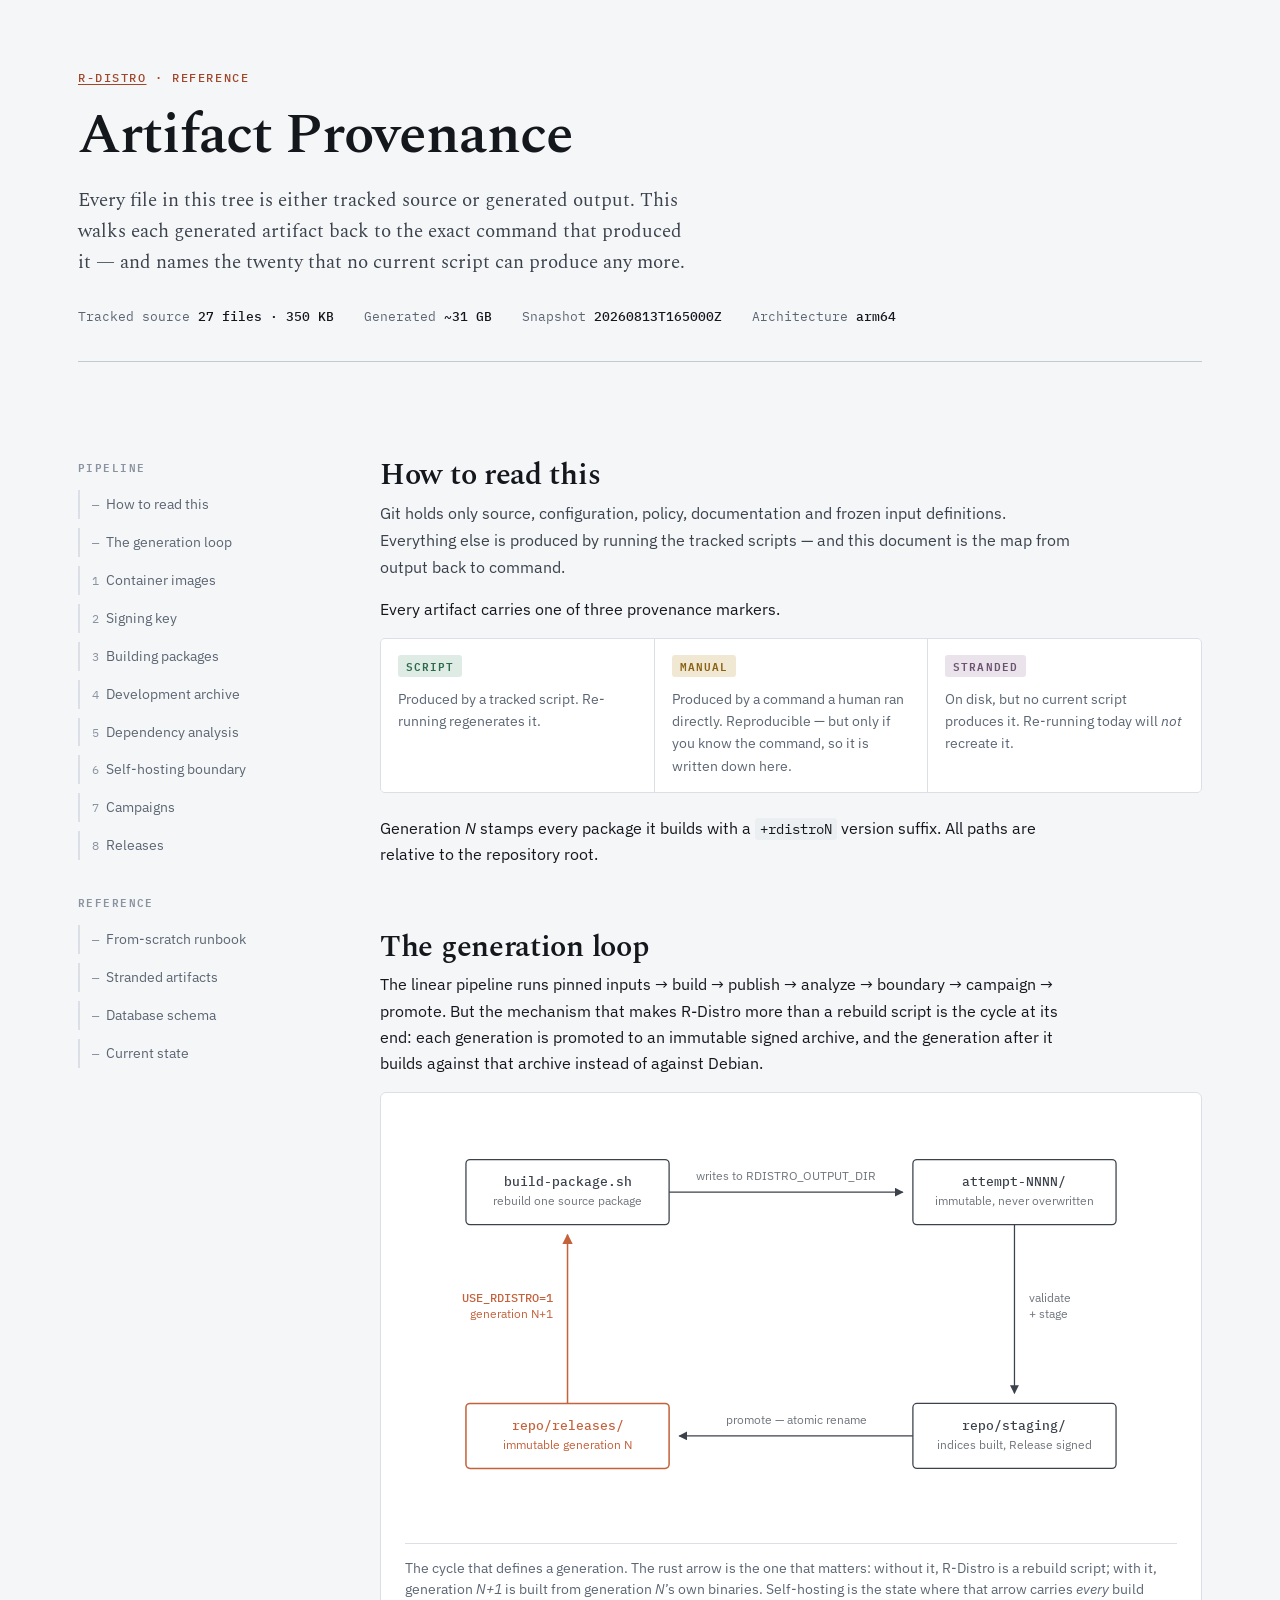
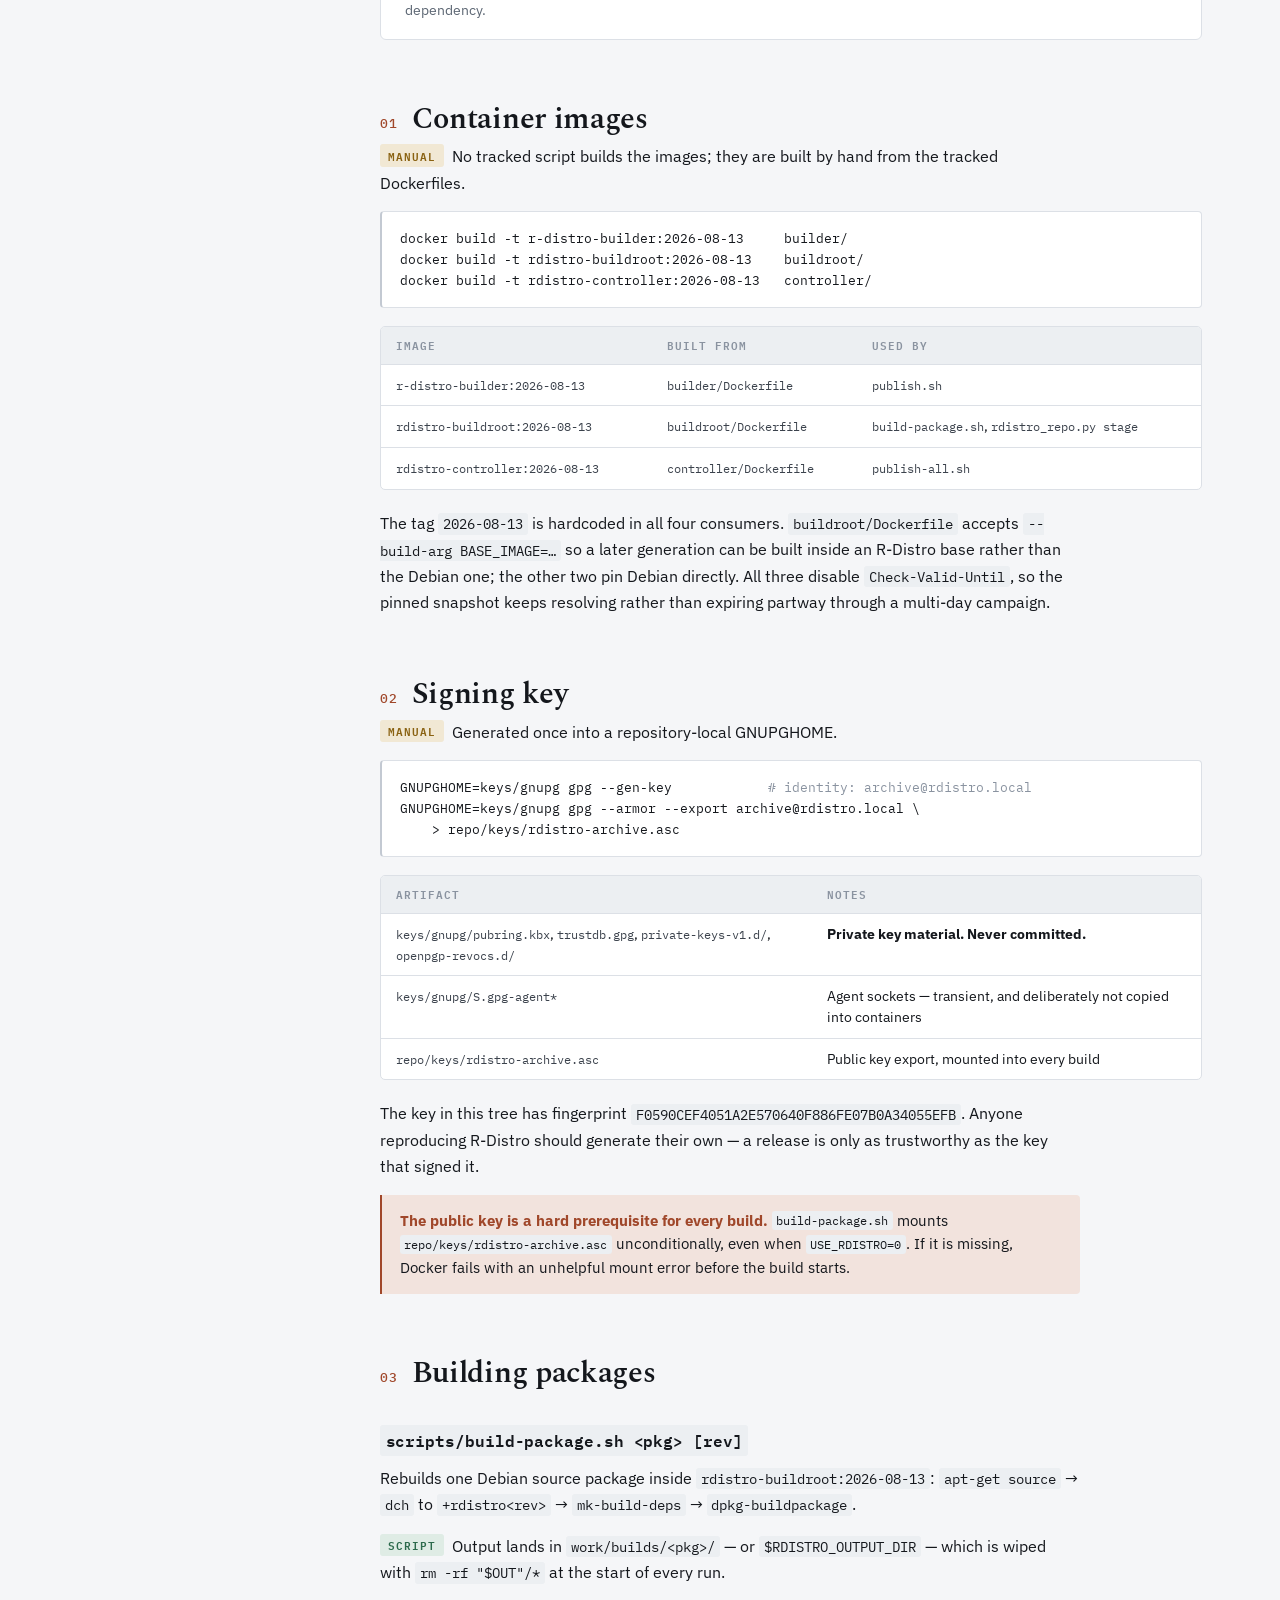
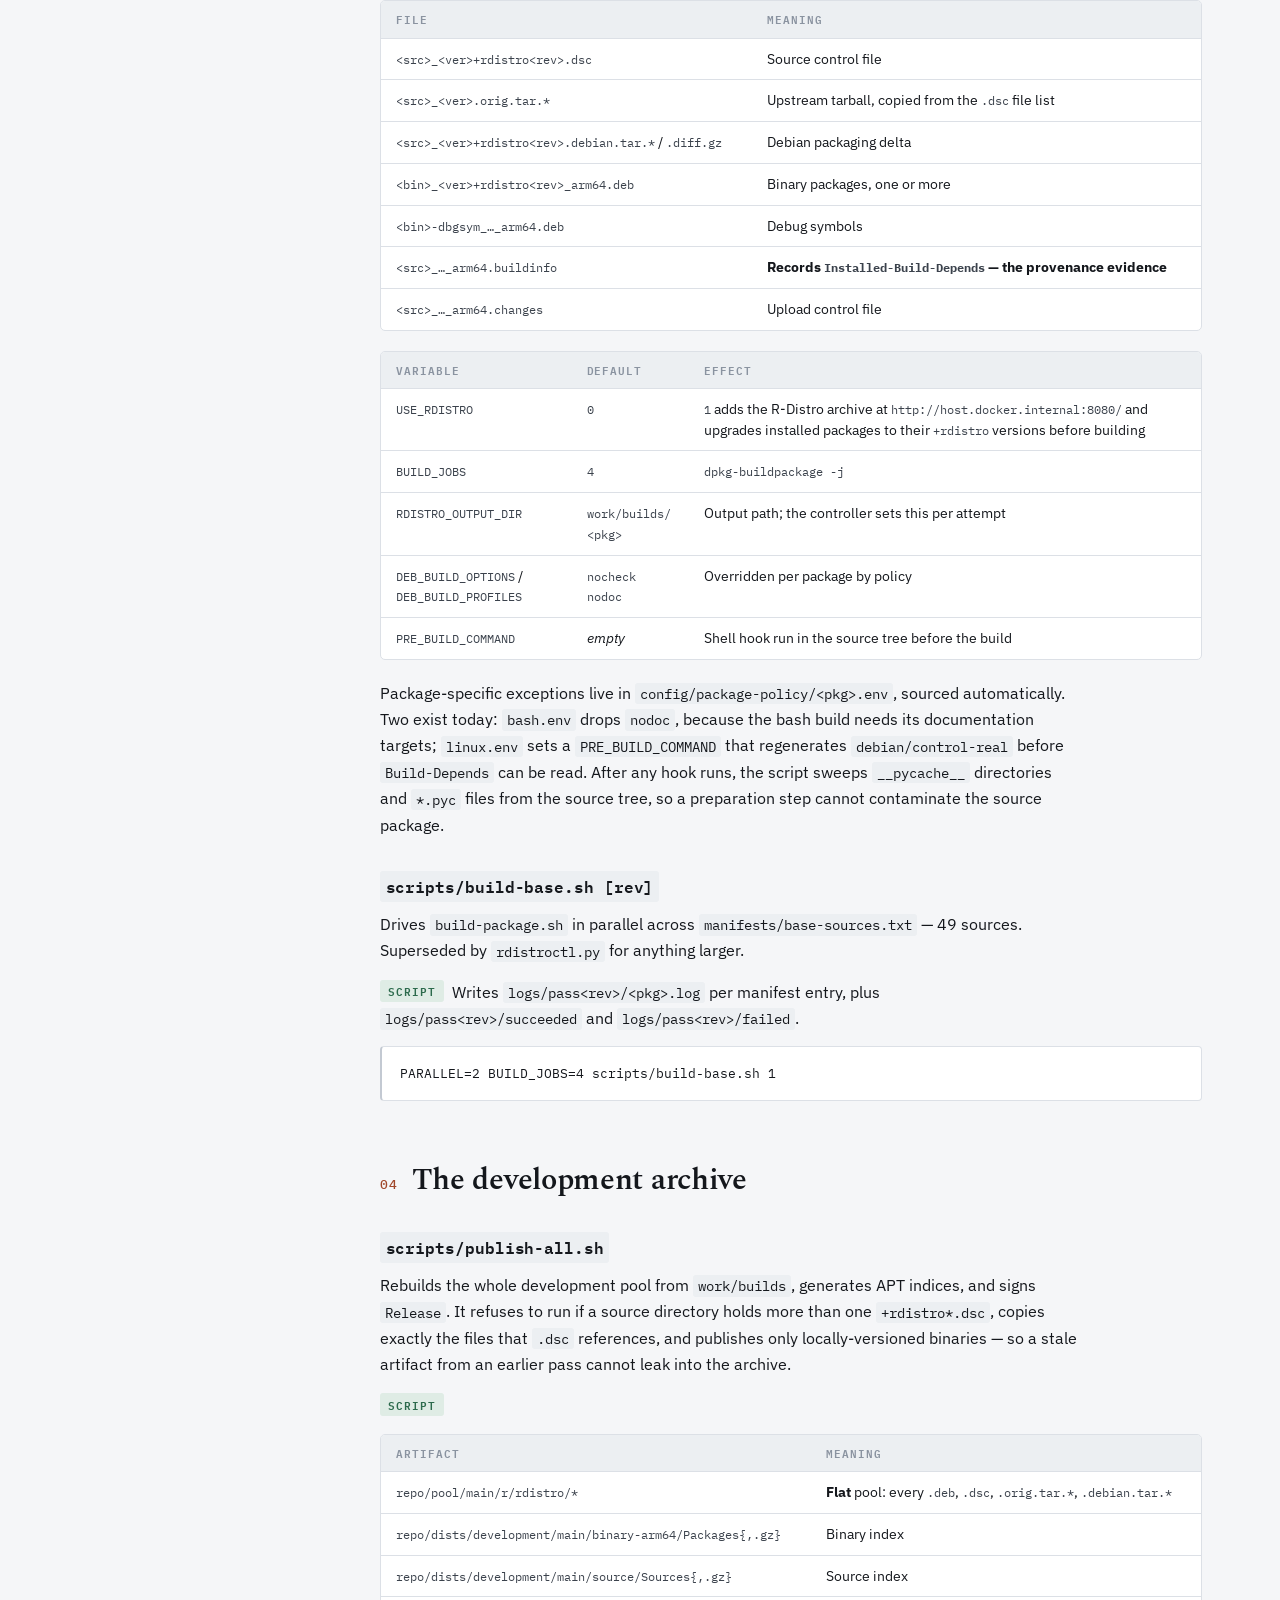
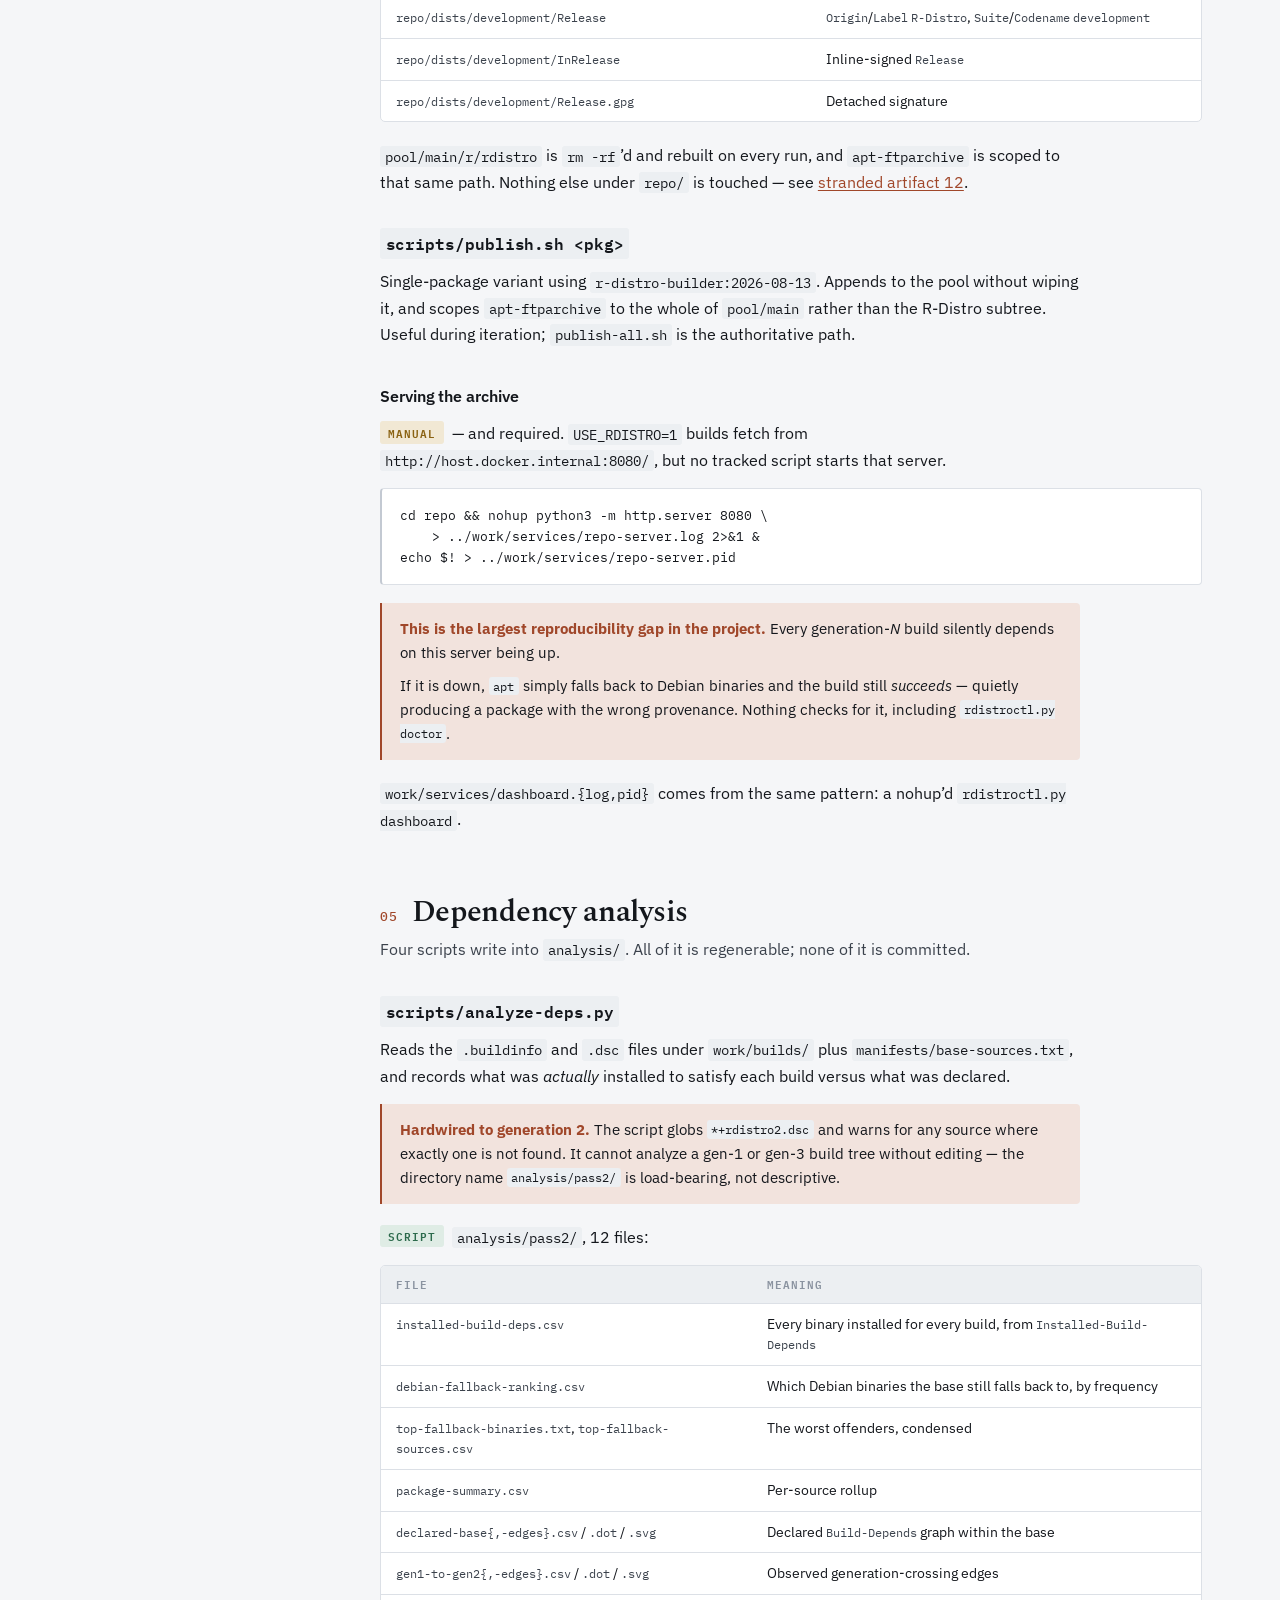
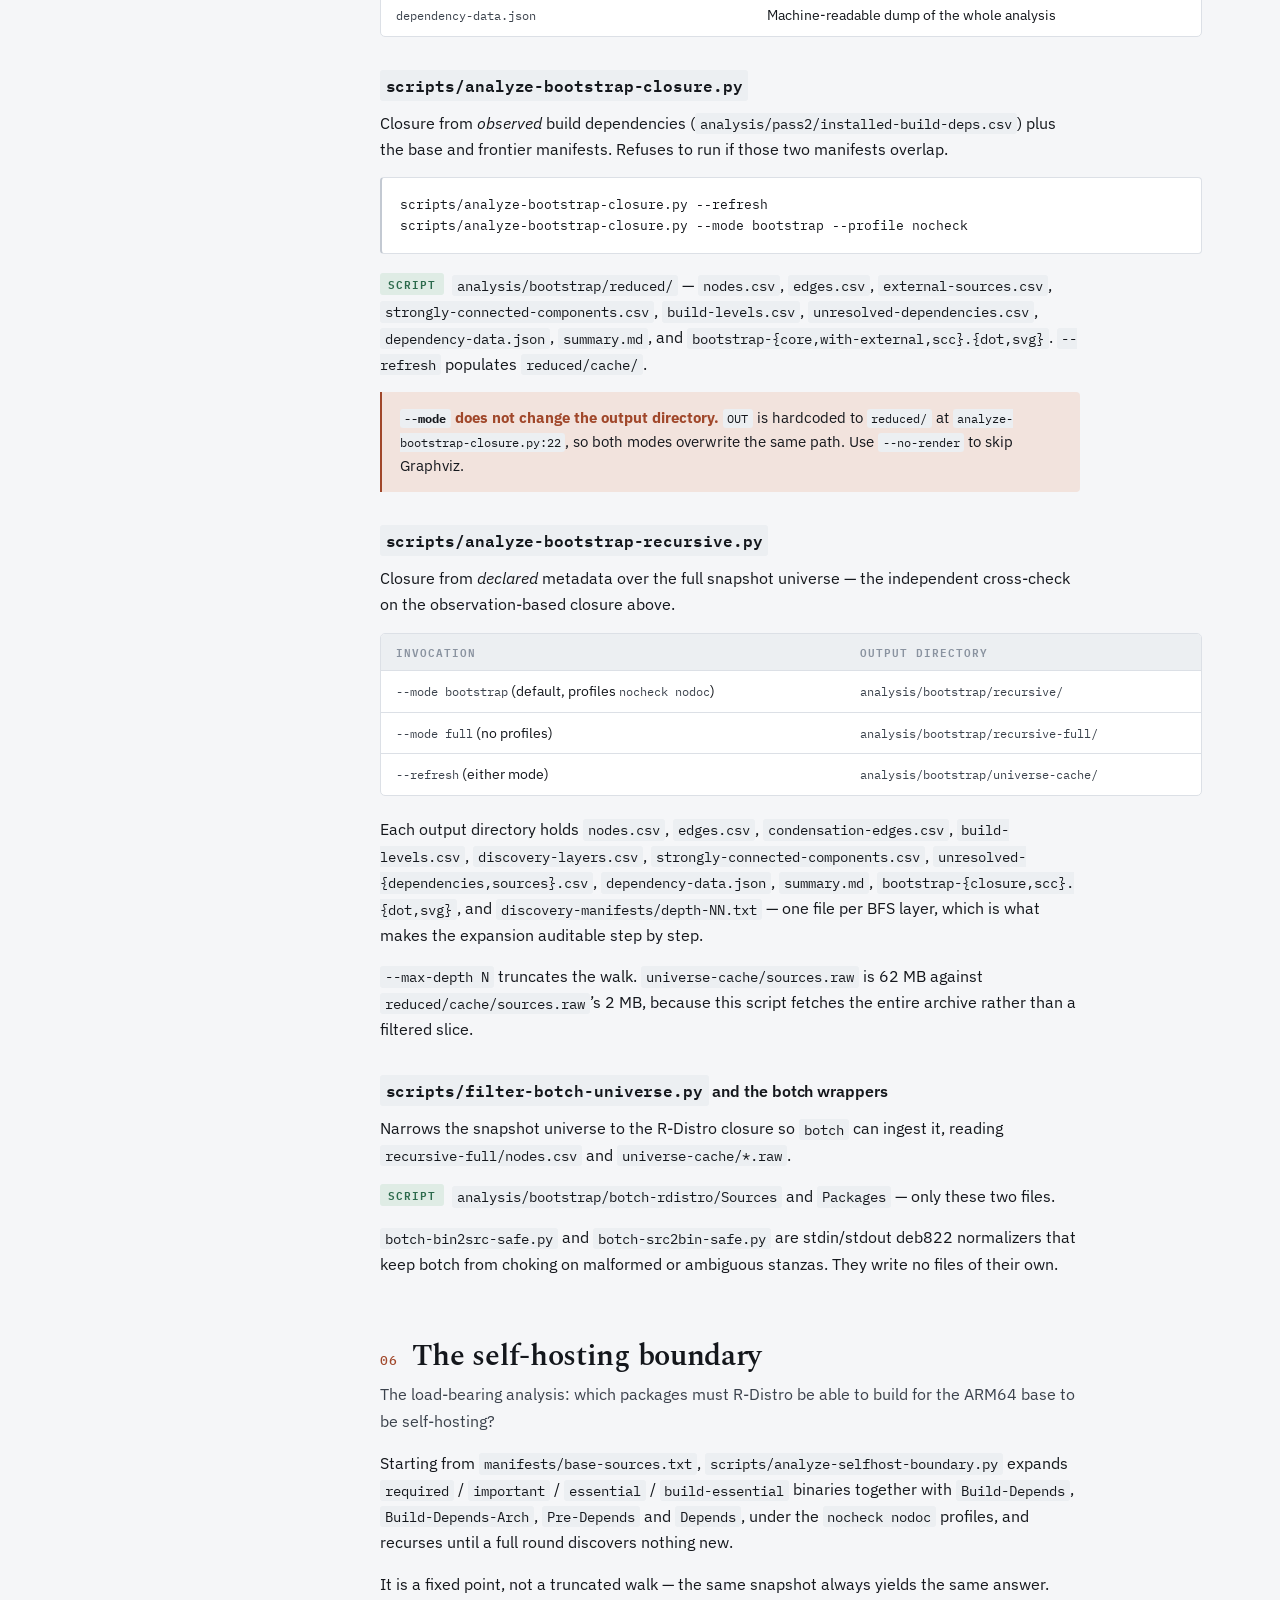
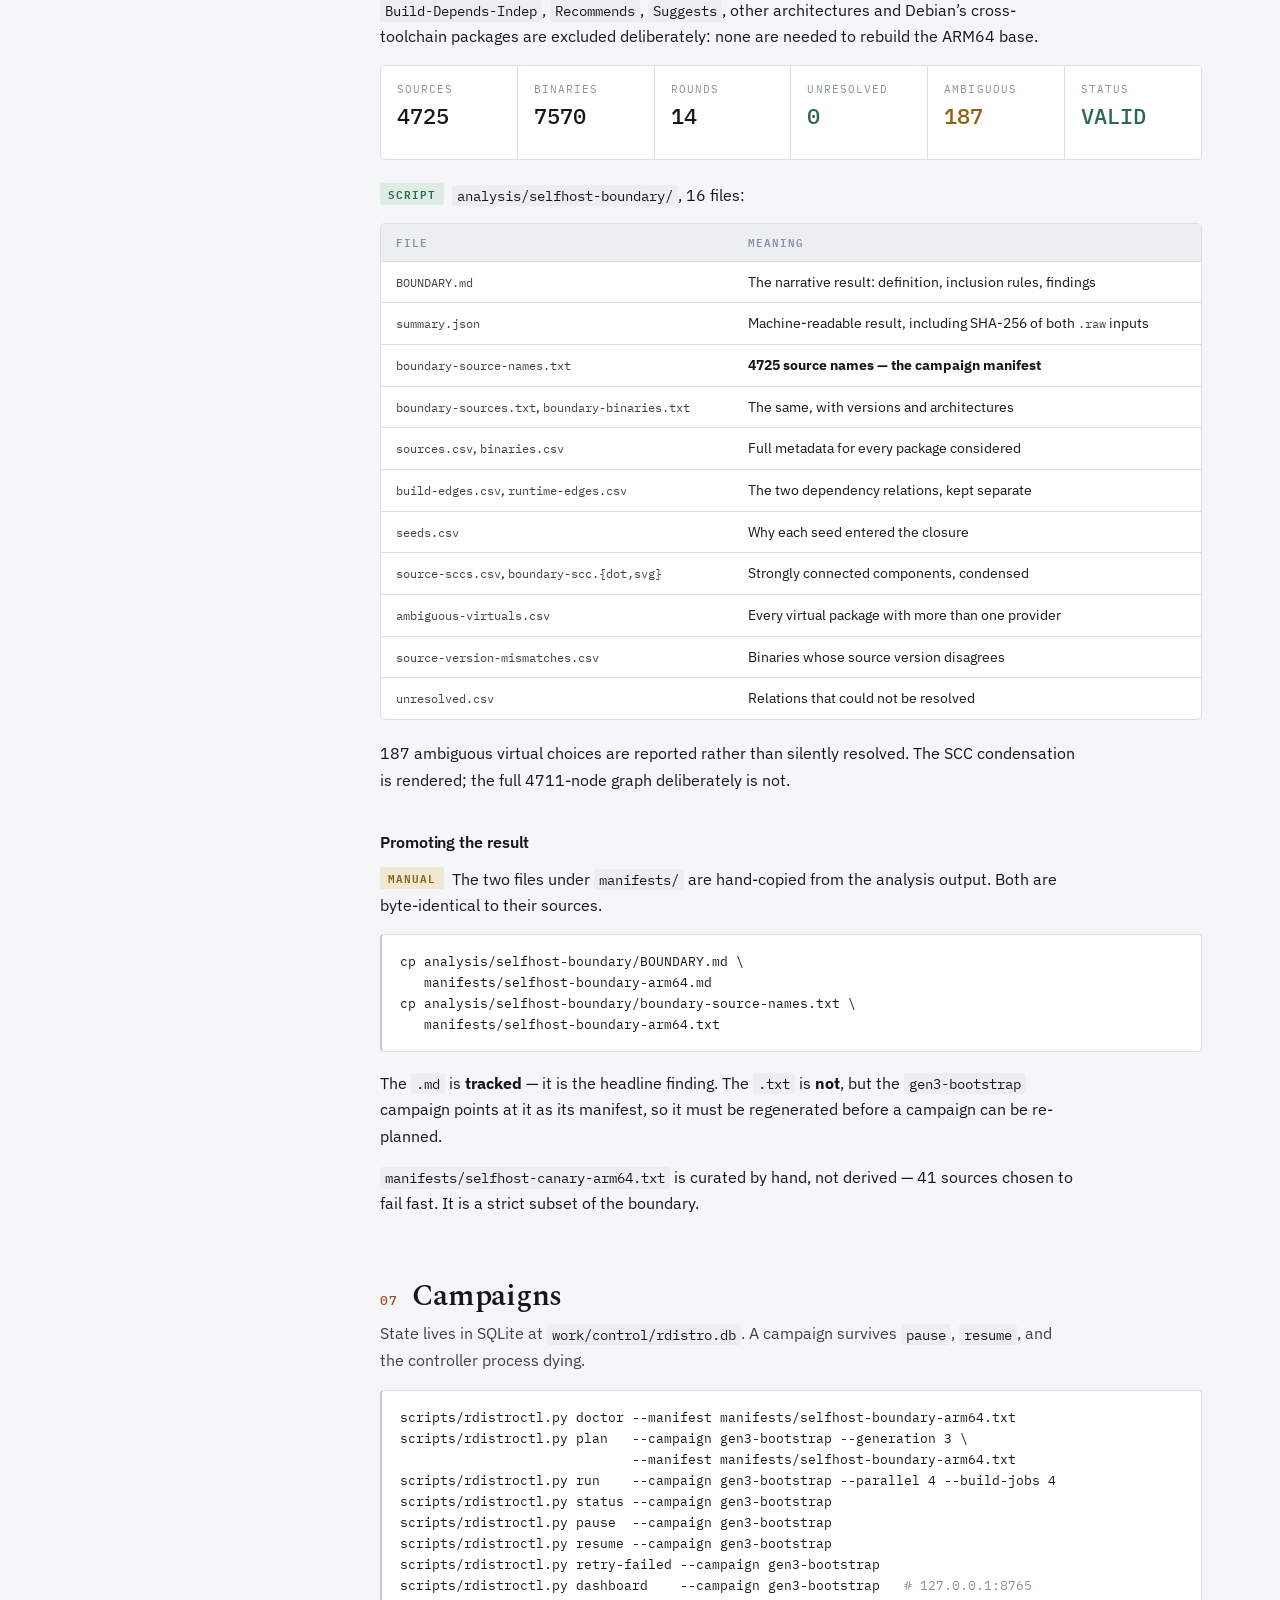
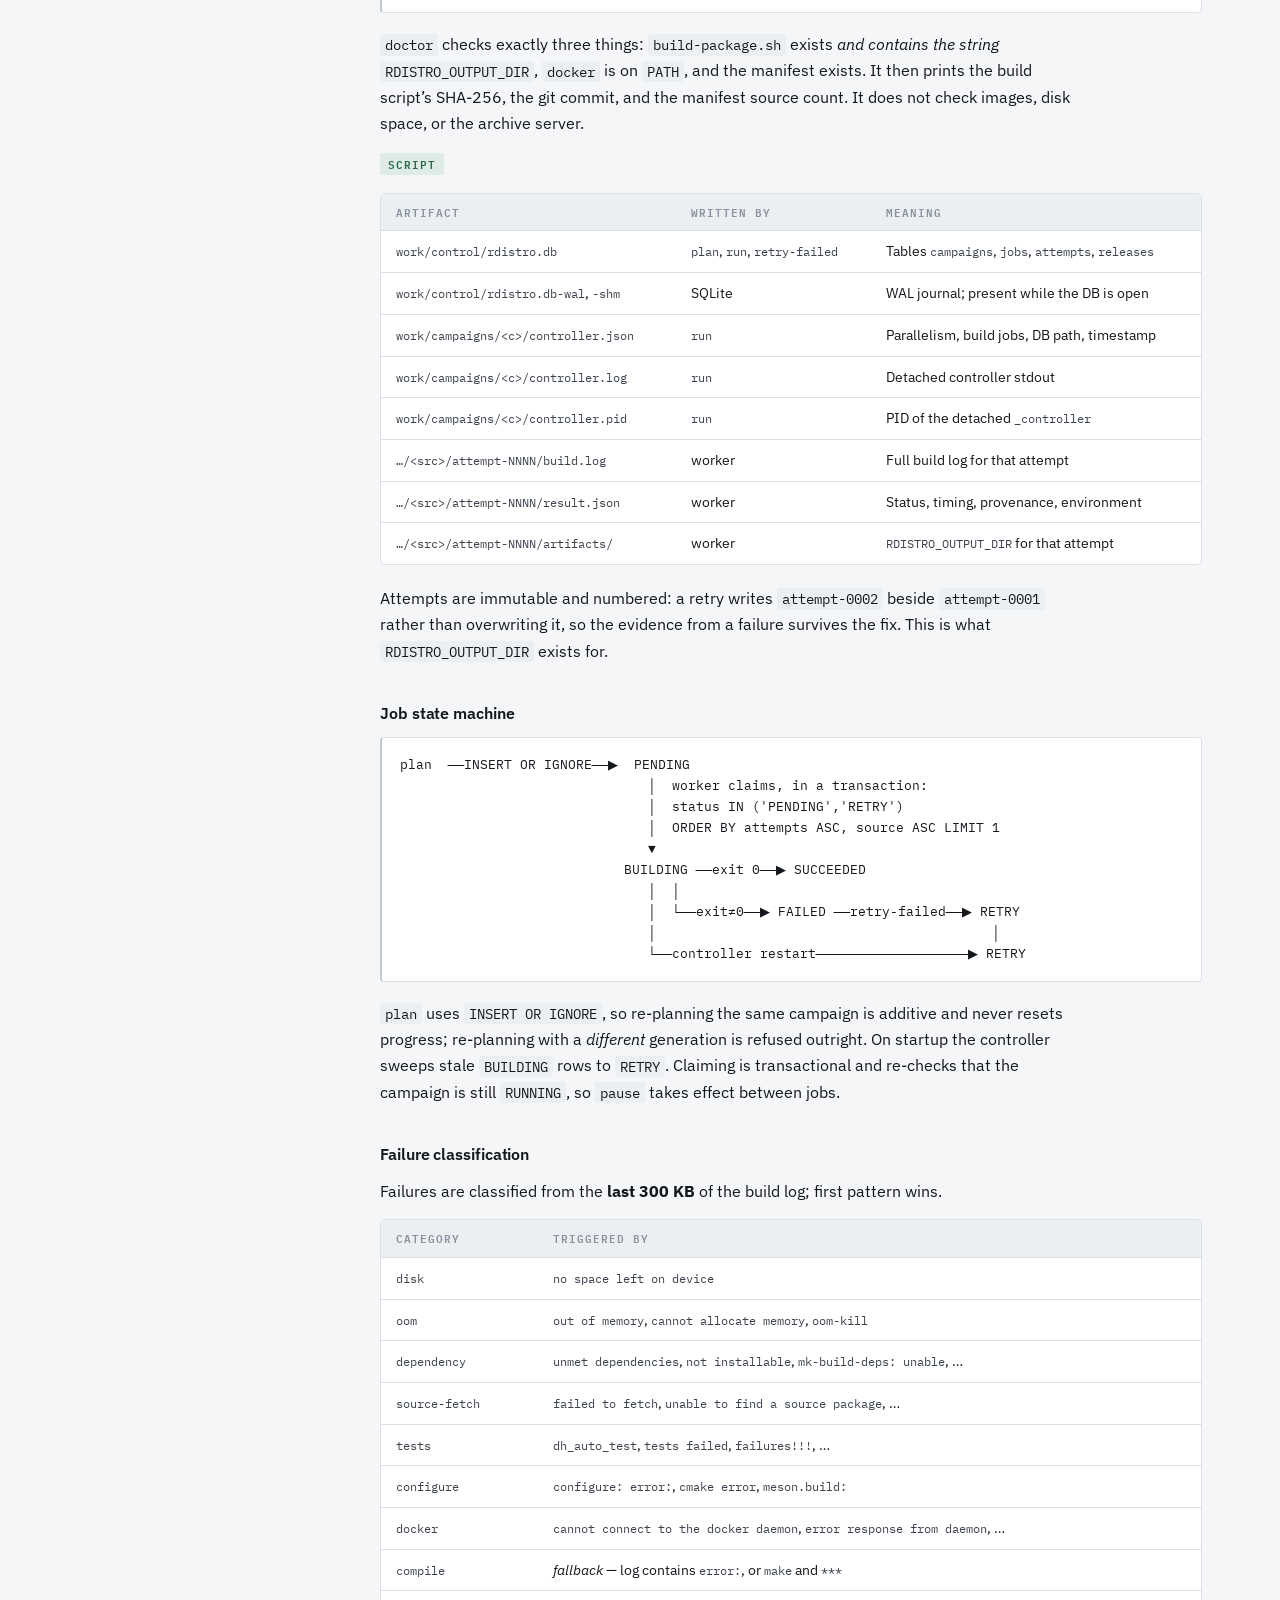
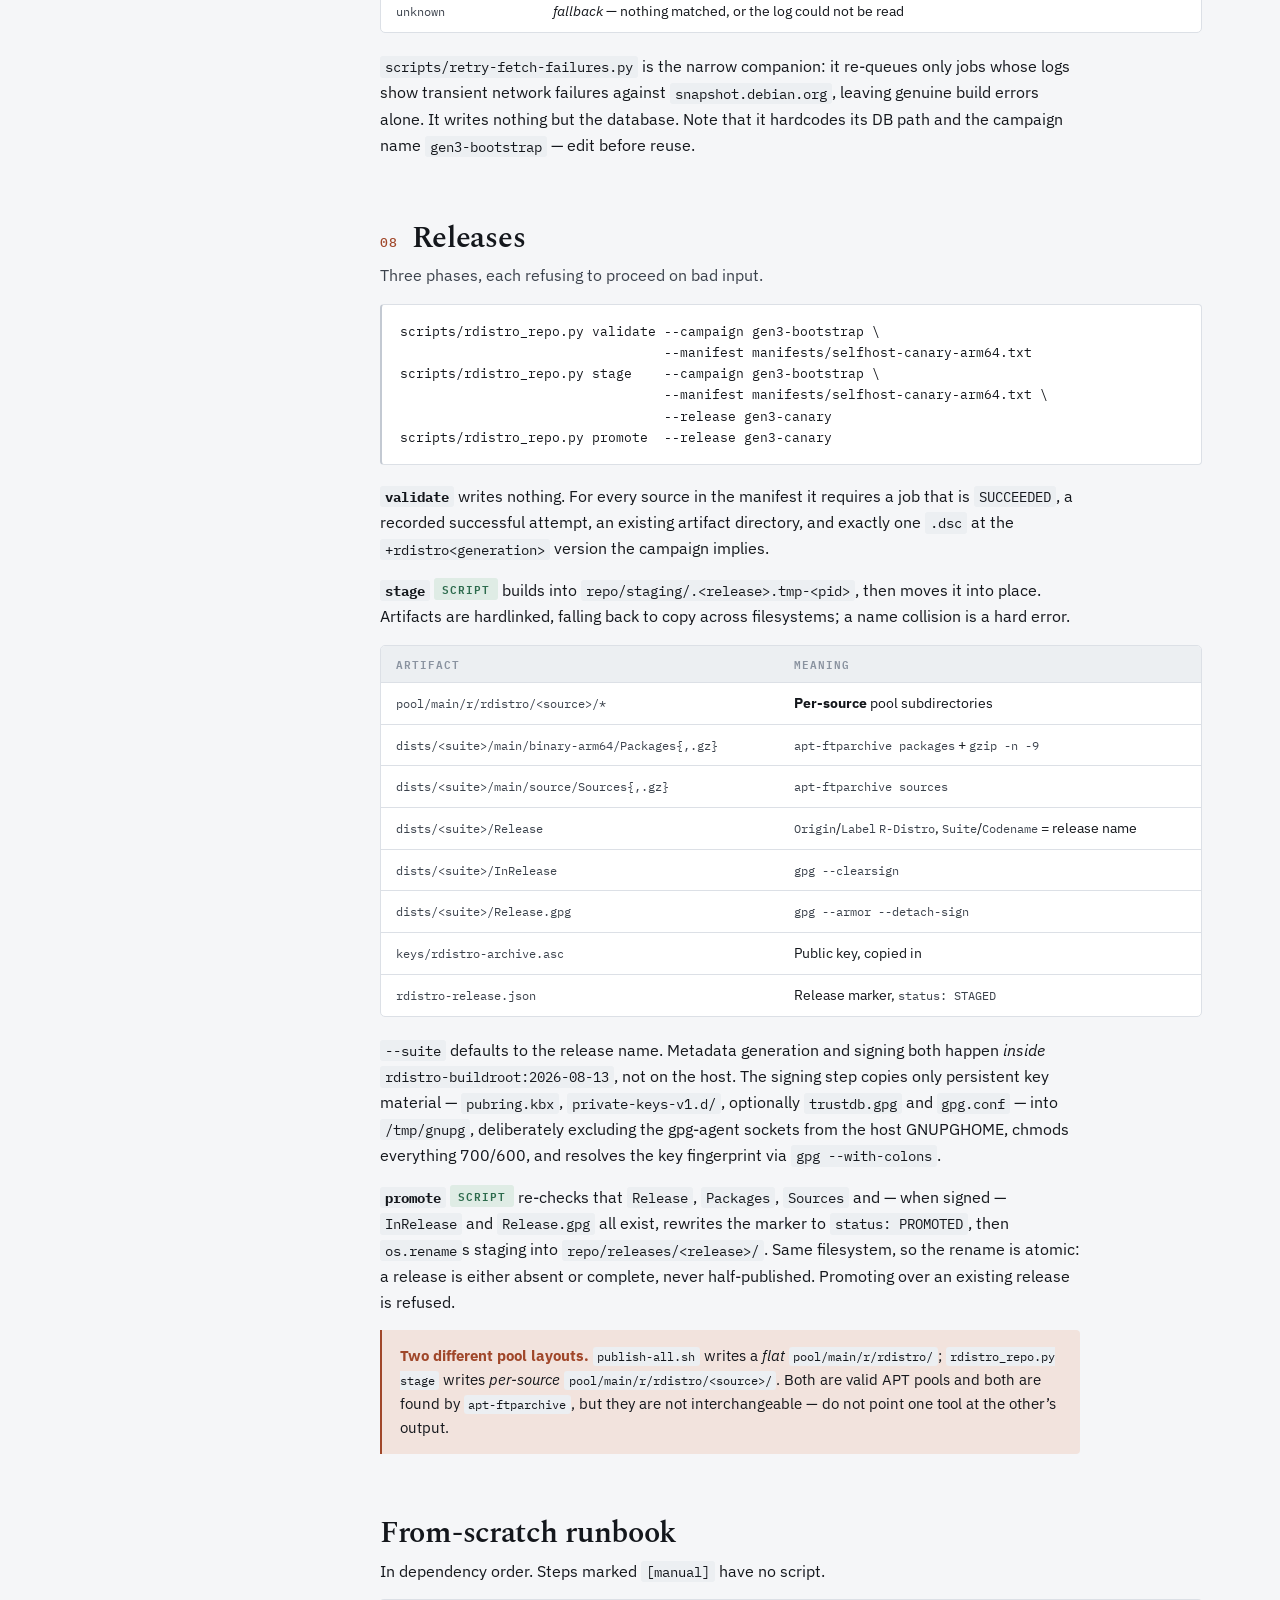
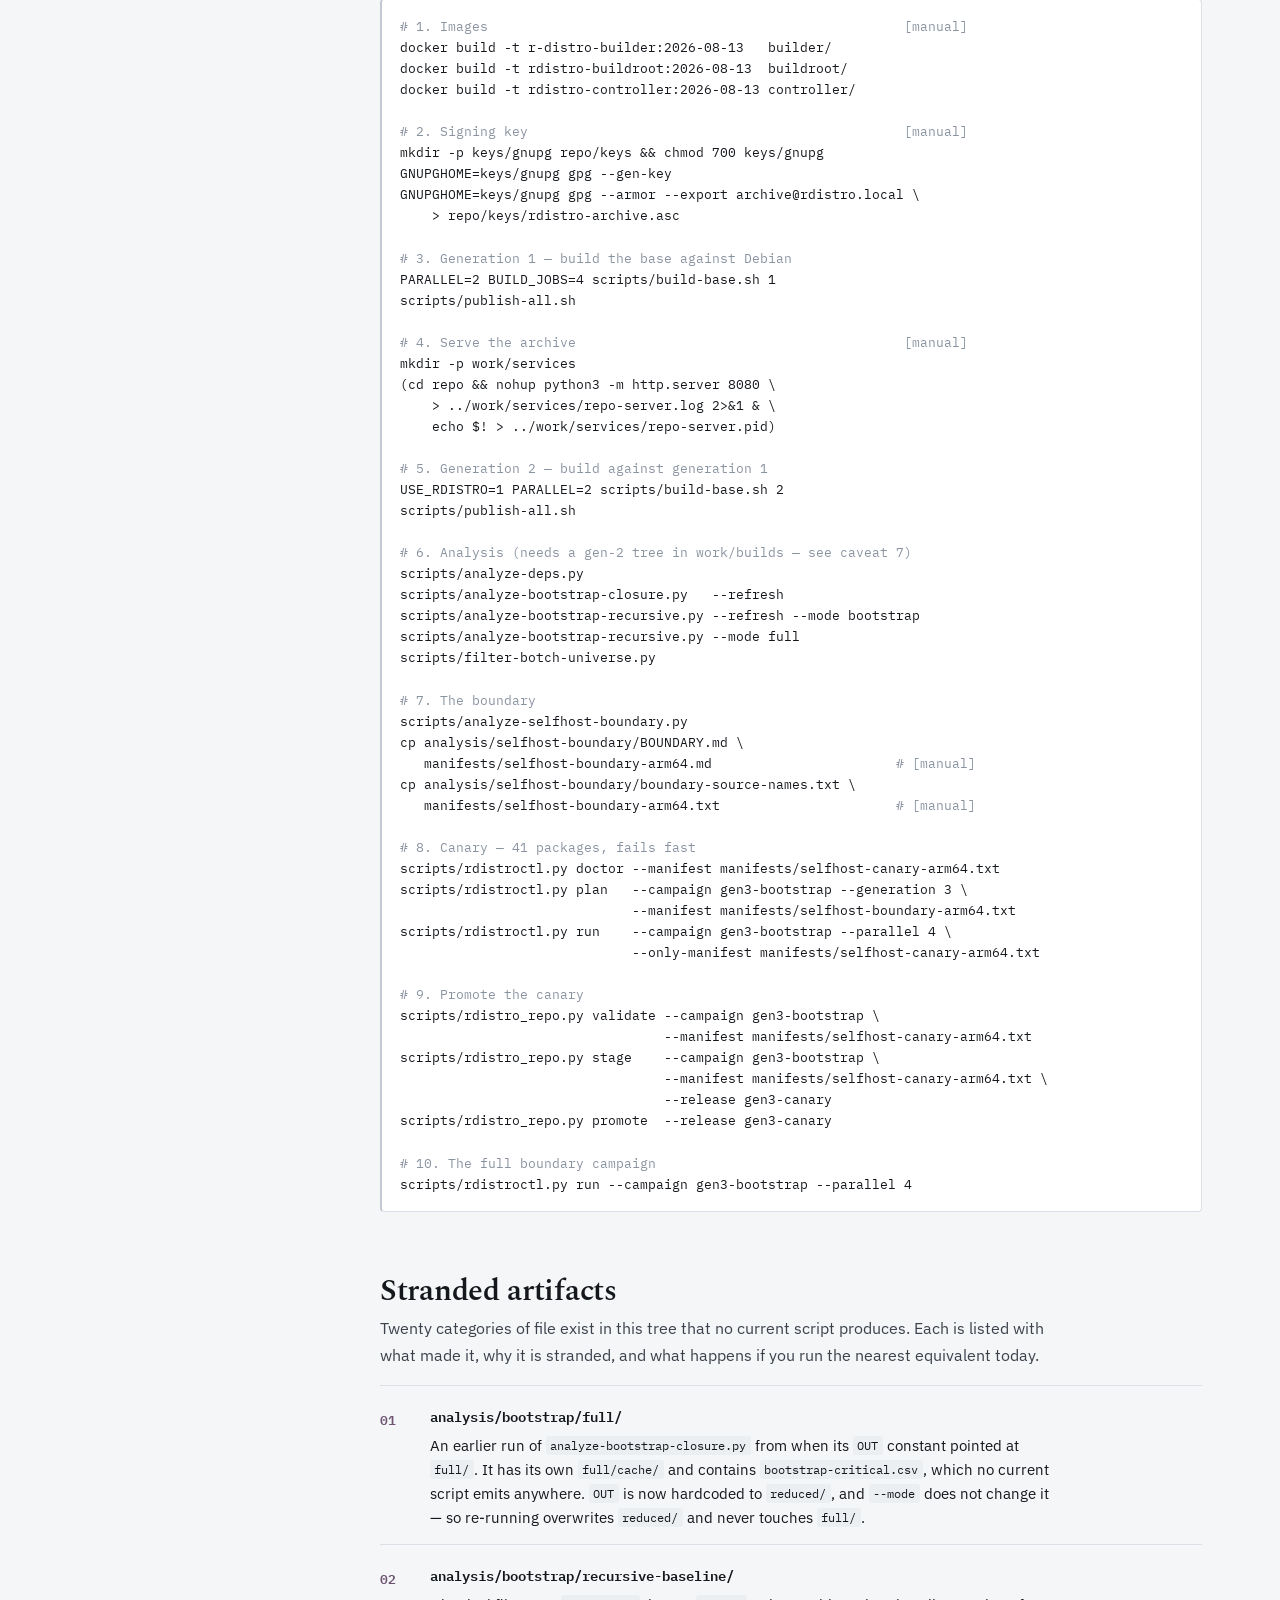
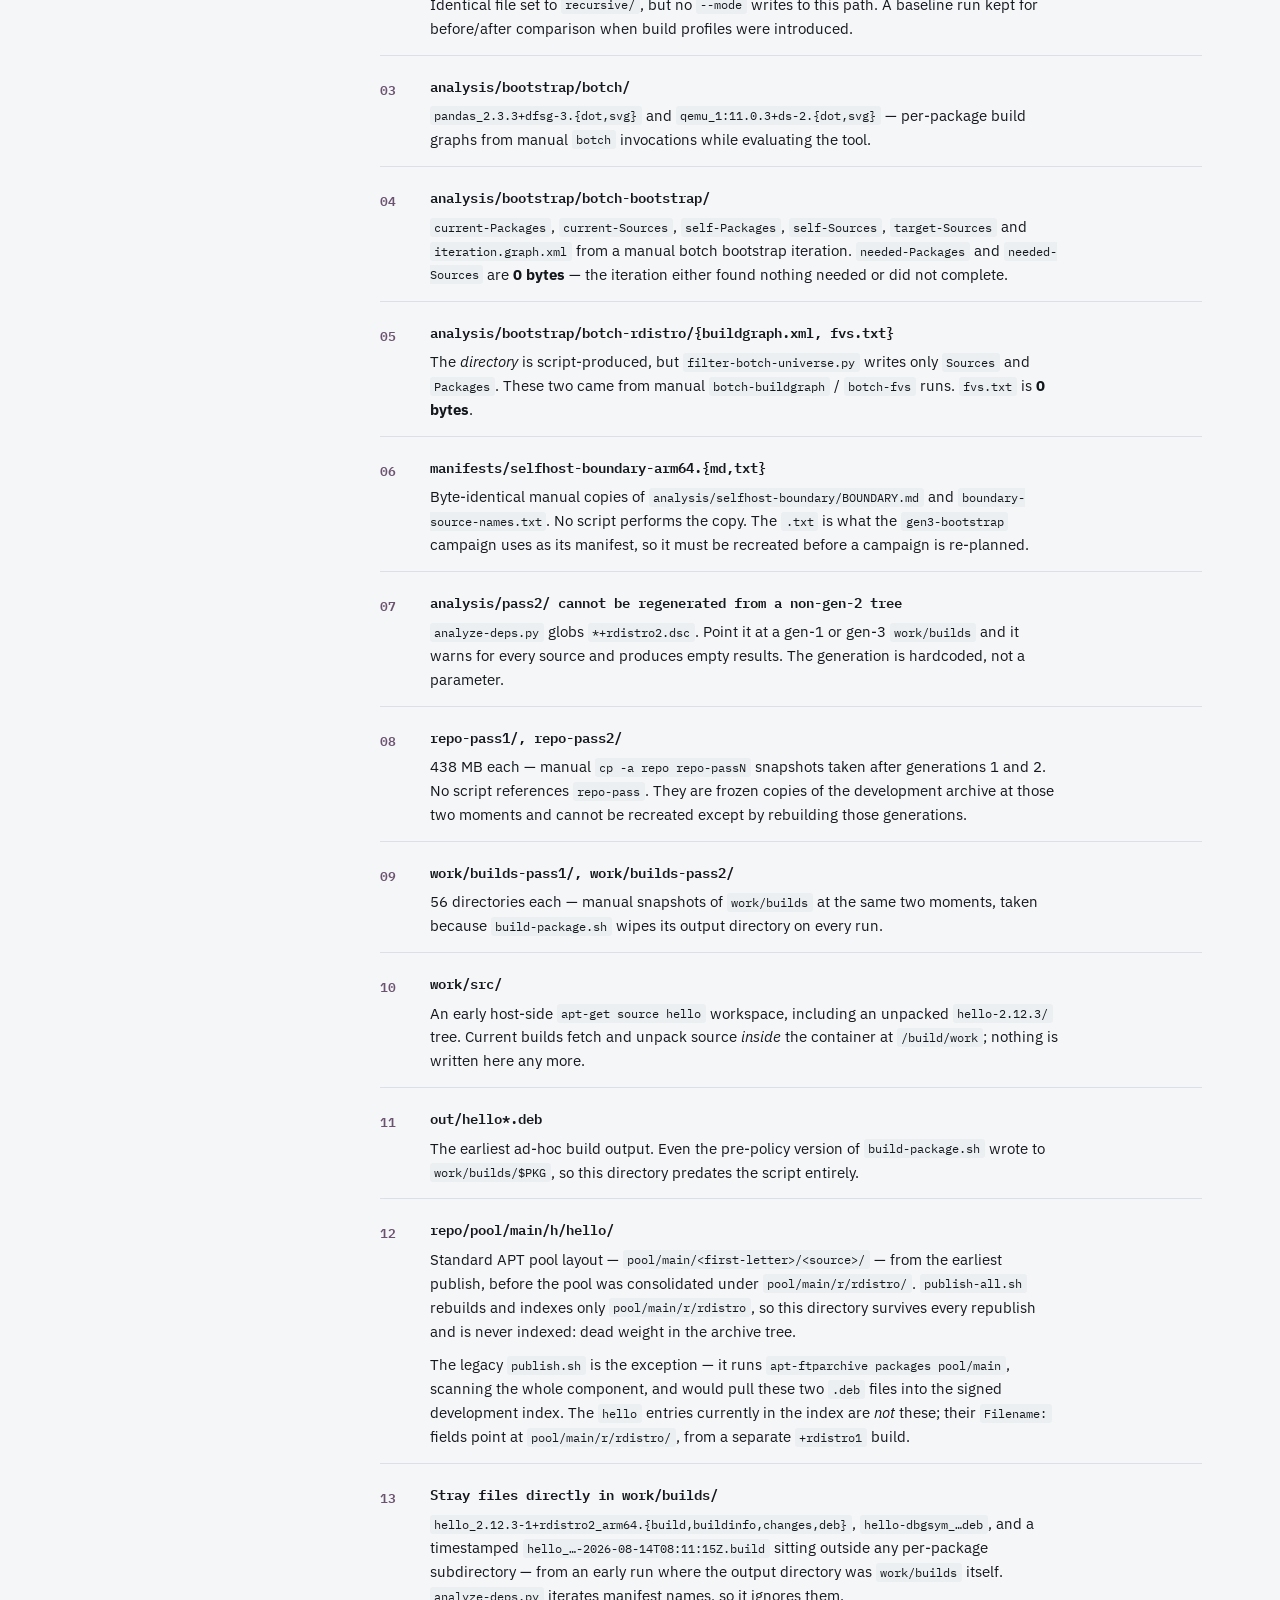
==== docs/index.html @ 4fea652c "Host the provenance reference on GitHub Pages The artifact provenance documentation now has a public" ====
<!doctype html>
<html lang="en">
<head>
<meta charset="utf-8">
<meta name="viewport" content="width=device-width, initial-scale=1">
<meta name="description" content="Traces every generated artifact in the R-Distro tree back to the command that produced it, and names the twenty that no current script can produce.">
<meta name="color-scheme" content="light dark">
<link rel="canonical" href="https://rshrj.github.io/r-distro/">
<meta property="og:type" content="article">
<meta property="og:site_name" content="R-Distro">
<meta property="og:title" content="R-Distro — Artifact Provenance">
<meta property="og:description" content="Every generated artifact traced back to the command that produced it — and the twenty that no current script can produce.">
<meta property="og:url" content="https://rshrj.github.io/r-distro/">
<meta property="og:image" content="https://rshrj.github.io/r-distro/assets/og-image.png">
<meta name="twitter:card" content="summary_large_image">
<link rel="icon" href="data:image/svg+xml,<svg xmlns=%22http://www.w3.org/2000/svg%22 viewBox=%220 0 100 100%22><text y=%22.9em%22 font-size=%2290%22>&#128230;</text></svg>">
<title>R-Distro Artifact Provenance</title>
<link rel="preconnect" href="https://fonts.googleapis.com">
<link rel="preconnect" href="https://fonts.gstatic.com" crossorigin>
<link rel="stylesheet" href="https://fonts.googleapis.com/css2?family=Spectral:ital,wght@0,400;0,500;0,600;1,400&family=IBM+Plex+Sans:wght@400;500;600&family=IBM+Plex+Mono:wght@400;500;600&display=swap">

<style>
:root {
  --ground:      #F5F6F8;
  --surface:     #FFFFFF;
  --surface-2:   #ECEFF2;
  --ink:         #14171C;
  --ink-2:       #3B424C;
  --muted:       #5C6673;
  --faint:       #8A93A0;
  --rule:        #DCE0E6;
  --rule-strong: #C3C9D2;
  --accent:      #A0472A;
  --accent-soft: #F2E3DD;
  --script:      #2C6A4C;
  --script-soft: #DFECE5;
  --manual:      #8A6212;
  --manual-soft: #F1E8D4;
  --stranded:    #6B5370;
  --stranded-soft:#EBE3EC;

  --f-display: "Spectral", "Iowan Old Style", Georgia, serif;
  --f-body:    "IBM Plex Sans", "Helvetica Neue", Arial, sans-serif;
  --f-mono:    "IBM Plex Mono", ui-monospace, "SF Mono", Menlo, monospace;

  --measure: 70ch;
  --rail: 250px;
}

@media (prefers-color-scheme: dark) {
  :root:not([data-theme="light"]) {
    --ground:      #0E1115;
    --surface:     #15191F;
    --surface-2:   #1C222A;
    --ink:         #E5E9EE;
    --ink-2:       #C0C7D0;
    --muted:       #949DAA;
    --faint:       #6E7885;
    --rule:        #262D36;
    --rule-strong: #39414C;
    --accent:      #DE8462;
    --accent-soft: #35211A;
    --script:      #63B58E;
    --script-soft: #16281F;
    --manual:      #D4A44E;
    --manual-soft: #2B2314;
    --stranded:    #B292B6;
    --stranded-soft:#251D27;
  }
}

:root[data-theme="dark"] {
  --ground:      #0E1115;
  --surface:     #15191F;
  --surface-2:   #1C222A;
  --ink:         #E5E9EE;
  --ink-2:       #C0C7D0;
  --muted:       #949DAA;
  --faint:       #6E7885;
  --rule:        #262D36;
  --rule-strong: #39414C;
  --accent:      #DE8462;
  --accent-soft: #35211A;
  --script:      #63B58E;
  --script-soft: #16281F;
  --manual:      #D4A44E;
  --manual-soft: #2B2314;
  --stranded:    #B292B6;
  --stranded-soft:#251D27;
}

* { box-sizing: border-box; }

body {
  margin: 0;
  background: var(--ground);
  color: var(--ink);
  font-family: var(--f-body);
  font-size: 16px;
  line-height: 1.65;
  -webkit-font-smoothing: antialiased;
}

.shell {
  max-width: 1180px;
  margin: 0 auto;
  padding: 0 28px 96px;
  display: grid;
  grid-template-columns: var(--rail) minmax(0, 1fr);
  gap: 52px;
  align-items: start;
}

/* ---------- masthead ---------- */

.masthead {
  grid-column: 1 / -1;
  padding: 68px 0 34px;
  border-bottom: 1px solid var(--rule-strong);
}

.eyebrow {
  font-family: var(--f-mono);
  font-size: 12px;
  font-weight: 500;
  letter-spacing: 0.13em;
  text-transform: uppercase;
  color: var(--accent);
  margin: 0 0 18px;
}

h1 {
  font-family: var(--f-display);
  font-weight: 600;
  font-size: clamp(2.3rem, 5.2vw, 3.5rem);
  line-height: 1.08;
  letter-spacing: -0.015em;
  margin: 0 0 20px;
  text-wrap: balance;
  max-width: 20ch;
}

.standfirst {
  font-family: var(--f-display);
  font-size: 1.2rem;
  line-height: 1.6;
  color: var(--ink-2);
  max-width: 62ch;
  margin: 0;
}

.masthead-meta {
  display: flex;
  flex-wrap: wrap;
  gap: 10px 30px;
  margin-top: 28px;
  font-family: var(--f-mono);
  font-size: 12.5px;
  color: var(--muted);
}
.masthead-meta b {
  color: var(--ink);
  font-weight: 500;
  font-variant-numeric: tabular-nums;
}

/* ---------- table of contents rail ---------- */

.rail {
  position: sticky;
  top: 28px;
  align-self: start;
  padding-top: 44px;
  max-height: calc(100vh - 56px);
  overflow-y: auto;
}

.rail h2 {
  font-family: var(--f-mono);
  font-size: 11px;
  font-weight: 600;
  letter-spacing: 0.13em;
  text-transform: uppercase;
  color: var(--faint);
  margin: 0 0 14px;
}

.rail ol {
  list-style: none;
  margin: 0 0 26px;
  padding: 0;
  display: flex;
  flex-direction: column;
  gap: 2px;
}

.rail a {
  display: block;
  padding: 5px 10px 5px 12px;
  font-size: 13.5px;
  line-height: 1.4;
  color: var(--muted);
  text-decoration: none;
  border-left: 2px solid var(--rule);
  border-radius: 0 3px 3px 0;
}
.rail a:hover {
  color: var(--ink);
  background: var(--surface-2);
  border-left-color: var(--accent);
}
.rail a:focus-visible {
  outline: 2px solid var(--accent);
  outline-offset: 1px;
}
.rail a .n {
  font-family: var(--f-mono);
  font-size: 11.5px;
  color: var(--faint);
  margin-right: 7px;
  font-variant-numeric: tabular-nums;
}

/* ---------- main column ---------- */

main { padding-top: 44px; min-width: 0; }

section { margin-bottom: 62px; scroll-margin-top: 24px; }

h2.sec {
  font-family: var(--f-display);
  font-size: 1.85rem;
  font-weight: 600;
  line-height: 1.2;
  letter-spacing: -0.01em;
  margin: 0 0 6px;
  text-wrap: balance;
  display: flex;
  align-items: baseline;
  gap: 14px;
}
h2.sec .stage-n {
  font-family: var(--f-mono);
  font-size: 0.82rem;
  font-weight: 500;
  color: var(--accent);
  letter-spacing: 0.06em;
  flex: none;
}

h3 {
  font-family: var(--f-body);
  font-size: 1.02rem;
  font-weight: 600;
  letter-spacing: -0.005em;
  margin: 36px 0 10px;
  color: var(--ink);
}
h3 code { font-size: 0.95em; }

p { max-width: var(--measure); margin: 0 0 15px; }
p.lede { color: var(--ink-2); font-size: 1.03rem; }

ul, ol.body { max-width: var(--measure); padding-left: 20px; margin: 0 0 15px; }
li { margin-bottom: 7px; }

a { color: var(--accent); text-decoration-thickness: 1px; text-underline-offset: 2px; }
a:focus-visible { outline: 2px solid var(--accent); outline-offset: 2px; border-radius: 2px; }

code {
  font-family: var(--f-mono);
  font-size: 0.855em;
  background: var(--surface-2);
  padding: 0.12em 0.36em;
  border-radius: 3px;
  color: var(--ink);
  word-break: break-word;
}

pre {
  font-family: var(--f-mono);
  font-size: 13px;
  line-height: 1.62;
  background: var(--surface);
  border: 1px solid var(--rule);
  border-left: 2px solid var(--rule-strong);
  border-radius: 4px;
  padding: 16px 18px;
  overflow-x: auto;
  margin: 0 0 18px;
}
pre code { background: none; padding: 0; font-size: inherit; word-break: normal; }
pre .cm { color: var(--faint); }

/* ---------- provenance badges ---------- */

.badge {
  display: inline-block;
  font-family: var(--f-mono);
  font-size: 10.5px;
  font-weight: 600;
  letter-spacing: 0.1em;
  text-transform: uppercase;
  padding: 2.5px 8px;
  border-radius: 3px;
  vertical-align: 1.5px;
  white-space: nowrap;
}
.b-script   { color: var(--script);   background: var(--script-soft); }
.b-manual   { color: var(--manual);   background: var(--manual-soft); }
.b-stranded { color: var(--stranded); background: var(--stranded-soft); }

.legend {
  display: grid;
  grid-template-columns: repeat(auto-fit, minmax(230px, 1fr));
  gap: 1px;
  background: var(--rule);
  border: 1px solid var(--rule);
  border-radius: 5px;
  overflow: hidden;
  margin: 0 0 22px;
}
.legend > div { background: var(--surface); padding: 15px 17px; }
.legend p { margin: 8px 0 0; font-size: 13.5px; color: var(--muted); max-width: none; }

/* ---------- tables ---------- */

.tw { overflow-x: auto; margin: 0 0 20px; border: 1px solid var(--rule); border-radius: 5px; background: var(--surface); }
table { border-collapse: collapse; width: 100%; font-size: 13.8px; }
th, td {
  text-align: left;
  padding: 10px 15px;
  border-bottom: 1px solid var(--rule);
  vertical-align: top;
  line-height: 1.5;
}
th {
  font-family: var(--f-mono);
  font-size: 11px;
  font-weight: 600;
  letter-spacing: 0.09em;
  text-transform: uppercase;
  color: var(--faint);
  background: var(--surface-2);
  white-space: nowrap;
}
tbody tr:last-child td { border-bottom: none; }
td code { font-size: 0.9em; background: none; padding: 0; color: var(--ink-2); }
td.num { font-family: var(--f-mono); font-variant-numeric: tabular-nums; text-align: right; white-space: nowrap; }

/* ---------- callout ---------- */

.note {
  border-left: 2px solid var(--accent);
  background: var(--accent-soft);
  padding: 14px 18px;
  border-radius: 0 4px 4px 0;
  margin: 0 0 20px;
  max-width: var(--measure);
}
.note p { margin: 0; font-size: 14.5px; max-width: none; }
.note p + p { margin-top: 9px; }
.note strong { color: var(--accent); }

/* ---------- figure ---------- */

figure {
  margin: 0 0 26px;
  padding: 26px 24px 18px;
  background: var(--surface);
  border: 1px solid var(--rule);
  border-radius: 6px;
  overflow-x: auto;
}
figure svg { display: block; max-width: 100%; height: auto; margin: 0 auto; color: var(--ink-2); }
figcaption {
  margin-top: 18px;
  padding-top: 14px;
  border-top: 1px solid var(--rule);
  font-size: 13.5px;
  color: var(--muted);
  line-height: 1.55;
}

/* ---------- stranded list ---------- */

.stranded-item {
  border-top: 1px solid var(--rule);
  padding: 20px 0 4px;
  display: grid;
  grid-template-columns: 34px minmax(0, 1fr);
  gap: 0 16px;
}
.stranded-item .idx {
  font-family: var(--f-mono);
  font-size: 12.5px;
  font-weight: 600;
  color: var(--stranded);
  font-variant-numeric: tabular-nums;
  padding-top: 4px;
}
.stranded-item h4 {
  font-family: var(--f-mono);
  font-size: 14px;
  font-weight: 600;
  margin: 0 0 8px;
  color: var(--ink);
  line-height: 1.45;
  word-break: break-word;
}
.stranded-item p { font-size: 14.5px; margin-bottom: 10px; }

/* ---------- stat grid ---------- */

.stats {
  display: grid;
  grid-template-columns: repeat(auto-fit, minmax(132px, 1fr));
  gap: 1px;
  background: var(--rule);
  border: 1px solid var(--rule);
  border-radius: 5px;
  overflow: hidden;
  margin: 0 0 22px;
}
.stat { background: var(--surface); padding: 15px 16px; }
.stat .k {
  font-family: var(--f-mono);
  font-size: 10.5px;
  letter-spacing: 0.1em;
  text-transform: uppercase;
  color: var(--faint);
  margin: 0 0 6px;
}
.stat .v {
  font-family: var(--f-mono);
  font-size: 1.4rem;
  font-weight: 500;
  font-variant-numeric: tabular-nums;
  color: var(--ink);
  line-height: 1.1;
}
.stat .v.ok { color: var(--script); }
.stat .v.warn { color: var(--manual); }
.stat .v.dim { color: var(--muted); }

footer {
  grid-column: 1 / -1;
  border-top: 1px solid var(--rule-strong);
  padding-top: 22px;
  font-size: 13.5px;
  color: var(--muted);
}
footer p { max-width: 70ch; }

@media (max-width: 900px) {
  .shell { grid-template-columns: minmax(0, 1fr); gap: 0; }
  .rail { position: static; max-height: none; padding-top: 34px; border-bottom: 1px solid var(--rule); padding-bottom: 18px; }
  .rail ol { flex-flow: row wrap; gap: 4px 6px; margin-bottom: 12px; }
  .rail a { border-left: none; border: 1px solid var(--rule); border-radius: 4px; padding: 4px 10px; }
  .masthead { padding-top: 44px; }
}

@media (prefers-reduced-motion: reduce) {
  * { animation: none !important; transition: none !important; scroll-behavior: auto !important; }
}
</style>
</head>
<body>


<div class="shell">

  <header class="masthead">
    <p class="eyebrow"><a href="https://github.com/rshrj/r-distro">R-Distro</a> · Reference</p>
    <h1>Artifact Provenance</h1>
    <p class="standfirst">Every file in this tree is either tracked source or generated output. This walks each generated artifact back to the exact command that produced it — and names the twenty that no current script can produce any more.</p>
    <div class="masthead-meta">
      <span>Tracked source <b>27 files · 350 KB</b></span>
      <span>Generated <b>~31 GB</b></span>
      <span>Snapshot <b>20260813T165000Z</b></span>
      <span>Architecture <b>arm64</b></span>
    </div>
  </header>

  <nav class="rail" aria-label="Contents">
    <h2>Pipeline</h2>
    <ol>
      <li><a href="#reading"><span class="n">—</span>How to read this</a></li>
      <li><a href="#loop"><span class="n">—</span>The generation loop</a></li>
      <li><a href="#s1"><span class="n">1</span>Container images</a></li>
      <li><a href="#s2"><span class="n">2</span>Signing key</a></li>
      <li><a href="#s3"><span class="n">3</span>Building packages</a></li>
      <li><a href="#s4"><span class="n">4</span>Development archive</a></li>
      <li><a href="#s5"><span class="n">5</span>Dependency analysis</a></li>
      <li><a href="#s6"><span class="n">6</span>Self-hosting boundary</a></li>
      <li><a href="#s7"><span class="n">7</span>Campaigns</a></li>
      <li><a href="#s8"><span class="n">8</span>Releases</a></li>
    </ol>
    <h2>Reference</h2>
    <ol>
      <li><a href="#runbook"><span class="n">—</span>From-scratch runbook</a></li>
      <li><a href="#stranded"><span class="n">—</span>Stranded artifacts</a></li>
      <li><a href="#schema"><span class="n">—</span>Database schema</a></li>
      <li><a href="#state"><span class="n">—</span>Current state</a></li>
    </ol>
  </nav>

  <main>

    <section id="reading">
      <h2 class="sec">How to read this</h2>
      <p class="lede">Git holds only source, configuration, policy, documentation and frozen input definitions. Everything else is produced by running the tracked scripts — and this document is the map from output back to command.</p>
      <p>Every artifact carries one of three provenance markers.</p>
      <div class="legend">
        <div>
          <span class="badge b-script">Script</span>
          <p>Produced by a tracked script. Re-running regenerates it.</p>
        </div>
        <div>
          <span class="badge b-manual">Manual</span>
          <p>Produced by a command a human ran directly. Reproducible — but only if you know the command, so it is written down here.</p>
        </div>
        <div>
          <span class="badge b-stranded">Stranded</span>
          <p>On disk, but no current script produces it. Re-running today will <em>not</em> recreate it.</p>
        </div>
      </div>
      <p>Generation <em>N</em> stamps every package it builds with a <code>+rdistroN</code> version suffix. All paths are relative to the repository root.</p>
    </section>

    <section id="loop">
      <h2 class="sec">The generation loop</h2>
      <p>The linear pipeline runs pinned inputs → build → publish → analyze → boundary → campaign → promote. But the mechanism that makes R-Distro more than a rebuild script is the cycle at its end: each generation is promoted to an immutable signed archive, and the generation after it builds against that archive instead of against Debian.</p>

      <figure>
        <svg viewBox="0 0 760 400" role="img" aria-label="A four-stage cycle: build-package.sh writes attempt artifacts, which are validated and staged into repo/staging, promoted by atomic rename into repo/releases, which the next generation then builds against when USE_RDISTRO equals 1.">
          <defs>
            <marker id="ar" viewBox="0 0 10 10" refX="9" refY="5" markerWidth="7" markerHeight="7" orient="auto-start-reverse">
              <path d="M 0 0 L 10 5 L 0 10 z" fill="currentColor"></path>
            </marker>
            <marker id="ar-a" viewBox="0 0 10 10" refX="9" refY="5" markerWidth="7" markerHeight="7" orient="auto-start-reverse">
              <path d="M 0 0 L 10 5 L 0 10 z" fill="#C4623C"></path>
            </marker>
          </defs>

          <rect x="60" y="40" width="200" height="64" rx="4" fill="none" stroke="currentColor" stroke-width="1.25"></rect>
          <text x="160" y="66" text-anchor="middle" font-family="IBM Plex Mono, monospace" font-size="12.5" font-weight="500" fill="currentColor">build-package.sh</text>
          <text x="160" y="85" text-anchor="middle" font-family="IBM Plex Sans, sans-serif" font-size="11.5" fill="currentColor" opacity="0.72">rebuild one source package</text>

          <rect x="500" y="40" width="200" height="64" rx="4" fill="none" stroke="currentColor" stroke-width="1.25"></rect>
          <text x="600" y="66" text-anchor="middle" font-family="IBM Plex Mono, monospace" font-size="12.5" font-weight="500" fill="currentColor">attempt-NNNN/</text>
          <text x="600" y="85" text-anchor="middle" font-family="IBM Plex Sans, sans-serif" font-size="11.5" fill="currentColor" opacity="0.72">immutable, never overwritten</text>

          <rect x="500" y="280" width="200" height="64" rx="4" fill="none" stroke="currentColor" stroke-width="1.25"></rect>
          <text x="600" y="306" text-anchor="middle" font-family="IBM Plex Mono, monospace" font-size="12.5" font-weight="500" fill="currentColor">repo/staging/</text>
          <text x="600" y="325" text-anchor="middle" font-family="IBM Plex Sans, sans-serif" font-size="11.5" fill="currentColor" opacity="0.72">indices built, Release signed</text>

          <rect x="60" y="280" width="200" height="64" rx="4" fill="none" stroke="#C4623C" stroke-width="1.5"></rect>
          <text x="160" y="306" text-anchor="middle" font-family="IBM Plex Mono, monospace" font-size="12.5" font-weight="500" fill="#C4623C">repo/releases/</text>
          <text x="160" y="325" text-anchor="middle" font-family="IBM Plex Sans, sans-serif" font-size="11.5" fill="#C4623C">immutable generation N</text>

          <line x1="260" y1="72" x2="490" y2="72" stroke="currentColor" stroke-width="1.25" marker-end="url(#ar)"></line>
          <text x="375" y="60" text-anchor="middle" font-family="IBM Plex Sans, sans-serif" font-size="11.5" fill="currentColor" opacity="0.72">writes to RDISTRO_OUTPUT_DIR</text>

          <line x1="600" y1="104" x2="600" y2="270" stroke="currentColor" stroke-width="1.25" marker-end="url(#ar)"></line>
          <text x="614" y="180" font-family="IBM Plex Sans, sans-serif" font-size="11.5" fill="currentColor" opacity="0.72">validate</text>
          <text x="614" y="196" font-family="IBM Plex Sans, sans-serif" font-size="11.5" fill="currentColor" opacity="0.72">+ stage</text>

          <line x1="500" y1="312" x2="270" y2="312" stroke="currentColor" stroke-width="1.25" marker-end="url(#ar)"></line>
          <text x="385" y="300" text-anchor="middle" font-family="IBM Plex Sans, sans-serif" font-size="11.5" fill="currentColor" opacity="0.72">promote — atomic rename</text>

          <line x1="160" y1="280" x2="160" y2="114" stroke="#C4623C" stroke-width="1.5" marker-end="url(#ar-a)"></line>
          <text x="146" y="180" text-anchor="end" font-family="IBM Plex Mono, monospace" font-size="11.5" fill="#C4623C" font-weight="500">USE_RDISTRO=1</text>
          <text x="146" y="196" text-anchor="end" font-family="IBM Plex Sans, sans-serif" font-size="11.5" fill="#C4623C">generation N+1</text>
        </svg>
        <figcaption>The cycle that defines a generation. The rust arrow is the one that matters: without it, R-Distro is a rebuild script; with it, generation <em>N+1</em> is built from generation <em>N</em>&rsquo;s own binaries. Self-hosting is the state where that arrow carries <em>every</em> build dependency.</figcaption>
      </figure>
    </section>

    <section id="s1">
      <h2 class="sec"><span class="stage-n">01</span>Container images</h2>
      <p><span class="badge b-manual">Manual</span> &nbsp;No tracked script builds the images; they are built by hand from the tracked Dockerfiles.</p>
      <pre><code>docker build -t r-distro-builder:2026-08-13     builder/
docker build -t rdistro-buildroot:2026-08-13    buildroot/
docker build -t rdistro-controller:2026-08-13   controller/</code></pre>
      <div class="tw"><table>
        <thead><tr><th>Image</th><th>Built from</th><th>Used by</th></tr></thead>
        <tbody>
          <tr><td><code>r-distro-builder:2026-08-13</code></td><td><code>builder/Dockerfile</code></td><td><code>publish.sh</code></td></tr>
          <tr><td><code>rdistro-buildroot:2026-08-13</code></td><td><code>buildroot/Dockerfile</code></td><td><code>build-package.sh</code>, <code>rdistro_repo.py stage</code></td></tr>
          <tr><td><code>rdistro-controller:2026-08-13</code></td><td><code>controller/Dockerfile</code></td><td><code>publish-all.sh</code></td></tr>
        </tbody>
      </table></div>
      <p>The tag <code>2026-08-13</code> is hardcoded in all four consumers. <code>buildroot/Dockerfile</code> accepts <code>--build-arg BASE_IMAGE=…</code> so a later generation can be built inside an R-Distro base rather than the Debian one; the other two pin Debian directly. All three disable <code>Check-Valid-Until</code>, so the pinned snapshot keeps resolving rather than expiring partway through a multi-day campaign.</p>
    </section>

    <section id="s2">
      <h2 class="sec"><span class="stage-n">02</span>Signing key</h2>
      <p><span class="badge b-manual">Manual</span> &nbsp;Generated once into a repository-local GNUPGHOME.</p>
      <pre><code>GNUPGHOME=keys/gnupg gpg --gen-key            <span class="cm"># identity: archive@rdistro.local</span>
GNUPGHOME=keys/gnupg gpg --armor --export archive@rdistro.local \
    &gt; repo/keys/rdistro-archive.asc</code></pre>
      <div class="tw"><table>
        <thead><tr><th>Artifact</th><th>Notes</th></tr></thead>
        <tbody>
          <tr><td><code>keys/gnupg/pubring.kbx</code>, <code>trustdb.gpg</code>, <code>private-keys-v1.d/</code>, <code>openpgp-revocs.d/</code></td><td><strong>Private key material. Never committed.</strong></td></tr>
          <tr><td><code>keys/gnupg/S.gpg-agent*</code></td><td>Agent sockets — transient, and deliberately not copied into containers</td></tr>
          <tr><td><code>repo/keys/rdistro-archive.asc</code></td><td>Public key export, mounted into every build</td></tr>
        </tbody>
      </table></div>
      <p>The key in this tree has fingerprint <code>F0590CEF4051A2E570640F886FE07B0A34055EFB</code>. Anyone reproducing R-Distro should generate their own — a release is only as trustworthy as the key that signed it.</p>
      <div class="note"><p><strong>The public key is a hard prerequisite for every build.</strong> <code>build-package.sh</code> mounts <code>repo/keys/rdistro-archive.asc</code> unconditionally, even when <code>USE_RDISTRO=0</code>. If it is missing, Docker fails with an unhelpful mount error before the build starts.</p></div>
    </section>

    <section id="s3">
      <h2 class="sec"><span class="stage-n">03</span>Building packages</h2>

      <h3><code>scripts/build-package.sh &lt;pkg&gt; [rev]</code></h3>
      <p>Rebuilds one Debian source package inside <code>rdistro-buildroot:2026-08-13</code>: <code>apt-get source</code> → <code>dch</code> to <code>+rdistro&lt;rev&gt;</code> → <code>mk-build-deps</code> → <code>dpkg-buildpackage</code>.</p>
      <p><span class="badge b-script">Script</span> &nbsp;Output lands in <code>work/builds/&lt;pkg&gt;/</code> — or <code>$RDISTRO_OUTPUT_DIR</code> — which is wiped with <code>rm -rf "$OUT"/*</code> at the start of every run.</p>
      <div class="tw"><table>
        <thead><tr><th>File</th><th>Meaning</th></tr></thead>
        <tbody>
          <tr><td><code>&lt;src&gt;_&lt;ver&gt;+rdistro&lt;rev&gt;.dsc</code></td><td>Source control file</td></tr>
          <tr><td><code>&lt;src&gt;_&lt;ver&gt;.orig.tar.*</code></td><td>Upstream tarball, copied from the <code>.dsc</code> file list</td></tr>
          <tr><td><code>&lt;src&gt;_&lt;ver&gt;+rdistro&lt;rev&gt;.debian.tar.*</code> / <code>.diff.gz</code></td><td>Debian packaging delta</td></tr>
          <tr><td><code>&lt;bin&gt;_&lt;ver&gt;+rdistro&lt;rev&gt;_arm64.deb</code></td><td>Binary packages, one or more</td></tr>
          <tr><td><code>&lt;bin&gt;-dbgsym_…_arm64.deb</code></td><td>Debug symbols</td></tr>
          <tr><td><code>&lt;src&gt;_…_arm64.buildinfo</code></td><td><strong>Records <code>Installed-Build-Depends</code> — the provenance evidence</strong></td></tr>
          <tr><td><code>&lt;src&gt;_…_arm64.changes</code></td><td>Upload control file</td></tr>
        </tbody>
      </table></div>

      <div class="tw"><table>
        <thead><tr><th>Variable</th><th>Default</th><th>Effect</th></tr></thead>
        <tbody>
          <tr><td><code>USE_RDISTRO</code></td><td><code>0</code></td><td><code>1</code> adds the R-Distro archive at <code>http://host.docker.internal:8080/</code> and upgrades installed packages to their <code>+rdistro</code> versions before building</td></tr>
          <tr><td><code>BUILD_JOBS</code></td><td><code>4</code></td><td><code>dpkg-buildpackage -j</code></td></tr>
          <tr><td><code>RDISTRO_OUTPUT_DIR</code></td><td><code>work/builds/&lt;pkg&gt;</code></td><td>Output path; the controller sets this per attempt</td></tr>
          <tr><td><code>DEB_BUILD_OPTIONS</code> / <code>DEB_BUILD_PROFILES</code></td><td><code>nocheck nodoc</code></td><td>Overridden per package by policy</td></tr>
          <tr><td><code>PRE_BUILD_COMMAND</code></td><td><em>empty</em></td><td>Shell hook run in the source tree before the build</td></tr>
        </tbody>
      </table></div>

      <p>Package-specific exceptions live in <code>config/package-policy/&lt;pkg&gt;.env</code>, sourced automatically. Two exist today: <code>bash.env</code> drops <code>nodoc</code>, because the bash build needs its documentation targets; <code>linux.env</code> sets a <code>PRE_BUILD_COMMAND</code> that regenerates <code>debian/control-real</code> before <code>Build-Depends</code> can be read. After any hook runs, the script sweeps <code>__pycache__</code> directories and <code>*.pyc</code> files from the source tree, so a preparation step cannot contaminate the source package.</p>

      <h3><code>scripts/build-base.sh [rev]</code></h3>
      <p>Drives <code>build-package.sh</code> in parallel across <code>manifests/base-sources.txt</code> — 49 sources. Superseded by <code>rdistroctl.py</code> for anything larger.</p>
      <p><span class="badge b-script">Script</span> &nbsp;Writes <code>logs/pass&lt;rev&gt;/&lt;pkg&gt;.log</code> per manifest entry, plus <code>logs/pass&lt;rev&gt;/succeeded</code> and <code>logs/pass&lt;rev&gt;/failed</code>.</p>
      <pre><code>PARALLEL=2 BUILD_JOBS=4 scripts/build-base.sh 1</code></pre>
    </section>

    <section id="s4">
      <h2 class="sec"><span class="stage-n">04</span>The development archive</h2>

      <h3><code>scripts/publish-all.sh</code></h3>
      <p>Rebuilds the whole development pool from <code>work/builds</code>, generates APT indices, and signs <code>Release</code>. It refuses to run if a source directory holds more than one <code>+rdistro*.dsc</code>, copies exactly the files that <code>.dsc</code> references, and publishes only locally-versioned binaries — so a stale artifact from an earlier pass cannot leak into the archive.</p>
      <p><span class="badge b-script">Script</span></p>
      <div class="tw"><table>
        <thead><tr><th>Artifact</th><th>Meaning</th></tr></thead>
        <tbody>
          <tr><td><code>repo/pool/main/r/rdistro/*</code></td><td><strong>Flat</strong> pool: every <code>.deb</code>, <code>.dsc</code>, <code>.orig.tar.*</code>, <code>.debian.tar.*</code></td></tr>
          <tr><td><code>repo/dists/development/main/binary-arm64/Packages{,.gz}</code></td><td>Binary index</td></tr>
          <tr><td><code>repo/dists/development/main/source/Sources{,.gz}</code></td><td>Source index</td></tr>
          <tr><td><code>repo/dists/development/Release</code></td><td><code>Origin</code>/<code>Label</code> <code>R-Distro</code>, <code>Suite</code>/<code>Codename</code> <code>development</code></td></tr>
          <tr><td><code>repo/dists/development/InRelease</code></td><td>Inline-signed <code>Release</code></td></tr>
          <tr><td><code>repo/dists/development/Release.gpg</code></td><td>Detached signature</td></tr>
        </tbody>
      </table></div>
      <p><code>pool/main/r/rdistro</code> is <code>rm -rf</code>&rsquo;d and rebuilt on every run, and <code>apt-ftparchive</code> is scoped to that same path. Nothing else under <code>repo/</code> is touched — see <a href="#st12">stranded artifact 12</a>.</p>

      <h3><code>scripts/publish.sh &lt;pkg&gt;</code></h3>
      <p>Single-package variant using <code>r-distro-builder:2026-08-13</code>. Appends to the pool without wiping it, and scopes <code>apt-ftparchive</code> to the whole of <code>pool/main</code> rather than the R-Distro subtree. Useful during iteration; <code>publish-all.sh</code> is the authoritative path.</p>

      <h3>Serving the archive</h3>
      <p><span class="badge b-manual">Manual</span> &nbsp;— and required. <code>USE_RDISTRO=1</code> builds fetch from <code>http://host.docker.internal:8080/</code>, but no tracked script starts that server.</p>
      <pre><code>cd repo &amp;&amp; nohup python3 -m http.server 8080 \
    &gt; ../work/services/repo-server.log 2&gt;&amp;1 &amp;
echo $! &gt; ../work/services/repo-server.pid</code></pre>
      <div class="note">
        <p><strong>This is the largest reproducibility gap in the project.</strong> Every generation-<em>N</em> build silently depends on this server being up.</p>
        <p>If it is down, <code>apt</code> simply falls back to Debian binaries and the build still <em>succeeds</em> — quietly producing a package with the wrong provenance. Nothing checks for it, including <code>rdistroctl.py doctor</code>.</p>
      </div>
      <p><code>work/services/dashboard.{log,pid}</code> comes from the same pattern: a nohup&rsquo;d <code>rdistroctl.py dashboard</code>.</p>
    </section>

    <section id="s5">
      <h2 class="sec"><span class="stage-n">05</span>Dependency analysis</h2>
      <p class="lede">Four scripts write into <code>analysis/</code>. All of it is regenerable; none of it is committed.</p>

      <h3><code>scripts/analyze-deps.py</code></h3>
      <p>Reads the <code>.buildinfo</code> and <code>.dsc</code> files under <code>work/builds/</code> plus <code>manifests/base-sources.txt</code>, and records what was <em>actually</em> installed to satisfy each build versus what was declared.</p>
      <div class="note"><p><strong>Hardwired to generation 2.</strong> The script globs <code>*+rdistro2.dsc</code> and warns for any source where exactly one is not found. It cannot analyze a gen-1 or gen-3 build tree without editing — the directory name <code>analysis/pass2/</code> is load-bearing, not descriptive.</p></div>
      <p><span class="badge b-script">Script</span> &nbsp;<code>analysis/pass2/</code>, 12 files:</p>
      <div class="tw"><table>
        <thead><tr><th>File</th><th>Meaning</th></tr></thead>
        <tbody>
          <tr><td><code>installed-build-deps.csv</code></td><td>Every binary installed for every build, from <code>Installed-Build-Depends</code></td></tr>
          <tr><td><code>debian-fallback-ranking.csv</code></td><td>Which Debian binaries the base still falls back to, by frequency</td></tr>
          <tr><td><code>top-fallback-binaries.txt</code>, <code>top-fallback-sources.csv</code></td><td>The worst offenders, condensed</td></tr>
          <tr><td><code>package-summary.csv</code></td><td>Per-source rollup</td></tr>
          <tr><td><code>declared-base{,-edges}.csv</code> / <code>.dot</code> / <code>.svg</code></td><td>Declared <code>Build-Depends</code> graph within the base</td></tr>
          <tr><td><code>gen1-to-gen2{,-edges}.csv</code> / <code>.dot</code> / <code>.svg</code></td><td>Observed generation-crossing edges</td></tr>
          <tr><td><code>dependency-data.json</code></td><td>Machine-readable dump of the whole analysis</td></tr>
        </tbody>
      </table></div>

      <h3><code>scripts/analyze-bootstrap-closure.py</code></h3>
      <p>Closure from <em>observed</em> build dependencies (<code>analysis/pass2/installed-build-deps.csv</code>) plus the base and frontier manifests. Refuses to run if those two manifests overlap.</p>
      <pre><code>scripts/analyze-bootstrap-closure.py --refresh
scripts/analyze-bootstrap-closure.py --mode bootstrap --profile nocheck</code></pre>
      <p><span class="badge b-script">Script</span> &nbsp;<code>analysis/bootstrap/reduced/</code> — <code>nodes.csv</code>, <code>edges.csv</code>, <code>external-sources.csv</code>, <code>strongly-connected-components.csv</code>, <code>build-levels.csv</code>, <code>unresolved-dependencies.csv</code>, <code>dependency-data.json</code>, <code>summary.md</code>, and <code>bootstrap-{core,with-external,scc}.{dot,svg}</code>. <code>--refresh</code> populates <code>reduced/cache/</code>.</p>
      <div class="note"><p><strong><code>--mode</code> does not change the output directory.</strong> <code>OUT</code> is hardcoded to <code>reduced/</code> at <code>analyze-bootstrap-closure.py:22</code>, so both modes overwrite the same path. Use <code>--no-render</code> to skip Graphviz.</p></div>

      <h3><code>scripts/analyze-bootstrap-recursive.py</code></h3>
      <p>Closure from <em>declared</em> metadata over the full snapshot universe — the independent cross-check on the observation-based closure above.</p>
      <div class="tw"><table>
        <thead><tr><th>Invocation</th><th>Output directory</th></tr></thead>
        <tbody>
          <tr><td><code>--mode bootstrap</code> (default, profiles <code>nocheck nodoc</code>)</td><td><code>analysis/bootstrap/recursive/</code></td></tr>
          <tr><td><code>--mode full</code> (no profiles)</td><td><code>analysis/bootstrap/recursive-full/</code></td></tr>
          <tr><td><code>--refresh</code> (either mode)</td><td><code>analysis/bootstrap/universe-cache/</code></td></tr>
        </tbody>
      </table></div>
      <p>Each output directory holds <code>nodes.csv</code>, <code>edges.csv</code>, <code>condensation-edges.csv</code>, <code>build-levels.csv</code>, <code>discovery-layers.csv</code>, <code>strongly-connected-components.csv</code>, <code>unresolved-{dependencies,sources}.csv</code>, <code>dependency-data.json</code>, <code>summary.md</code>, <code>bootstrap-{closure,scc}.{dot,svg}</code>, and <code>discovery-manifests/depth-NN.txt</code> — one file per BFS layer, which is what makes the expansion auditable step by step.</p>
      <p><code>--max-depth N</code> truncates the walk. <code>universe-cache/sources.raw</code> is 62 MB against <code>reduced/cache/sources.raw</code>&rsquo;s 2 MB, because this script fetches the entire archive rather than a filtered slice.</p>

      <h3><code>scripts/filter-botch-universe.py</code> and the botch wrappers</h3>
      <p>Narrows the snapshot universe to the R-Distro closure so <code>botch</code> can ingest it, reading <code>recursive-full/nodes.csv</code> and <code>universe-cache/*.raw</code>.</p>
      <p><span class="badge b-script">Script</span> &nbsp;<code>analysis/bootstrap/botch-rdistro/Sources</code> and <code>Packages</code> — only these two files.</p>
      <p><code>botch-bin2src-safe.py</code> and <code>botch-src2bin-safe.py</code> are stdin/stdout deb822 normalizers that keep botch from choking on malformed or ambiguous stanzas. They write no files of their own.</p>
    </section>

    <section id="s6">
      <h2 class="sec"><span class="stage-n">06</span>The self-hosting boundary</h2>
      <p class="lede">The load-bearing analysis: which packages must R-Distro be able to build for the ARM64 base to be self-hosting?</p>
      <p>Starting from <code>manifests/base-sources.txt</code>, <code>scripts/analyze-selfhost-boundary.py</code> expands <code>required</code> / <code>important</code> / <code>essential</code> / <code>build-essential</code> binaries together with <code>Build-Depends</code>, <code>Build-Depends-Arch</code>, <code>Pre-Depends</code> and <code>Depends</code>, under the <code>nocheck nodoc</code> profiles, and recurses until a full round discovers nothing new.</p>
      <p>It is a fixed point, not a truncated walk — the same snapshot always yields the same answer. <code>Build-Depends-Indep</code>, <code>Recommends</code>, <code>Suggests</code>, other architectures and Debian&rsquo;s cross-toolchain packages are excluded deliberately: none are needed to rebuild the ARM64 base.</p>

      <div class="stats">
        <div class="stat"><p class="k">Sources</p><p class="v">4725</p></div>
        <div class="stat"><p class="k">Binaries</p><p class="v">7570</p></div>
        <div class="stat"><p class="k">Rounds</p><p class="v">14</p></div>
        <div class="stat"><p class="k">Unresolved</p><p class="v ok">0</p></div>
        <div class="stat"><p class="k">Ambiguous</p><p class="v warn">187</p></div>
        <div class="stat"><p class="k">Status</p><p class="v ok">VALID</p></div>
      </div>

      <p><span class="badge b-script">Script</span> &nbsp;<code>analysis/selfhost-boundary/</code>, 16 files:</p>
      <div class="tw"><table>
        <thead><tr><th>File</th><th>Meaning</th></tr></thead>
        <tbody>
          <tr><td><code>BOUNDARY.md</code></td><td>The narrative result: definition, inclusion rules, findings</td></tr>
          <tr><td><code>summary.json</code></td><td>Machine-readable result, including SHA-256 of both <code>.raw</code> inputs</td></tr>
          <tr><td><code>boundary-source-names.txt</code></td><td><strong>4725 source names — the campaign manifest</strong></td></tr>
          <tr><td><code>boundary-sources.txt</code>, <code>boundary-binaries.txt</code></td><td>The same, with versions and architectures</td></tr>
          <tr><td><code>sources.csv</code>, <code>binaries.csv</code></td><td>Full metadata for every package considered</td></tr>
          <tr><td><code>build-edges.csv</code>, <code>runtime-edges.csv</code></td><td>The two dependency relations, kept separate</td></tr>
          <tr><td><code>seeds.csv</code></td><td>Why each seed entered the closure</td></tr>
          <tr><td><code>source-sccs.csv</code>, <code>boundary-scc.{dot,svg}</code></td><td>Strongly connected components, condensed</td></tr>
          <tr><td><code>ambiguous-virtuals.csv</code></td><td>Every virtual package with more than one provider</td></tr>
          <tr><td><code>source-version-mismatches.csv</code></td><td>Binaries whose source version disagrees</td></tr>
          <tr><td><code>unresolved.csv</code></td><td>Relations that could not be resolved</td></tr>
        </tbody>
      </table></div>
      <p>187 ambiguous virtual choices are reported rather than silently resolved. The SCC condensation is rendered; the full 4711-node graph deliberately is not.</p>

      <h3>Promoting the result</h3>
      <p><span class="badge b-manual">Manual</span> &nbsp;The two files under <code>manifests/</code> are hand-copied from the analysis output. Both are byte-identical to their sources.</p>
      <pre><code>cp analysis/selfhost-boundary/BOUNDARY.md \
   manifests/selfhost-boundary-arm64.md
cp analysis/selfhost-boundary/boundary-source-names.txt \
   manifests/selfhost-boundary-arm64.txt</code></pre>
      <p>The <code>.md</code> is <strong>tracked</strong> — it is the headline finding. The <code>.txt</code> is <strong>not</strong>, but the <code>gen3-bootstrap</code> campaign points at it as its manifest, so it must be regenerated before a campaign can be re-planned.</p>
      <p><code>manifests/selfhost-canary-arm64.txt</code> is curated by hand, not derived — 41 sources chosen to fail fast. It is a strict subset of the boundary.</p>
    </section>

    <section id="s7">
      <h2 class="sec"><span class="stage-n">07</span>Campaigns</h2>
      <p class="lede">State lives in SQLite at <code>work/control/rdistro.db</code>. A campaign survives <code>pause</code>, <code>resume</code>, and the controller process dying.</p>
      <pre><code>scripts/rdistroctl.py doctor --manifest manifests/selfhost-boundary-arm64.txt
scripts/rdistroctl.py plan   --campaign gen3-bootstrap --generation 3 \
                             --manifest manifests/selfhost-boundary-arm64.txt
scripts/rdistroctl.py run    --campaign gen3-bootstrap --parallel 4 --build-jobs 4
scripts/rdistroctl.py status --campaign gen3-bootstrap
scripts/rdistroctl.py pause  --campaign gen3-bootstrap
scripts/rdistroctl.py resume --campaign gen3-bootstrap
scripts/rdistroctl.py retry-failed --campaign gen3-bootstrap
scripts/rdistroctl.py dashboard    --campaign gen3-bootstrap   <span class="cm"># 127.0.0.1:8765</span></code></pre>
      <p><code>doctor</code> checks exactly three things: <code>build-package.sh</code> exists <em>and contains the string</em> <code>RDISTRO_OUTPUT_DIR</code>, <code>docker</code> is on <code>PATH</code>, and the manifest exists. It then prints the build script&rsquo;s SHA-256, the git commit, and the manifest source count. It does not check images, disk space, or the archive server.</p>

      <p><span class="badge b-script">Script</span></p>
      <div class="tw"><table>
        <thead><tr><th>Artifact</th><th>Written by</th><th>Meaning</th></tr></thead>
        <tbody>
          <tr><td><code>work/control/rdistro.db</code></td><td><code>plan</code>, <code>run</code>, <code>retry-failed</code></td><td>Tables <code>campaigns</code>, <code>jobs</code>, <code>attempts</code>, <code>releases</code></td></tr>
          <tr><td><code>work/control/rdistro.db-wal</code>, <code>-shm</code></td><td>SQLite</td><td>WAL journal; present while the DB is open</td></tr>
          <tr><td><code>work/campaigns/&lt;c&gt;/controller.json</code></td><td><code>run</code></td><td>Parallelism, build jobs, DB path, timestamp</td></tr>
          <tr><td><code>work/campaigns/&lt;c&gt;/controller.log</code></td><td><code>run</code></td><td>Detached controller stdout</td></tr>
          <tr><td><code>work/campaigns/&lt;c&gt;/controller.pid</code></td><td><code>run</code></td><td>PID of the detached <code>_controller</code></td></tr>
          <tr><td><code>…/&lt;src&gt;/attempt-NNNN/build.log</code></td><td>worker</td><td>Full build log for that attempt</td></tr>
          <tr><td><code>…/&lt;src&gt;/attempt-NNNN/result.json</code></td><td>worker</td><td>Status, timing, provenance, environment</td></tr>
          <tr><td><code>…/&lt;src&gt;/attempt-NNNN/artifacts/</code></td><td>worker</td><td><code>RDISTRO_OUTPUT_DIR</code> for that attempt</td></tr>
        </tbody>
      </table></div>
      <p>Attempts are immutable and numbered: a retry writes <code>attempt-0002</code> beside <code>attempt-0001</code> rather than overwriting it, so the evidence from a failure survives the fix. This is what <code>RDISTRO_OUTPUT_DIR</code> exists for.</p>

      <h3>Job state machine</h3>
      <pre><code>plan  ──INSERT OR IGNORE──▶  PENDING
                               │  worker claims, in a transaction:
                               │  status IN ('PENDING','RETRY')
                               │  ORDER BY attempts ASC, source ASC LIMIT 1
                               ▼
                            BUILDING ──exit 0──▶ SUCCEEDED
                               │  │
                               │  └──exit≠0──▶ FAILED ──retry-failed──▶ RETRY
                               │                                          │
                               └──controller restart───────────────────▶ RETRY</code></pre>
      <p><code>plan</code> uses <code>INSERT OR IGNORE</code>, so re-planning the same campaign is additive and never resets progress; re-planning with a <em>different</em> generation is refused outright. On startup the controller sweeps stale <code>BUILDING</code> rows to <code>RETRY</code>. Claiming is transactional and re-checks that the campaign is still <code>RUNNING</code>, so <code>pause</code> takes effect between jobs.</p>

      <h3>Failure classification</h3>
      <p>Failures are classified from the <strong>last 300 KB</strong> of the build log; first pattern wins.</p>
      <div class="tw"><table>
        <thead><tr><th>Category</th><th>Triggered by</th></tr></thead>
        <tbody>
          <tr><td><code>disk</code></td><td><code>no space left on device</code></td></tr>
          <tr><td><code>oom</code></td><td><code>out of memory</code>, <code>cannot allocate memory</code>, <code>oom-kill</code></td></tr>
          <tr><td><code>dependency</code></td><td><code>unmet dependencies</code>, <code>not installable</code>, <code>mk-build-deps: unable</code>, …</td></tr>
          <tr><td><code>source-fetch</code></td><td><code>failed to fetch</code>, <code>unable to find a source package</code>, …</td></tr>
          <tr><td><code>tests</code></td><td><code>dh_auto_test</code>, <code>tests failed</code>, <code>failures!!!</code>, …</td></tr>
          <tr><td><code>configure</code></td><td><code>configure: error:</code>, <code>cmake error</code>, <code>meson.build:</code></td></tr>
          <tr><td><code>docker</code></td><td><code>cannot connect to the docker daemon</code>, <code>error response from daemon</code>, …</td></tr>
          <tr><td><code>compile</code></td><td><em>fallback</em> — log contains <code>error:</code>, or <code>make</code> and <code>***</code></td></tr>
          <tr><td><code>unknown</code></td><td><em>fallback</em> — nothing matched, or the log could not be read</td></tr>
        </tbody>
      </table></div>
      <p><code>scripts/retry-fetch-failures.py</code> is the narrow companion: it re-queues only jobs whose logs show transient network failures against <code>snapshot.debian.org</code>, leaving genuine build errors alone. It writes nothing but the database. Note that it hardcodes its DB path and the campaign name <code>gen3-bootstrap</code> — edit before reuse.</p>
    </section>

    <section id="s8">
      <h2 class="sec"><span class="stage-n">08</span>Releases</h2>
      <p class="lede">Three phases, each refusing to proceed on bad input.</p>
      <pre><code>scripts/rdistro_repo.py validate --campaign gen3-bootstrap \
                                 --manifest manifests/selfhost-canary-arm64.txt
scripts/rdistro_repo.py stage    --campaign gen3-bootstrap \
                                 --manifest manifests/selfhost-canary-arm64.txt \
                                 --release gen3-canary
scripts/rdistro_repo.py promote  --release gen3-canary</code></pre>

      <p><strong><code>validate</code></strong> writes nothing. For every source in the manifest it requires a job that is <code>SUCCEEDED</code>, a recorded successful attempt, an existing artifact directory, and exactly one <code>.dsc</code> at the <code>+rdistro&lt;generation&gt;</code> version the campaign implies.</p>

      <p><strong><code>stage</code></strong> <span class="badge b-script">Script</span> builds into <code>repo/staging/.&lt;release&gt;.tmp-&lt;pid&gt;</code>, then moves it into place. Artifacts are hardlinked, falling back to copy across filesystems; a name collision is a hard error.</p>
      <div class="tw"><table>
        <thead><tr><th>Artifact</th><th>Meaning</th></tr></thead>
        <tbody>
          <tr><td><code>pool/main/r/rdistro/&lt;source&gt;/*</code></td><td><strong>Per-source</strong> pool subdirectories</td></tr>
          <tr><td><code>dists/&lt;suite&gt;/main/binary-arm64/Packages{,.gz}</code></td><td><code>apt-ftparchive packages</code> + <code>gzip -n -9</code></td></tr>
          <tr><td><code>dists/&lt;suite&gt;/main/source/Sources{,.gz}</code></td><td><code>apt-ftparchive sources</code></td></tr>
          <tr><td><code>dists/&lt;suite&gt;/Release</code></td><td><code>Origin</code>/<code>Label</code> <code>R-Distro</code>, <code>Suite</code>/<code>Codename</code> = release name</td></tr>
          <tr><td><code>dists/&lt;suite&gt;/InRelease</code></td><td><code>gpg --clearsign</code></td></tr>
          <tr><td><code>dists/&lt;suite&gt;/Release.gpg</code></td><td><code>gpg --armor --detach-sign</code></td></tr>
          <tr><td><code>keys/rdistro-archive.asc</code></td><td>Public key, copied in</td></tr>
          <tr><td><code>rdistro-release.json</code></td><td>Release marker, <code>status: STAGED</code></td></tr>
        </tbody>
      </table></div>
      <p><code>--suite</code> defaults to the release name. Metadata generation and signing both happen <em>inside</em> <code>rdistro-buildroot:2026-08-13</code>, not on the host. The signing step copies only persistent key material — <code>pubring.kbx</code>, <code>private-keys-v1.d/</code>, optionally <code>trustdb.gpg</code> and <code>gpg.conf</code> — into <code>/tmp/gnupg</code>, deliberately excluding the gpg-agent sockets from the host GNUPGHOME, chmods everything 700/600, and resolves the key fingerprint via <code>gpg --with-colons</code>.</p>

      <p><strong><code>promote</code></strong> <span class="badge b-script">Script</span> re-checks that <code>Release</code>, <code>Packages</code>, <code>Sources</code> and — when signed — <code>InRelease</code> and <code>Release.gpg</code> all exist, rewrites the marker to <code>status: PROMOTED</code>, then <code>os.rename</code>s staging into <code>repo/releases/&lt;release&gt;/</code>. Same filesystem, so the rename is atomic: a release is either absent or complete, never half-published. Promoting over an existing release is refused.</p>

      <div class="note"><p><strong>Two different pool layouts.</strong> <code>publish-all.sh</code> writes a <em>flat</em> <code>pool/main/r/rdistro/</code>; <code>rdistro_repo.py stage</code> writes <em>per-source</em> <code>pool/main/r/rdistro/&lt;source&gt;/</code>. Both are valid APT pools and both are found by <code>apt-ftparchive</code>, but they are not interchangeable — do not point one tool at the other&rsquo;s output.</p></div>
    </section>

    <section id="runbook">
      <h2 class="sec">From-scratch runbook</h2>
      <p>In dependency order. Steps marked <code>[manual]</code> have no script.</p>
      <pre><code><span class="cm"># 1. Images                                                    [manual]</span>
docker build -t r-distro-builder:2026-08-13   builder/
docker build -t rdistro-buildroot:2026-08-13  buildroot/
docker build -t rdistro-controller:2026-08-13 controller/

<span class="cm"># 2. Signing key                                               [manual]</span>
mkdir -p keys/gnupg repo/keys &amp;&amp; chmod 700 keys/gnupg
GNUPGHOME=keys/gnupg gpg --gen-key
GNUPGHOME=keys/gnupg gpg --armor --export archive@rdistro.local \
    &gt; repo/keys/rdistro-archive.asc

<span class="cm"># 3. Generation 1 — build the base against Debian</span>
PARALLEL=2 BUILD_JOBS=4 scripts/build-base.sh 1
scripts/publish-all.sh

<span class="cm"># 4. Serve the archive                                         [manual]</span>
mkdir -p work/services
(cd repo &amp;&amp; nohup python3 -m http.server 8080 \
    &gt; ../work/services/repo-server.log 2&gt;&amp;1 &amp; \
    echo $! &gt; ../work/services/repo-server.pid)

<span class="cm"># 5. Generation 2 — build against generation 1</span>
USE_RDISTRO=1 PARALLEL=2 scripts/build-base.sh 2
scripts/publish-all.sh

<span class="cm"># 6. Analysis (needs a gen-2 tree in work/builds — see caveat 7)</span>
scripts/analyze-deps.py
scripts/analyze-bootstrap-closure.py   --refresh
scripts/analyze-bootstrap-recursive.py --refresh --mode bootstrap
scripts/analyze-bootstrap-recursive.py --mode full
scripts/filter-botch-universe.py

<span class="cm"># 7. The boundary</span>
scripts/analyze-selfhost-boundary.py
cp analysis/selfhost-boundary/BOUNDARY.md \
   manifests/selfhost-boundary-arm64.md                       <span class="cm"># [manual]</span>
cp analysis/selfhost-boundary/boundary-source-names.txt \
   manifests/selfhost-boundary-arm64.txt                      <span class="cm"># [manual]</span>

<span class="cm"># 8. Canary — 41 packages, fails fast</span>
scripts/rdistroctl.py doctor --manifest manifests/selfhost-canary-arm64.txt
scripts/rdistroctl.py plan   --campaign gen3-bootstrap --generation 3 \
                             --manifest manifests/selfhost-boundary-arm64.txt
scripts/rdistroctl.py run    --campaign gen3-bootstrap --parallel 4 \
                             --only-manifest manifests/selfhost-canary-arm64.txt

<span class="cm"># 9. Promote the canary</span>
scripts/rdistro_repo.py validate --campaign gen3-bootstrap \
                                 --manifest manifests/selfhost-canary-arm64.txt
scripts/rdistro_repo.py stage    --campaign gen3-bootstrap \
                                 --manifest manifests/selfhost-canary-arm64.txt \
                                 --release gen3-canary
scripts/rdistro_repo.py promote  --release gen3-canary

<span class="cm"># 10. The full boundary campaign</span>
scripts/rdistroctl.py run --campaign gen3-bootstrap --parallel 4</code></pre>
    </section>

    <section id="stranded">
      <h2 class="sec">Stranded artifacts</h2>
      <p class="lede">Twenty categories of file exist in this tree that no current script produces. Each is listed with what made it, why it is stranded, and what happens if you run the nearest equivalent today.</p>

      <div class="stranded-item" id="st1"><div class="idx">01</div><div>
        <h4>analysis/bootstrap/full/</h4>
        <p>An earlier run of <code>analyze-bootstrap-closure.py</code> from when its <code>OUT</code> constant pointed at <code>full/</code>. It has its own <code>full/cache/</code> and contains <code>bootstrap-critical.csv</code>, which no current script emits anywhere. <code>OUT</code> is now hardcoded to <code>reduced/</code>, and <code>--mode</code> does not change it — so re-running overwrites <code>reduced/</code> and never touches <code>full/</code>.</p>
      </div></div>

      <div class="stranded-item" id="st2"><div class="idx">02</div><div>
        <h4>analysis/bootstrap/recursive-baseline/</h4>
        <p>Identical file set to <code>recursive/</code>, but no <code>--mode</code> writes to this path. A baseline run kept for before/after comparison when build profiles were introduced.</p>
      </div></div>

      <div class="stranded-item" id="st3"><div class="idx">03</div><div>
        <h4>analysis/bootstrap/botch/</h4>
        <p><code>pandas_2.3.3+dfsg-3.{dot,svg}</code> and <code>qemu_1:11.0.3+ds-2.{dot,svg}</code> — per-package build graphs from manual <code>botch</code> invocations while evaluating the tool.</p>
      </div></div>

      <div class="stranded-item" id="st4"><div class="idx">04</div><div>
        <h4>analysis/bootstrap/botch-bootstrap/</h4>
        <p><code>current-Packages</code>, <code>current-Sources</code>, <code>self-Packages</code>, <code>self-Sources</code>, <code>target-Sources</code> and <code>iteration.graph.xml</code> from a manual botch bootstrap iteration. <code>needed-Packages</code> and <code>needed-Sources</code> are <strong>0 bytes</strong> — the iteration either found nothing needed or did not complete.</p>
      </div></div>

      <div class="stranded-item" id="st5"><div class="idx">05</div><div>
        <h4>analysis/bootstrap/botch-rdistro/{buildgraph.xml, fvs.txt}</h4>
        <p>The <em>directory</em> is script-produced, but <code>filter-botch-universe.py</code> writes only <code>Sources</code> and <code>Packages</code>. These two came from manual <code>botch-buildgraph</code> / <code>botch-fvs</code> runs. <code>fvs.txt</code> is <strong>0 bytes</strong>.</p>
      </div></div>

      <div class="stranded-item" id="st6"><div class="idx">06</div><div>
        <h4>manifests/selfhost-boundary-arm64.{md,txt}</h4>
        <p>Byte-identical manual copies of <code>analysis/selfhost-boundary/BOUNDARY.md</code> and <code>boundary-source-names.txt</code>. No script performs the copy. The <code>.txt</code> is what the <code>gen3-bootstrap</code> campaign uses as its manifest, so it must be recreated before a campaign is re-planned.</p>
      </div></div>

      <div class="stranded-item" id="st7"><div class="idx">07</div><div>
        <h4>analysis/pass2/ cannot be regenerated from a non-gen-2 tree</h4>
        <p><code>analyze-deps.py</code> globs <code>*+rdistro2.dsc</code>. Point it at a gen-1 or gen-3 <code>work/builds</code> and it warns for every source and produces empty results. The generation is hardcoded, not a parameter.</p>
      </div></div>

      <div class="stranded-item" id="st8"><div class="idx">08</div><div>
        <h4>repo-pass1/, repo-pass2/</h4>
        <p>438 MB each — manual <code>cp -a repo repo-passN</code> snapshots taken after generations 1 and 2. No script references <code>repo-pass</code>. They are frozen copies of the development archive at those two moments and cannot be recreated except by rebuilding those generations.</p>
      </div></div>

      <div class="stranded-item" id="st9"><div class="idx">09</div><div>
        <h4>work/builds-pass1/, work/builds-pass2/</h4>
        <p>56 directories each — manual snapshots of <code>work/builds</code> at the same two moments, taken because <code>build-package.sh</code> wipes its output directory on every run.</p>
      </div></div>

      <div class="stranded-item" id="st10"><div class="idx">10</div><div>
        <h4>work/src/</h4>
        <p>An early host-side <code>apt-get source hello</code> workspace, including an unpacked <code>hello-2.12.3/</code> tree. Current builds fetch and unpack source <em>inside</em> the container at <code>/build/work</code>; nothing is written here any more.</p>
      </div></div>

      <div class="stranded-item" id="st11"><div class="idx">11</div><div>
        <h4>out/hello*.deb</h4>
        <p>The earliest ad-hoc build output. Even the pre-policy version of <code>build-package.sh</code> wrote to <code>work/builds/$PKG</code>, so this directory predates the script entirely.</p>
      </div></div>

      <div class="stranded-item" id="st12"><div class="idx">12</div><div>
        <h4>repo/pool/main/h/hello/</h4>
        <p>Standard APT pool layout — <code>pool/main/&lt;first-letter&gt;/&lt;source&gt;/</code> — from the earliest publish, before the pool was consolidated under <code>pool/main/r/rdistro/</code>. <code>publish-all.sh</code> rebuilds and indexes only <code>pool/main/r/rdistro</code>, so this directory survives every republish and is never indexed: dead weight in the archive tree.</p>
        <p>The legacy <code>publish.sh</code> is the exception — it runs <code>apt-ftparchive packages pool/main</code>, scanning the whole component, and would pull these two <code>.deb</code> files into the signed development index. The <code>hello</code> entries currently in the index are <em>not</em> these; their <code>Filename:</code> fields point at <code>pool/main/r/rdistro/</code>, from a separate <code>+rdistro1</code> build.</p>
      </div></div>

      <div class="stranded-item" id="st13"><div class="idx">13</div><div>
        <h4>Stray files directly in work/builds/</h4>
        <p><code>hello_2.12.3-1+rdistro2_arm64.{build,buildinfo,changes,deb}</code>, <code>hello-dbgsym_…deb</code>, and a timestamped <code>hello_…-2026-08-14T08:11:15Z.build</code> sitting outside any per-package subdirectory — from an early run where the output directory was <code>work/builds</code> itself. <code>analyze-deps.py</code> iterates manifest names, so it ignores them.</p>
      </div></div>

      <div class="stranded-item" id="st14"><div class="idx">14</div><div>
        <h4>logs/pass1/*-nonroot.log, logs/pass1/tar-serial.log</h4>
        <p><code>coreutils-</code>, <code>ncurses-</code>, <code>sed-</code>, <code>systemd-</code>, <code>tar-</code> and <code>vim-nonroot.log</code>, plus <code>tar-serial.log</code> — hand-named manual reruns from when the root/non-root split in the build was being debugged. <code>coreutils-nonroot.log</code> is really a <code>coreutils</code> build; its first action is <code>apt-get source coreutils</code>, and the suffix is a human annotation. <code>build-base.sh</code> only ever writes <code>&lt;pkg&gt;.log</code> for names that appear in <code>base-sources.txt</code>.</p>
      </div></div>

      <div class="stranded-item" id="st15"><div class="idx">15</div><div>
        <h4>logs/pass2/e2fsprogs-retry.log</h4>
        <p>The same pattern — a hand-named single-package retry during pass 2.</p>
      </div></div>

      <div class="stranded-item" id="st16"><div class="idx">16</div><div>
        <h4>work/control/rdistro-canary-green.db, rdistro-pre-full-gen3.db</h4>
        <p>Manual <code>cp</code> backups of the controller database taken at two milestones: immediately after the canary went green, and immediately before the full boundary campaign started. No script creates or rotates these.</p>
      </div></div>

      <div class="stranded-item" id="st17"><div class="idx">17</div><div>
        <h4>work/services/*</h4>
        <p><code>repo-server.{log,pid}</code> and <code>dashboard.{log,pid}</code>. Both processes are started by hand. This is the largest reproducibility gap in the project, because builds depend on the server without ever checking for it.</p>
      </div></div>

      <div class="stranded-item" id="st18"><div class="idx">18</div><div>
        <h4>keys/gnupg/</h4>
        <p>Manual <code>gpg --gen-key</code>; <code>repo/keys/rdistro-archive.asc</code> is the manual export. <code>.gitignore</code> excludes both, and <code>pubring.kbx~</code> is GnuPG&rsquo;s own backup file.</p>
      </div></div>

      <div class="stranded-item" id="st19"><div class="idx">19</div><div>
        <h4>tree.txt</h4>
        <p>A 987 KB <code>tree</code> dump of the entire working tree, taken by hand on 2026-08-20. A snapshot of a directory listing, not an input to anything.</p>
      </div></div>

      <div class="stranded-item" id="st20"><div class="idx">20</div><div>
        <h4>.DS_Store</h4>
        <p>macOS Finder metadata, at the repository root and in <code>manifests/</code>, <code>repo/</code>, <code>analysis/</code>, <code>analysis/bootstrap/</code> and <code>work/campaigns/gen3-bootstrap/</code>.</p>
      </div></div>
    </section>

    <section id="schema">
      <h2 class="sec">Database schema</h2>
      <p><code>work/control/rdistro.db</code>, created by <code>rdistroctl.py plan</code>.</p>
      <div class="tw"><table>
        <thead><tr><th>Table</th><th>Key</th><th>Contents</th></tr></thead>
        <tbody>
          <tr><td><code>campaigns</code></td><td><code>name</code></td><td><code>generation</code>, <code>manifest_path</code>, <code>manifest_sha256</code>, <code>created_at</code>, <code>git_commit</code>, <code>status</code>. The manifest hash is what lets you prove later which package set a campaign actually covered.</td></tr>
          <tr><td><code>jobs</code></td><td><code>(campaign, source)</code></td><td><code>status</code>, <code>attempts</code>, timings, <code>exit_code</code>, <code>failure_category</code>, <code>last_error</code>, <code>latest_{attempt_dir,log,buildinfo}</code>, and the provenance rollup <code>total_/rdistro_/debian_build_deps</code>.</td></tr>
          <tr><td><code>attempts</code></td><td><code>id</code> (autoinc)</td><td>Append-only. Everything in <code>jobs</code> plus <code>attempt</code>, <code>attempt_dir</code>, <code>log_path</code>, <code>buildinfo_path</code>, <code>git_commit</code>, <code>build_script_sha256</code>, <code>environment_json</code>. Never updated in place.</td></tr>
          <tr><td><code>releases</code></td><td><code>name</code></td><td>Written by <code>rdistro_repo.py</code>: <code>campaign</code>, <code>generation</code>, <code>suite</code>, manifest path and hash, <code>source_count</code>, <code>artifact_count</code>, <code>status</code>, <code>staging_path</code>, <code>release_path</code>, <code>created_at</code>, <code>promoted_at</code>.</td></tr>
        </tbody>
      </table></div>

      <h3>result.json</h3>
      <p>Written per attempt. <code>provenance</code> is parsed from the <code>.buildinfo</code>&rsquo;s <code>Installed-Build-Depends</code> and is the measurement the whole project exists to produce.</p>
      <pre><code>{
  "campaign": "gen3-bootstrap",
  "source": "libiberty",
  "attempt": 1,
  "status": "SUCCEEDED",
  "duration_sec": 32.77,
  "provenance": { "total": 139, "rdistro": 45, "debian": 94 },
  "environment": {
    "build_script_sha256": "41d241a9…cab436",
    "generation": 3,
    "use_rdistro": 1,
    "deb_build_profiles": "nocheck nodoc"
  }
}</code></pre>
      <p>Of 139 build dependencies, 45 came from R-Distro and 94 still came from Debian. <strong>Self-hosting is the state where <code>debian</code> reaches zero.</strong> <code>build_script_sha256</code> pins which version of <code>build-package.sh</code> produced the result.</p>

      <h3>rdistro-release.json</h3>
      <p>Written to the staging root by <code>stage</code>, rewritten in place by <code>promote</code>. Carries <code>release</code>, <code>suite</code>, <code>campaign</code>, <code>generation</code>, the manifest path and its SHA-256, <code>source_count</code>, <code>artifact_count</code>, <code>git_commit</code>, <code>signed</code>, <code>status</code>, and both timestamps.</p>
      <div class="note"><p>The <code>git_commit</code> recorded in the promoted <code>gen3-canary</code> marker is <code>ffbb3bd4…</code>, which no longer resolves — the repository history was re-initialised after that release was promoted.</p></div>
    </section>

    <section id="state">
      <h2 class="sec">Current state</h2>
      <p>A point-in-time snapshot, read from <code>work/control/rdistro.db</code> on 2026-08-24. These numbers drift as the campaign advances.</p>

      <h3>Releases</h3>
      <div class="tw"><table>
        <thead><tr><th>Release</th><th>Status</th><th>Sources</th><th>Artifacts</th></tr></thead>
        <tbody>
          <tr><td><code>gen3-canary</code></td><td>Promoted, signed</td><td class="num">41</td><td class="num">1061</td></tr>
        </tbody>
      </table></div>

      <h3>Campaign <code>gen3-bootstrap</code> — generation 3, 4725 sources</h3>
      <div class="stats">
        <div class="stat"><p class="k">Succeeded</p><p class="v ok">1910</p></div>
        <div class="stat"><p class="k">Pending</p><p class="v dim">2552</p></div>
        <div class="stat"><p class="k">Retry</p><p class="v warn">188</p></div>
        <div class="stat"><p class="k">Failed</p><p class="v">71</p></div>
        <div class="stat"><p class="k">Building</p><p class="v dim">4</p></div>
        <div class="stat"><p class="k">Attempts</p><p class="v dim">2189</p></div>
      </div>
      <p>Of the 71 current failures, 61 are <code>source-fetch</code> — transient <code>snapshot.debian.org</code> errors, requeued by <code>retry-fetch-failures.py</code> — 7 are <code>tests</code>, and 3 are <code>compile</code>.</p>

      <h3>On disk</h3>
      <div class="tw"><table>
        <thead><tr><th>Directory</th><th>Size</th></tr></thead>
        <tbody>
          <tr><td><code>work/campaigns/</code></td><td class="num">28 G</td></tr>
          <tr><td><code>repo/releases/</code></td><td class="num">9.6 G</td></tr>
          <tr><td><code>repo/pool/</code></td><td class="num">438 M</td></tr>
          <tr><td><code>repo-pass1/</code>, <code>repo-pass2/</code></td><td class="num">438 M ea.</td></tr>
          <tr><td><code>analysis/</code></td><td class="num">387 M</td></tr>
          <tr><td><code>logs/</code></td><td class="num">170 M</td></tr>
          <tr><td>Tracked source</td><td class="num">350 K</td></tr>
        </tbody>
      </table></div>
    </section>

  </main>

  <footer>
    <p>R-Distro rebuilds the Debian forky ARM64 base system from source against snapshot <code>20260813T165000Z</code>. This reference is generated from the tracked scripts themselves — every command here was cross-checked against argparse defaults and hardcoded output paths rather than inferred from directory names.</p>
  </footer>

</div>
</body>
</html>
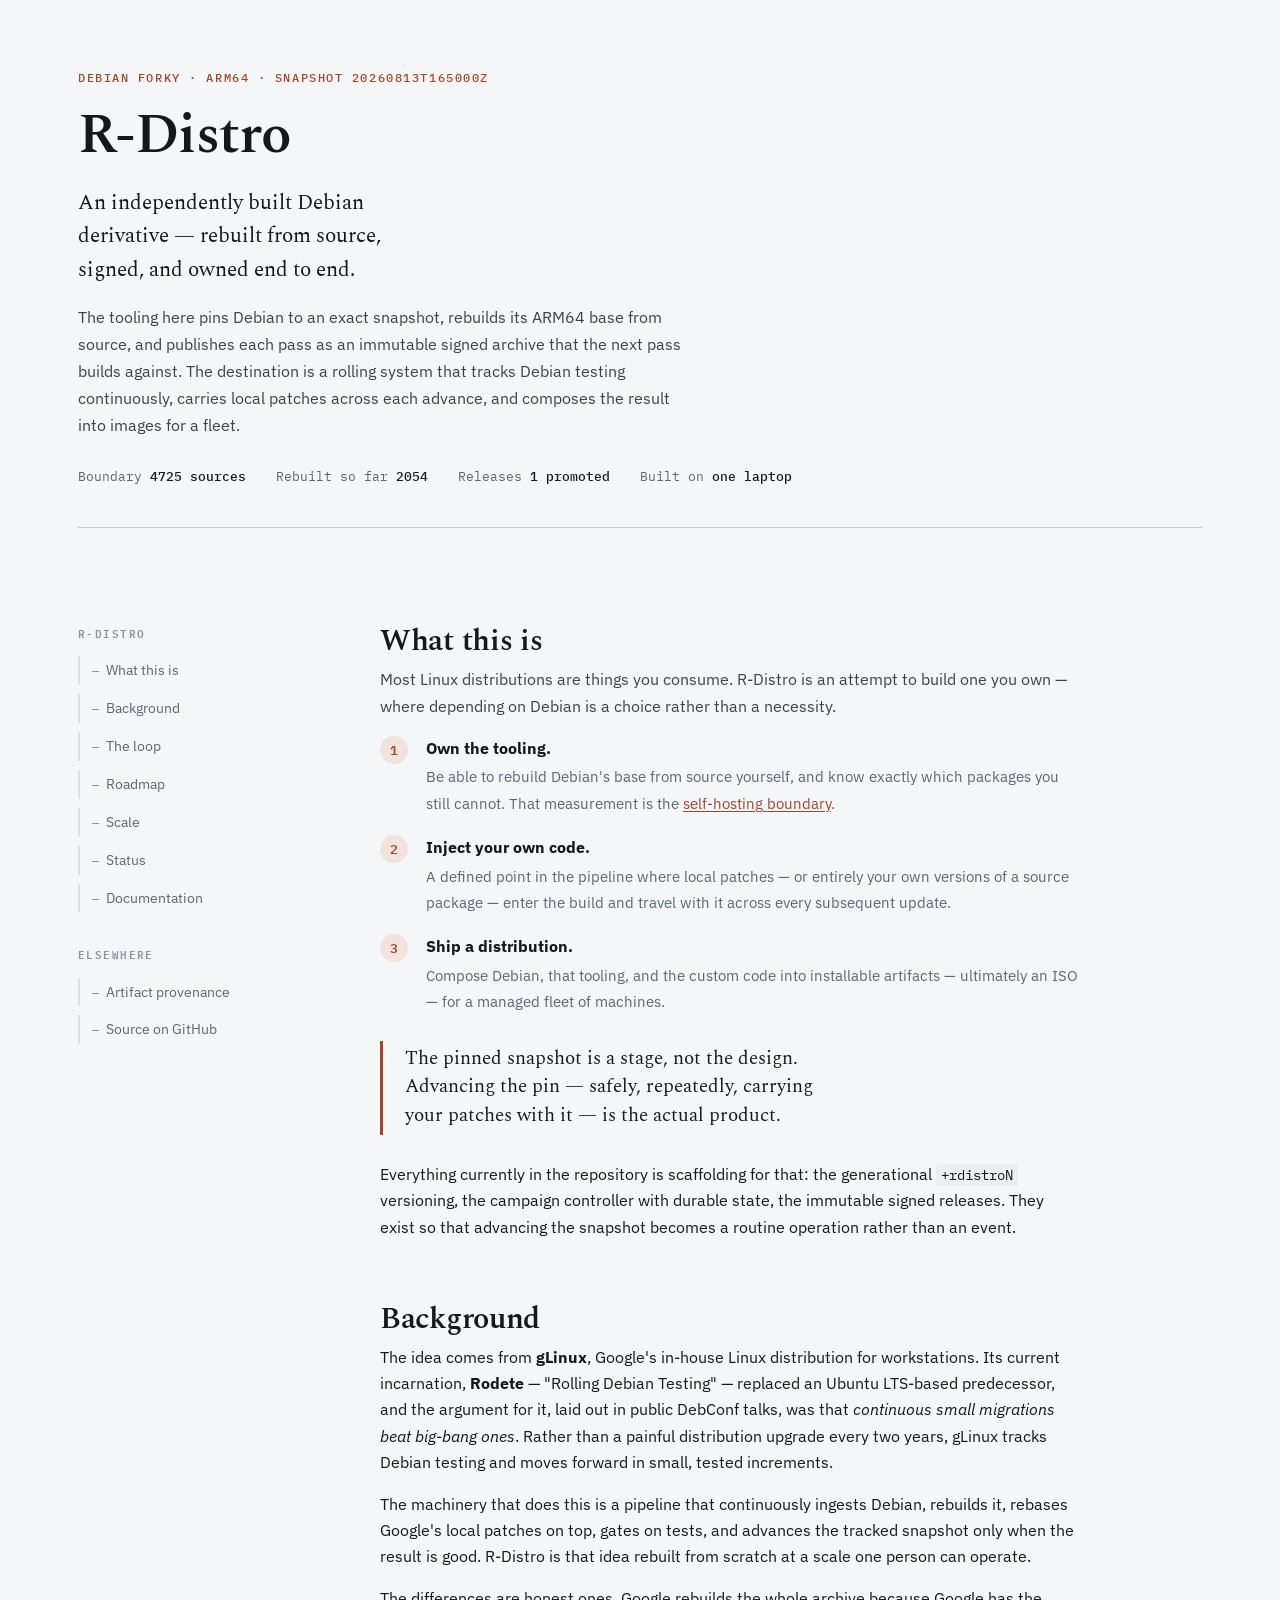
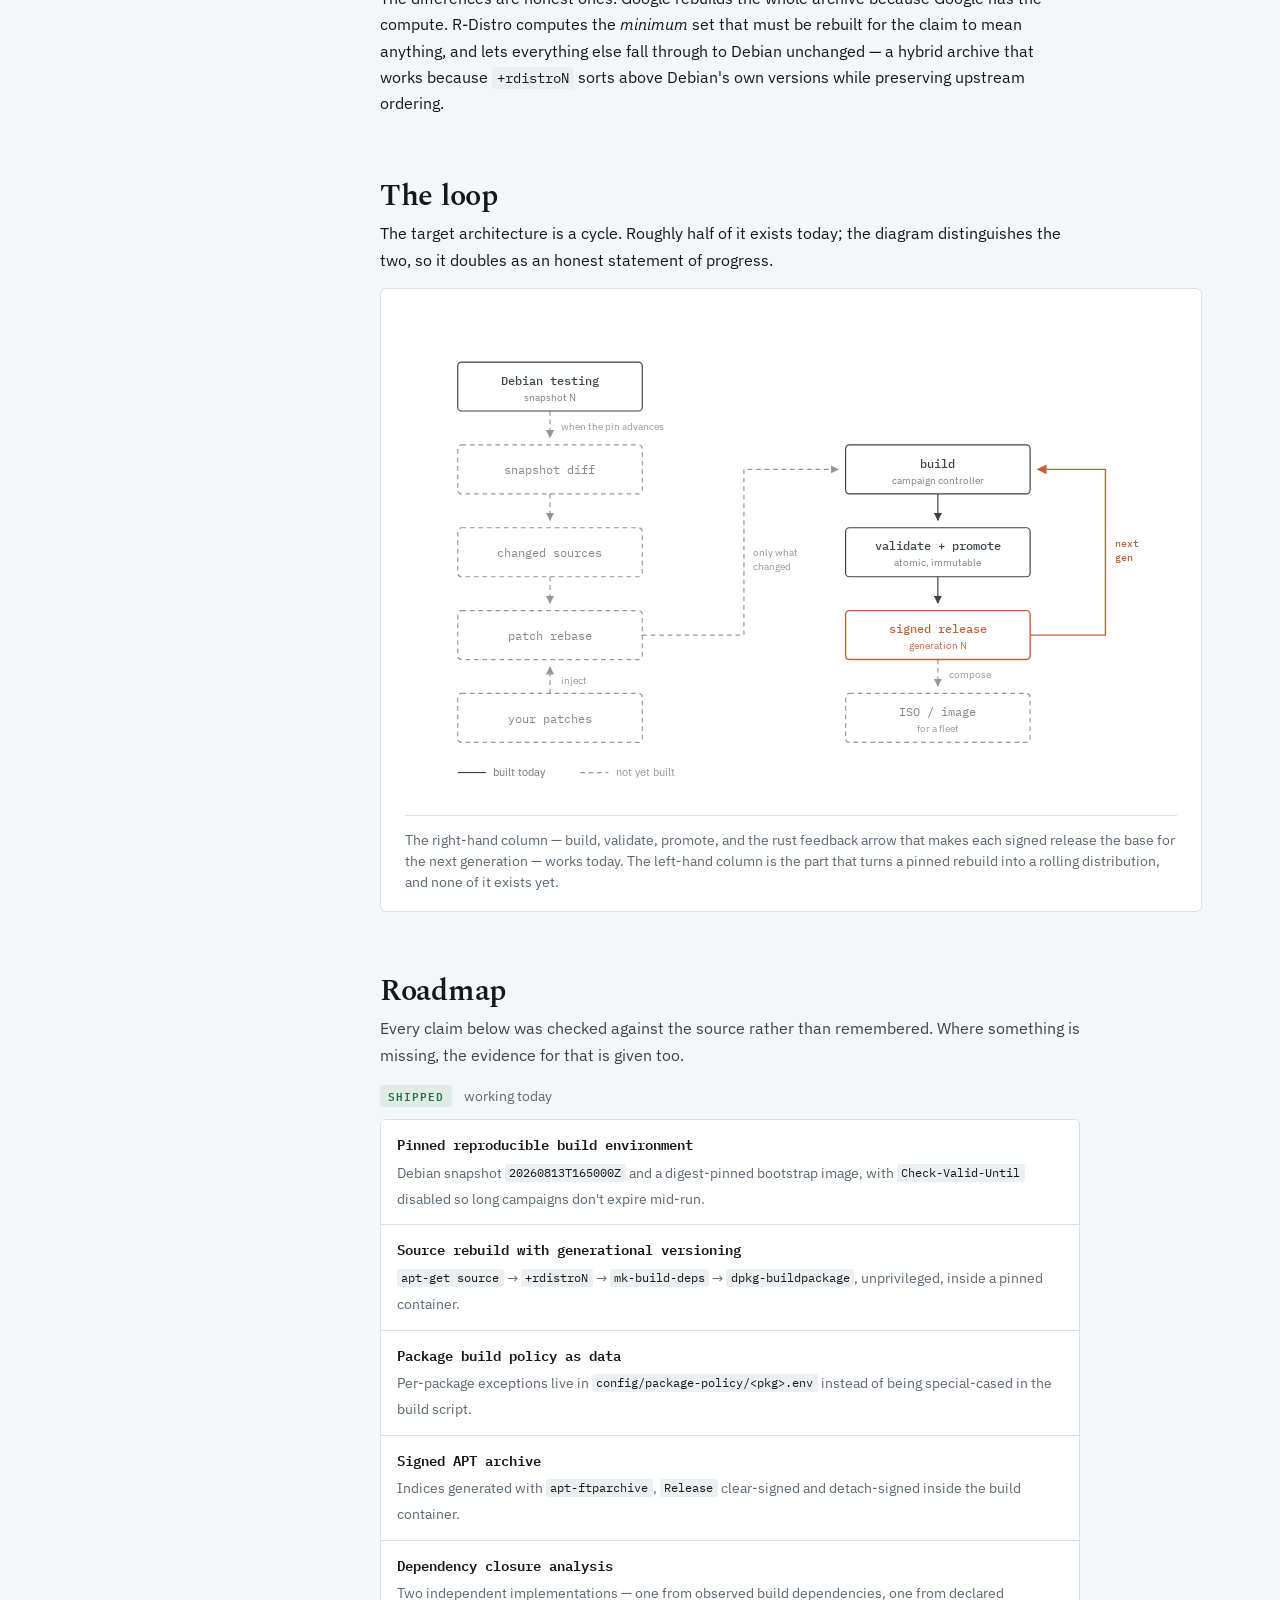
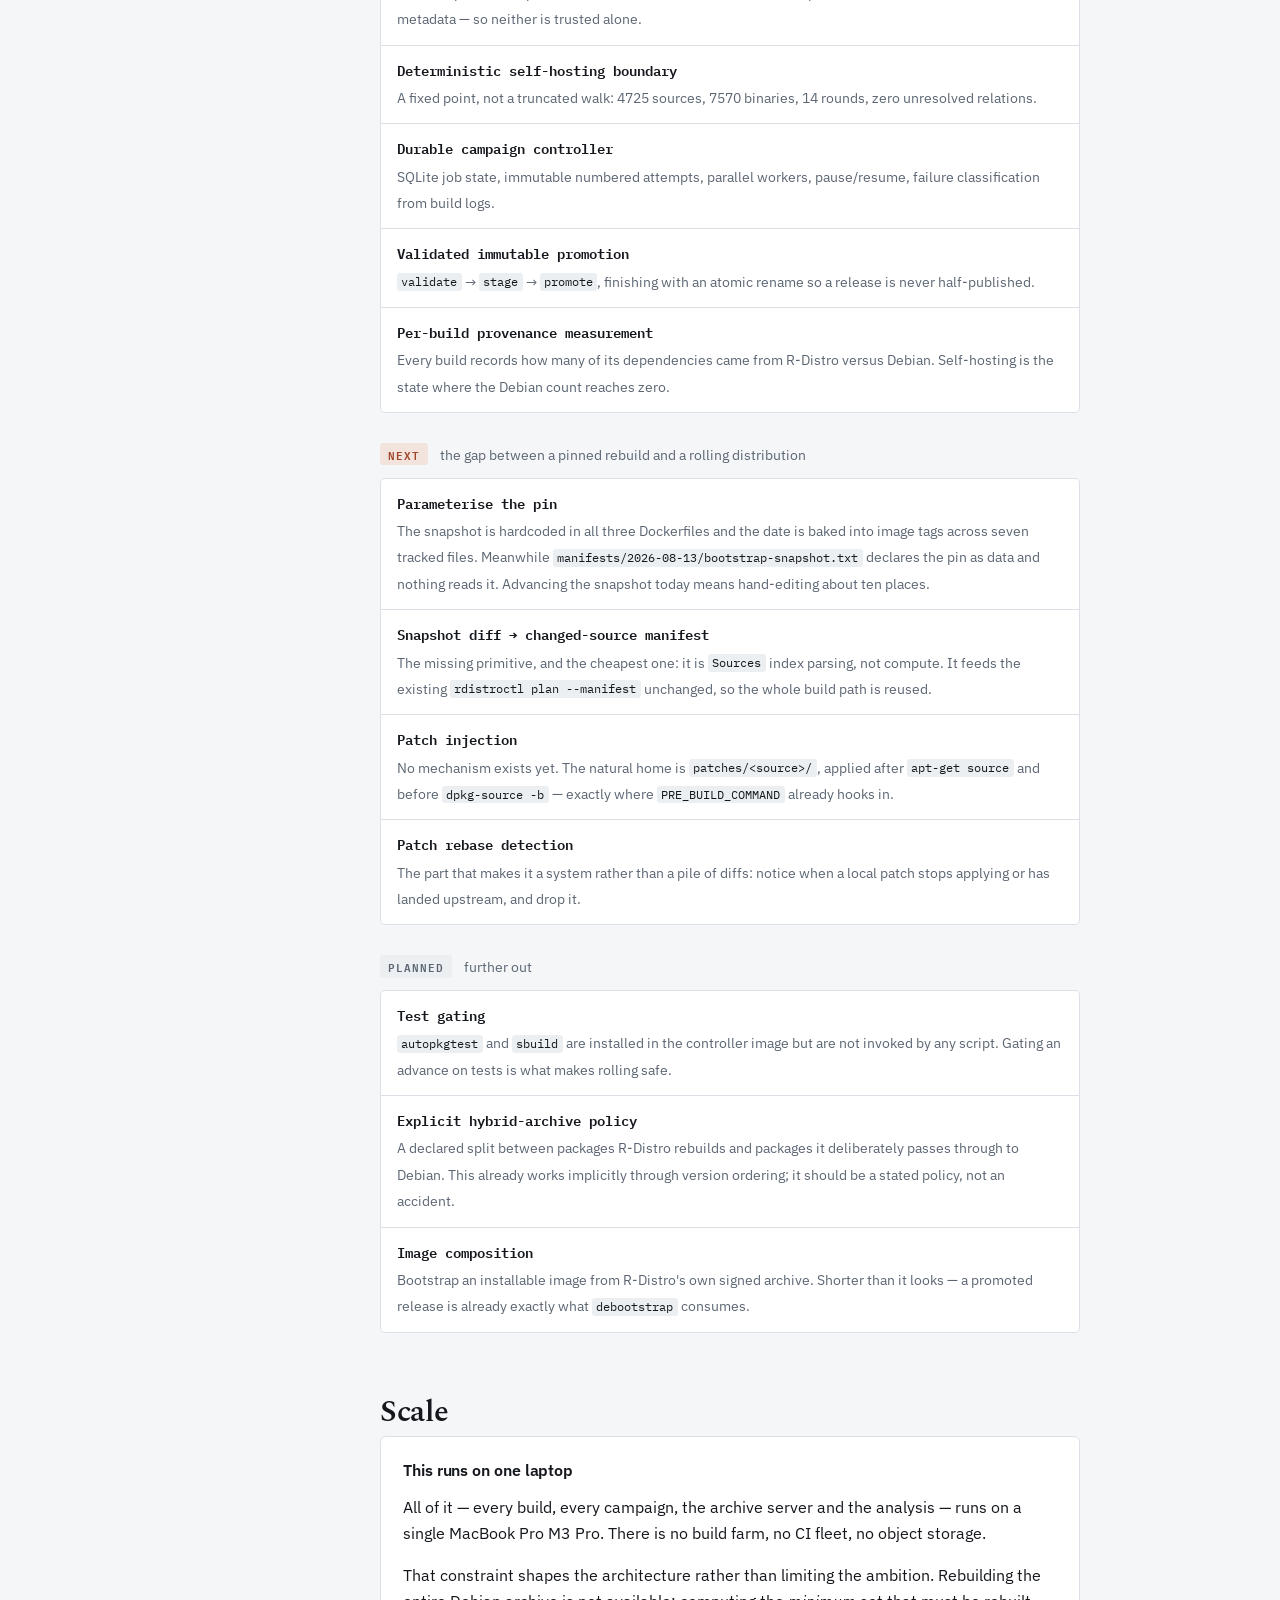
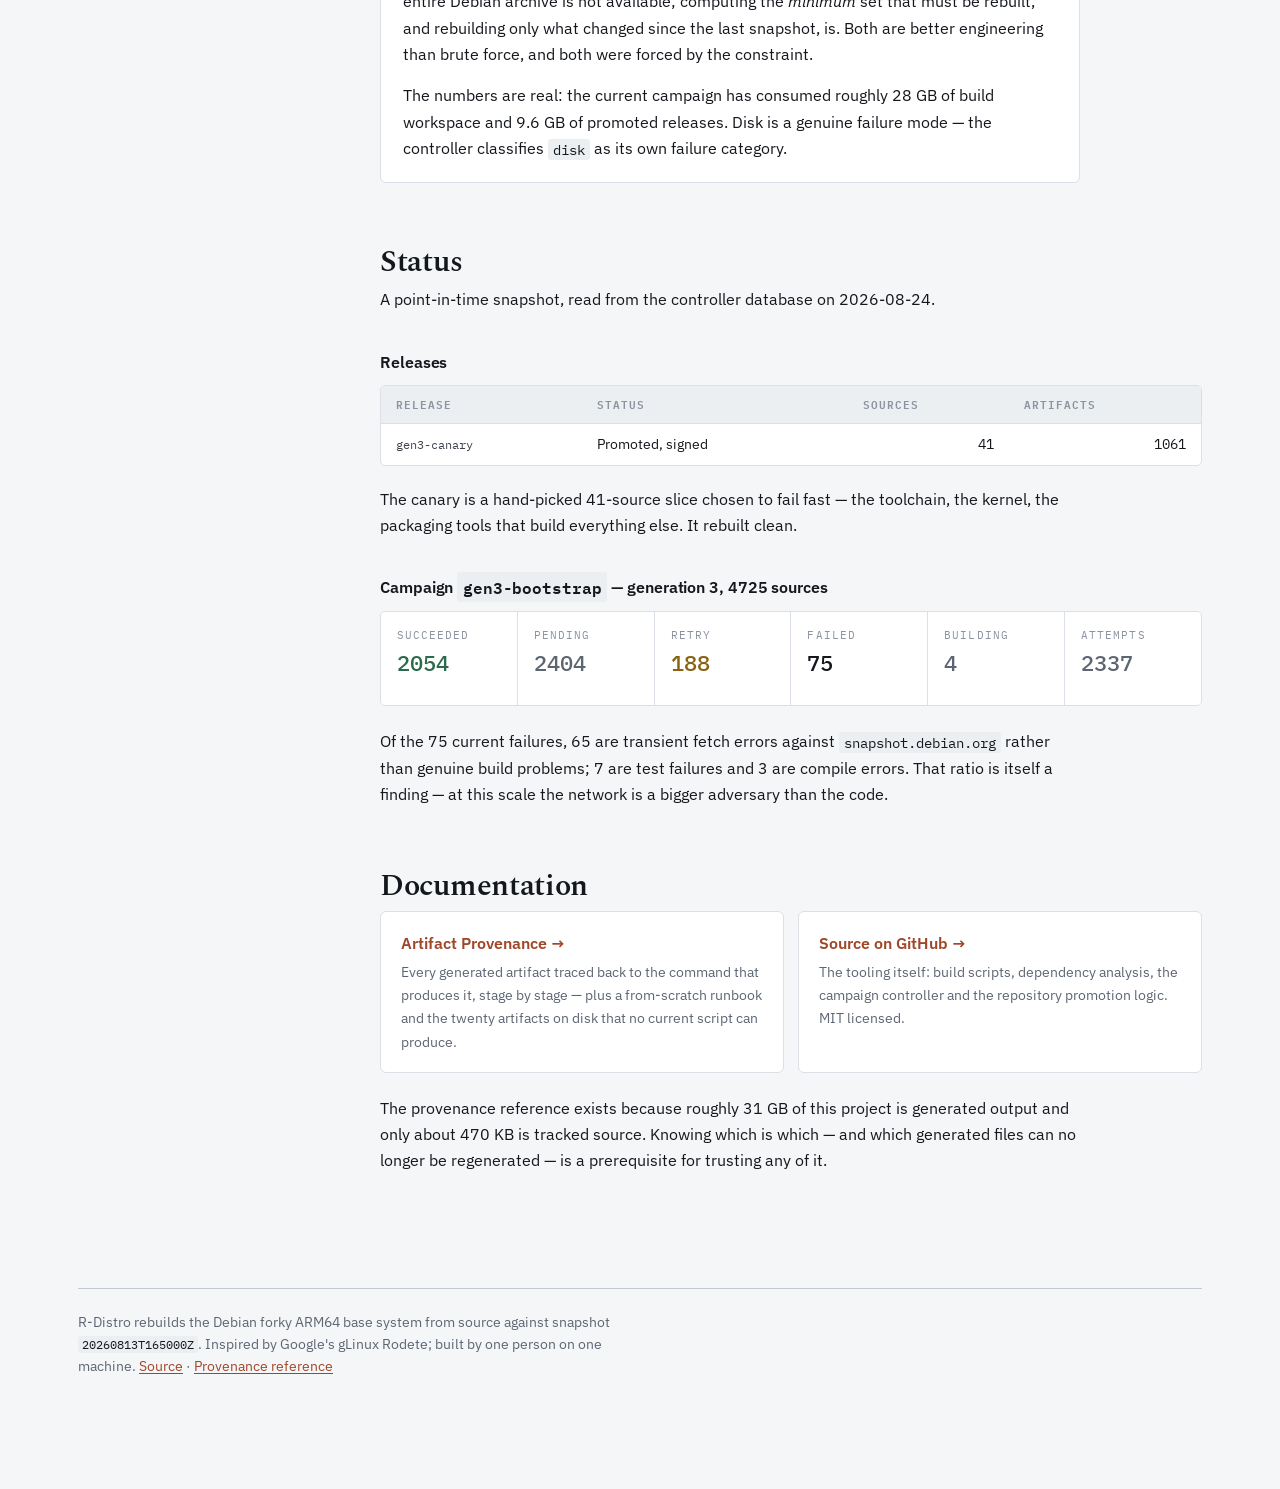
==== commit 1e9ae5e7: "Reframe the documentation around what R-Distro is for The docs described what the tooling does - reb" ====
--- a/docs/index.html
+++ b/docs/index.html
@@ -3,1118 +3,276 @@
 <head>
 <meta charset="utf-8">
 <meta name="viewport" content="width=device-width, initial-scale=1">
-<meta name="description" content="Traces every generated artifact in the R-Distro tree back to the command that produced it, and names the twenty that no current script can produce.">
+<meta name="description" content="R-Distro rebuilds the Debian ARM64 base system from source, tracking Debian testing on a pinned snapshot — with the goal of a self-owned rolling distribution in the spirit of Google's gLinux.">
 <meta name="color-scheme" content="light dark">
 <link rel="canonical" href="https://rshrj.github.io/r-distro/">
-<meta property="og:type" content="article">
+<meta property="og:type" content="website">
 <meta property="og:site_name" content="R-Distro">
-<meta property="og:title" content="R-Distro — Artifact Provenance">
-<meta property="og:description" content="Every generated artifact traced back to the command that produced it — and the twenty that no current script can produce.">
+<meta property="og:title" content="R-Distro">
+<meta property="og:description" content="An independently built Debian derivative — rebuilt from source, patched, signed, and eventually composed into images for a fleet.">
 <meta property="og:url" content="https://rshrj.github.io/r-distro/">
 <meta property="og:image" content="https://rshrj.github.io/r-distro/assets/og-image.png">
 <meta name="twitter:card" content="summary_large_image">
-<link rel="icon" href="data:image/svg+xml,<svg xmlns=%22http://www.w3.org/2000/svg%22 viewBox=%220 0 100 100%22><text y=%22.9em%22 font-size=%2290%22>&#128230;</text></svg>">
-<title>R-Distro Artifact Provenance</title>
+<title>R-Distro</title>
 <link rel="preconnect" href="https://fonts.googleapis.com">
 <link rel="preconnect" href="https://fonts.gstatic.com" crossorigin>
 <link rel="stylesheet" href="https://fonts.googleapis.com/css2?family=Spectral:ital,wght@0,400;0,500;0,600;1,400&family=IBM+Plex+Sans:wght@400;500;600&family=IBM+Plex+Mono:wght@400;500;600&display=swap">
-
-<style>
-:root {
-  --ground:      #F5F6F8;
-  --surface:     #FFFFFF;
-  --surface-2:   #ECEFF2;
-  --ink:         #14171C;
-  --ink-2:       #3B424C;
-  --muted:       #5C6673;
-  --faint:       #8A93A0;
-  --rule:        #DCE0E6;
-  --rule-strong: #C3C9D2;
-  --accent:      #A0472A;
-  --accent-soft: #F2E3DD;
-  --script:      #2C6A4C;
-  --script-soft: #DFECE5;
-  --manual:      #8A6212;
-  --manual-soft: #F1E8D4;
-  --stranded:    #6B5370;
-  --stranded-soft:#EBE3EC;
-
-  --f-display: "Spectral", "Iowan Old Style", Georgia, serif;
-  --f-body:    "IBM Plex Sans", "Helvetica Neue", Arial, sans-serif;
-  --f-mono:    "IBM Plex Mono", ui-monospace, "SF Mono", Menlo, monospace;
-
-  --measure: 70ch;
-  --rail: 250px;
-}
-
-@media (prefers-color-scheme: dark) {
-  :root:not([data-theme="light"]) {
-    --ground:      #0E1115;
-    --surface:     #15191F;
-    --surface-2:   #1C222A;
-    --ink:         #E5E9EE;
-    --ink-2:       #C0C7D0;
-    --muted:       #949DAA;
-    --faint:       #6E7885;
-    --rule:        #262D36;
-    --rule-strong: #39414C;
-    --accent:      #DE8462;
-    --accent-soft: #35211A;
-    --script:      #63B58E;
-    --script-soft: #16281F;
-    --manual:      #D4A44E;
-    --manual-soft: #2B2314;
-    --stranded:    #B292B6;
-    --stranded-soft:#251D27;
-  }
-}
-
-:root[data-theme="dark"] {
-  --ground:      #0E1115;
-  --surface:     #15191F;
-  --surface-2:   #1C222A;
-  --ink:         #E5E9EE;
-  --ink-2:       #C0C7D0;
-  --muted:       #949DAA;
-  --faint:       #6E7885;
-  --rule:        #262D36;
-  --rule-strong: #39414C;
-  --accent:      #DE8462;
-  --accent-soft: #35211A;
-  --script:      #63B58E;
-  --script-soft: #16281F;
-  --manual:      #D4A44E;
-  --manual-soft: #2B2314;
-  --stranded:    #B292B6;
-  --stranded-soft:#251D27;
-}
-
-* { box-sizing: border-box; }
-
-body {
-  margin: 0;
-  background: var(--ground);
-  color: var(--ink);
-  font-family: var(--f-body);
-  font-size: 16px;
-  line-height: 1.65;
-  -webkit-font-smoothing: antialiased;
-}
-
-.shell {
-  max-width: 1180px;
-  margin: 0 auto;
-  padding: 0 28px 96px;
-  display: grid;
-  grid-template-columns: var(--rail) minmax(0, 1fr);
-  gap: 52px;
-  align-items: start;
-}
-
-/* ---------- masthead ---------- */
-
-.masthead {
-  grid-column: 1 / -1;
-  padding: 68px 0 34px;
-  border-bottom: 1px solid var(--rule-strong);
-}
-
-.eyebrow {
-  font-family: var(--f-mono);
-  font-size: 12px;
-  font-weight: 500;
-  letter-spacing: 0.13em;
-  text-transform: uppercase;
-  color: var(--accent);
-  margin: 0 0 18px;
-}
-
-h1 {
-  font-family: var(--f-display);
-  font-weight: 600;
-  font-size: clamp(2.3rem, 5.2vw, 3.5rem);
-  line-height: 1.08;
-  letter-spacing: -0.015em;
-  margin: 0 0 20px;
-  text-wrap: balance;
-  max-width: 20ch;
-}
-
-.standfirst {
-  font-family: var(--f-display);
-  font-size: 1.2rem;
-  line-height: 1.6;
-  color: var(--ink-2);
-  max-width: 62ch;
-  margin: 0;
-}
-
-.masthead-meta {
-  display: flex;
-  flex-wrap: wrap;
-  gap: 10px 30px;
-  margin-top: 28px;
-  font-family: var(--f-mono);
-  font-size: 12.5px;
-  color: var(--muted);
-}
-.masthead-meta b {
-  color: var(--ink);
-  font-weight: 500;
-  font-variant-numeric: tabular-nums;
-}
-
-/* ---------- table of contents rail ---------- */
-
-.rail {
-  position: sticky;
-  top: 28px;
-  align-self: start;
-  padding-top: 44px;
-  max-height: calc(100vh - 56px);
-  overflow-y: auto;
-}
-
-.rail h2 {
-  font-family: var(--f-mono);
-  font-size: 11px;
-  font-weight: 600;
-  letter-spacing: 0.13em;
-  text-transform: uppercase;
-  color: var(--faint);
-  margin: 0 0 14px;
-}
-
-.rail ol {
-  list-style: none;
-  margin: 0 0 26px;
-  padding: 0;
-  display: flex;
-  flex-direction: column;
-  gap: 2px;
-}
-
-.rail a {
-  display: block;
-  padding: 5px 10px 5px 12px;
-  font-size: 13.5px;
-  line-height: 1.4;
-  color: var(--muted);
-  text-decoration: none;
-  border-left: 2px solid var(--rule);
-  border-radius: 0 3px 3px 0;
-}
-.rail a:hover {
-  color: var(--ink);
-  background: var(--surface-2);
-  border-left-color: var(--accent);
-}
-.rail a:focus-visible {
-  outline: 2px solid var(--accent);
-  outline-offset: 1px;
-}
-.rail a .n {
-  font-family: var(--f-mono);
-  font-size: 11.5px;
-  color: var(--faint);
-  margin-right: 7px;
-  font-variant-numeric: tabular-nums;
-}
-
-/* ---------- main column ---------- */
-
-main { padding-top: 44px; min-width: 0; }
-
-section { margin-bottom: 62px; scroll-margin-top: 24px; }
-
-h2.sec {
-  font-family: var(--f-display);
-  font-size: 1.85rem;
-  font-weight: 600;
-  line-height: 1.2;
-  letter-spacing: -0.01em;
-  margin: 0 0 6px;
-  text-wrap: balance;
-  display: flex;
-  align-items: baseline;
-  gap: 14px;
-}
-h2.sec .stage-n {
-  font-family: var(--f-mono);
-  font-size: 0.82rem;
-  font-weight: 500;
-  color: var(--accent);
-  letter-spacing: 0.06em;
-  flex: none;
-}
-
-h3 {
-  font-family: var(--f-body);
-  font-size: 1.02rem;
-  font-weight: 600;
-  letter-spacing: -0.005em;
-  margin: 36px 0 10px;
-  color: var(--ink);
-}
-h3 code { font-size: 0.95em; }
-
-p { max-width: var(--measure); margin: 0 0 15px; }
-p.lede { color: var(--ink-2); font-size: 1.03rem; }
-
-ul, ol.body { max-width: var(--measure); padding-left: 20px; margin: 0 0 15px; }
-li { margin-bottom: 7px; }
-
-a { color: var(--accent); text-decoration-thickness: 1px; text-underline-offset: 2px; }
-a:focus-visible { outline: 2px solid var(--accent); outline-offset: 2px; border-radius: 2px; }
-
-code {
-  font-family: var(--f-mono);
-  font-size: 0.855em;
-  background: var(--surface-2);
-  padding: 0.12em 0.36em;
-  border-radius: 3px;
-  color: var(--ink);
-  word-break: break-word;
-}
-
-pre {
-  font-family: var(--f-mono);
-  font-size: 13px;
-  line-height: 1.62;
-  background: var(--surface);
-  border: 1px solid var(--rule);
-  border-left: 2px solid var(--rule-strong);
-  border-radius: 4px;
-  padding: 16px 18px;
-  overflow-x: auto;
-  margin: 0 0 18px;
-}
-pre code { background: none; padding: 0; font-size: inherit; word-break: normal; }
-pre .cm { color: var(--faint); }
-
-/* ---------- provenance badges ---------- */
-
-.badge {
-  display: inline-block;
-  font-family: var(--f-mono);
-  font-size: 10.5px;
-  font-weight: 600;
-  letter-spacing: 0.1em;
-  text-transform: uppercase;
-  padding: 2.5px 8px;
-  border-radius: 3px;
-  vertical-align: 1.5px;
-  white-space: nowrap;
-}
-.b-script   { color: var(--script);   background: var(--script-soft); }
-.b-manual   { color: var(--manual);   background: var(--manual-soft); }
-.b-stranded { color: var(--stranded); background: var(--stranded-soft); }
-
-.legend {
-  display: grid;
-  grid-template-columns: repeat(auto-fit, minmax(230px, 1fr));
-  gap: 1px;
-  background: var(--rule);
-  border: 1px solid var(--rule);
-  border-radius: 5px;
-  overflow: hidden;
-  margin: 0 0 22px;
-}
-.legend > div { background: var(--surface); padding: 15px 17px; }
-.legend p { margin: 8px 0 0; font-size: 13.5px; color: var(--muted); max-width: none; }
-
-/* ---------- tables ---------- */
-
-.tw { overflow-x: auto; margin: 0 0 20px; border: 1px solid var(--rule); border-radius: 5px; background: var(--surface); }
-table { border-collapse: collapse; width: 100%; font-size: 13.8px; }
-th, td {
-  text-align: left;
-  padding: 10px 15px;
-  border-bottom: 1px solid var(--rule);
-  vertical-align: top;
-  line-height: 1.5;
-}
-th {
-  font-family: var(--f-mono);
-  font-size: 11px;
-  font-weight: 600;
-  letter-spacing: 0.09em;
-  text-transform: uppercase;
-  color: var(--faint);
-  background: var(--surface-2);
-  white-space: nowrap;
-}
-tbody tr:last-child td { border-bottom: none; }
-td code { font-size: 0.9em; background: none; padding: 0; color: var(--ink-2); }
-td.num { font-family: var(--f-mono); font-variant-numeric: tabular-nums; text-align: right; white-space: nowrap; }
-
-/* ---------- callout ---------- */
-
-.note {
-  border-left: 2px solid var(--accent);
-  background: var(--accent-soft);
-  padding: 14px 18px;
-  border-radius: 0 4px 4px 0;
-  margin: 0 0 20px;
-  max-width: var(--measure);
-}
-.note p { margin: 0; font-size: 14.5px; max-width: none; }
-.note p + p { margin-top: 9px; }
-.note strong { color: var(--accent); }
-
-/* ---------- figure ---------- */
-
-figure {
-  margin: 0 0 26px;
-  padding: 26px 24px 18px;
-  background: var(--surface);
-  border: 1px solid var(--rule);
-  border-radius: 6px;
-  overflow-x: auto;
-}
-figure svg { display: block; max-width: 100%; height: auto; margin: 0 auto; color: var(--ink-2); }
-figcaption {
-  margin-top: 18px;
-  padding-top: 14px;
-  border-top: 1px solid var(--rule);
-  font-size: 13.5px;
-  color: var(--muted);
-  line-height: 1.55;
-}
-
-/* ---------- stranded list ---------- */
-
-.stranded-item {
-  border-top: 1px solid var(--rule);
-  padding: 20px 0 4px;
-  display: grid;
-  grid-template-columns: 34px minmax(0, 1fr);
-  gap: 0 16px;
-}
-.stranded-item .idx {
-  font-family: var(--f-mono);
-  font-size: 12.5px;
-  font-weight: 600;
-  color: var(--stranded);
-  font-variant-numeric: tabular-nums;
-  padding-top: 4px;
-}
-.stranded-item h4 {
-  font-family: var(--f-mono);
-  font-size: 14px;
-  font-weight: 600;
-  margin: 0 0 8px;
-  color: var(--ink);
-  line-height: 1.45;
-  word-break: break-word;
-}
-.stranded-item p { font-size: 14.5px; margin-bottom: 10px; }
-
-/* ---------- stat grid ---------- */
-
-.stats {
-  display: grid;
-  grid-template-columns: repeat(auto-fit, minmax(132px, 1fr));
-  gap: 1px;
-  background: var(--rule);
-  border: 1px solid var(--rule);
-  border-radius: 5px;
-  overflow: hidden;
-  margin: 0 0 22px;
-}
-.stat { background: var(--surface); padding: 15px 16px; }
-.stat .k {
-  font-family: var(--f-mono);
-  font-size: 10.5px;
-  letter-spacing: 0.1em;
-  text-transform: uppercase;
-  color: var(--faint);
-  margin: 0 0 6px;
-}
-.stat .v {
-  font-family: var(--f-mono);
-  font-size: 1.4rem;
-  font-weight: 500;
-  font-variant-numeric: tabular-nums;
-  color: var(--ink);
-  line-height: 1.1;
-}
-.stat .v.ok { color: var(--script); }
-.stat .v.warn { color: var(--manual); }
-.stat .v.dim { color: var(--muted); }
-
-footer {
-  grid-column: 1 / -1;
-  border-top: 1px solid var(--rule-strong);
-  padding-top: 22px;
-  font-size: 13.5px;
-  color: var(--muted);
-}
-footer p { max-width: 70ch; }
-
-@media (max-width: 900px) {
-  .shell { grid-template-columns: minmax(0, 1fr); gap: 0; }
-  .rail { position: static; max-height: none; padding-top: 34px; border-bottom: 1px solid var(--rule); padding-bottom: 18px; }
-  .rail ol { flex-flow: row wrap; gap: 4px 6px; margin-bottom: 12px; }
-  .rail a { border-left: none; border: 1px solid var(--rule); border-radius: 4px; padding: 4px 10px; }
-  .masthead { padding-top: 44px; }
-}
-
-@media (prefers-reduced-motion: reduce) {
-  * { animation: none !important; transition: none !important; scroll-behavior: auto !important; }
-}
-</style>
+<link rel="stylesheet" href="assets/style.css">
+<link rel="icon" href="data:image/svg+xml,<svg xmlns=%22http://www.w3.org/2000/svg%22 viewBox=%220 0 100 100%22><text y=%22.9em%22 font-size=%2290%22>&#128230;</text></svg>">
 </head>
 <body>
 
-
 <div class="shell">
 
-  <header class="masthead">
-    <p class="eyebrow"><a href="https://github.com/rshrj/r-distro">R-Distro</a> · Reference</p>
-    <h1>Artifact Provenance</h1>
-    <p class="standfirst">Every file in this tree is either tracked source or generated output. This walks each generated artifact back to the exact command that produced it — and names the twenty that no current script can produce any more.</p>
+  <header class="masthead hero">
+    <p class="eyebrow">Debian forky &middot; arm64 &middot; snapshot 20260813T165000Z</p>
+    <h1>R-Distro</h1>
+    <p class="hero-lede">An independently built Debian derivative — rebuilt from source, signed, and owned end to end.</p>
+    <p class="hero-sub">The tooling here pins Debian to an exact snapshot, rebuilds its ARM64 base from source, and publishes each pass as an immutable signed archive that the next pass builds against. The destination is a rolling system that tracks Debian testing continuously, carries local patches across each advance, and composes the result into images for a fleet.</p>
     <div class="masthead-meta">
-      <span>Tracked source <b>27 files · 350 KB</b></span>
-      <span>Generated <b>~31 GB</b></span>
-      <span>Snapshot <b>20260813T165000Z</b></span>
-      <span>Architecture <b>arm64</b></span>
+      <span>Boundary <b>4725 sources</b></span>
+      <span>Rebuilt so far <b>2054</b></span>
+      <span>Releases <b>1 promoted</b></span>
+      <span>Built on <b>one laptop</b></span>
     </div>
   </header>
 
   <nav class="rail" aria-label="Contents">
-    <h2>Pipeline</h2>
+    <h2>R-Distro</h2>
     <ol>
-      <li><a href="#reading"><span class="n">—</span>How to read this</a></li>
-      <li><a href="#loop"><span class="n">—</span>The generation loop</a></li>
-      <li><a href="#s1"><span class="n">1</span>Container images</a></li>
-      <li><a href="#s2"><span class="n">2</span>Signing key</a></li>
-      <li><a href="#s3"><span class="n">3</span>Building packages</a></li>
-      <li><a href="#s4"><span class="n">4</span>Development archive</a></li>
-      <li><a href="#s5"><span class="n">5</span>Dependency analysis</a></li>
-      <li><a href="#s6"><span class="n">6</span>Self-hosting boundary</a></li>
-      <li><a href="#s7"><span class="n">7</span>Campaigns</a></li>
-      <li><a href="#s8"><span class="n">8</span>Releases</a></li>
+      <li><a href="#what"><span class="n">—</span>What this is</a></li>
+      <li><a href="#background"><span class="n">—</span>Background</a></li>
+      <li><a href="#loop"><span class="n">—</span>The loop</a></li>
+      <li><a href="#roadmap"><span class="n">—</span>Roadmap</a></li>
+      <li><a href="#scale"><span class="n">—</span>Scale</a></li>
+      <li><a href="#status"><span class="n">—</span>Status</a></li>
+      <li><a href="#docs"><span class="n">—</span>Documentation</a></li>
     </ol>
-    <h2>Reference</h2>
+    <h2>Elsewhere</h2>
     <ol>
-      <li><a href="#runbook"><span class="n">—</span>From-scratch runbook</a></li>
-      <li><a href="#stranded"><span class="n">—</span>Stranded artifacts</a></li>
-      <li><a href="#schema"><span class="n">—</span>Database schema</a></li>
-      <li><a href="#state"><span class="n">—</span>Current state</a></li>
+      <li><a href="provenance.html"><span class="n">—</span>Artifact provenance</a></li>
+      <li><a href="https://github.com/rshrj/r-distro"><span class="n">—</span>Source on GitHub</a></li>
     </ol>
   </nav>
 
   <main>
 
-    <section id="reading">
-      <h2 class="sec">How to read this</h2>
-      <p class="lede">Git holds only source, configuration, policy, documentation and frozen input definitions. Everything else is produced by running the tracked scripts — and this document is the map from output back to command.</p>
-      <p>Every artifact carries one of three provenance markers.</p>
-      <div class="legend">
-        <div>
-          <span class="badge b-script">Script</span>
-          <p>Produced by a tracked script. Re-running regenerates it.</p>
-        </div>
-        <div>
-          <span class="badge b-manual">Manual</span>
-          <p>Produced by a command a human ran directly. Reproducible — but only if you know the command, so it is written down here.</p>
-        </div>
-        <div>
-          <span class="badge b-stranded">Stranded</span>
-          <p>On disk, but no current script produces it. Re-running today will <em>not</em> recreate it.</p>
-        </div>
-      </div>
-      <p>Generation <em>N</em> stamps every package it builds with a <code>+rdistroN</code> version suffix. All paths are relative to the repository root.</p>
+    <section id="what">
+      <h2 class="sec">What this is</h2>
+      <p class="lede">Most Linux distributions are things you consume. R-Distro is an attempt to build one you own — where depending on Debian is a choice rather than a necessity.</p>
+
+      <ol class="mission">
+        <li>
+          <b>Own the tooling.</b>
+          <span>Be able to rebuild Debian's base from source yourself, and know exactly which packages you still cannot. That measurement is the <a href="provenance.html#s6">self-hosting boundary</a>.</span>
+        </li>
+        <li>
+          <b>Inject your own code.</b>
+          <span>A defined point in the pipeline where local patches — or entirely your own versions of a source package — enter the build and travel with it across every subsequent update.</span>
+        </li>
+        <li>
+          <b>Ship a distribution.</b>
+          <span>Compose Debian, that tooling, and the custom code into installable artifacts — ultimately an ISO — for a managed fleet of machines.</span>
+        </li>
+      </ol>
+
+      <p class="pull">The pinned snapshot is a stage, not the design. Advancing the pin — safely, repeatedly, carrying your patches with it — is the actual product.</p>
+
+      <p>Everything currently in the repository is scaffolding for that: the generational <code>+rdistroN</code> versioning, the campaign controller with durable state, the immutable signed releases. They exist so that advancing the snapshot becomes a routine operation rather than an event.</p>
+    </section>
+
+    <section id="background">
+      <h2 class="sec">Background</h2>
+      <p>The idea comes from <b>gLinux</b>, Google's in-house Linux distribution for workstations. Its current incarnation, <b>Rodete</b> — "Rolling Debian Testing" — replaced an Ubuntu&nbsp;LTS-based predecessor, and the argument for it, laid out in public DebConf talks, was that <em>continuous small migrations beat big-bang ones</em>. Rather than a painful distribution upgrade every two years, gLinux tracks Debian testing and moves forward in small, tested increments.</p>
+
+      <p>The machinery that does this is a pipeline that continuously ingests Debian, rebuilds it, rebases Google's local patches on top, gates on tests, and advances the tracked snapshot only when the result is good. R-Distro is that idea rebuilt from scratch at a scale one person can operate.</p>
+
+      <p>The differences are honest ones. Google rebuilds the whole archive because Google has the compute. R-Distro computes the <em>minimum</em> set that must be rebuilt for the claim to mean anything, and lets everything else fall through to Debian unchanged — a hybrid archive that works because <code>+rdistroN</code> sorts above Debian's own versions while preserving upstream ordering.</p>
     </section>
 
     <section id="loop">
-      <h2 class="sec">The generation loop</h2>
-      <p>The linear pipeline runs pinned inputs → build → publish → analyze → boundary → campaign → promote. But the mechanism that makes R-Distro more than a rebuild script is the cycle at its end: each generation is promoted to an immutable signed archive, and the generation after it builds against that archive instead of against Debian.</p>
+      <h2 class="sec">The loop</h2>
+      <p>The target architecture is a cycle. Roughly half of it exists today; the diagram distinguishes the two, so it doubles as an honest statement of progress.</p>
 
       <figure>
-        <svg viewBox="0 0 760 400" role="img" aria-label="A four-stage cycle: build-package.sh writes attempt artifacts, which are validated and staged into repo/staging, promoted by atomic rename into repo/releases, which the next generation then builds against when USE_RDISTRO equals 1.">
+        <svg viewBox="0 0 820 512" role="img" aria-label="The R-Distro cycle. Built today: build, validate and promote, signed release, and the feedback arrow by which each signed release becomes the base for the next generation's builds. Not yet built: snapshot diff, changed-source selection, patch rebase with local patch injection, and image composition into an ISO for a fleet.">
           <defs>
-            <marker id="ar" viewBox="0 0 10 10" refX="9" refY="5" markerWidth="7" markerHeight="7" orient="auto-start-reverse">
+            <marker id="a1" viewBox="0 0 10 10" refX="9" refY="5" markerWidth="7" markerHeight="7" orient="auto-start-reverse">
               <path d="M 0 0 L 10 5 L 0 10 z" fill="currentColor"></path>
             </marker>
-            <marker id="ar-a" viewBox="0 0 10 10" refX="9" refY="5" markerWidth="7" markerHeight="7" orient="auto-start-reverse">
+            <marker id="a2" viewBox="0 0 10 10" refX="9" refY="5" markerWidth="7" markerHeight="7" orient="auto-start-reverse">
               <path d="M 0 0 L 10 5 L 0 10 z" fill="#C4623C"></path>
             </marker>
           </defs>
 
-          <rect x="60" y="40" width="200" height="64" rx="4" fill="none" stroke="currentColor" stroke-width="1.25"></rect>
-          <text x="160" y="66" text-anchor="middle" font-family="IBM Plex Mono, monospace" font-size="12.5" font-weight="500" fill="currentColor">build-package.sh</text>
-          <text x="160" y="85" text-anchor="middle" font-family="IBM Plex Sans, sans-serif" font-size="11.5" fill="currentColor" opacity="0.72">rebuild one source package</text>
-
-          <rect x="500" y="40" width="200" height="64" rx="4" fill="none" stroke="currentColor" stroke-width="1.25"></rect>
-          <text x="600" y="66" text-anchor="middle" font-family="IBM Plex Mono, monospace" font-size="12.5" font-weight="500" fill="currentColor">attempt-NNNN/</text>
-          <text x="600" y="85" text-anchor="middle" font-family="IBM Plex Sans, sans-serif" font-size="11.5" fill="currentColor" opacity="0.72">immutable, never overwritten</text>
-
-          <rect x="500" y="280" width="200" height="64" rx="4" fill="none" stroke="currentColor" stroke-width="1.25"></rect>
-          <text x="600" y="306" text-anchor="middle" font-family="IBM Plex Mono, monospace" font-size="12.5" font-weight="500" fill="currentColor">repo/staging/</text>
-          <text x="600" y="325" text-anchor="middle" font-family="IBM Plex Sans, sans-serif" font-size="11.5" fill="currentColor" opacity="0.72">indices built, Release signed</text>
-
-          <rect x="60" y="280" width="200" height="64" rx="4" fill="none" stroke="#C4623C" stroke-width="1.5"></rect>
-          <text x="160" y="306" text-anchor="middle" font-family="IBM Plex Mono, monospace" font-size="12.5" font-weight="500" fill="#C4623C">repo/releases/</text>
-          <text x="160" y="325" text-anchor="middle" font-family="IBM Plex Sans, sans-serif" font-size="11.5" fill="#C4623C">immutable generation N</text>
-
-          <line x1="260" y1="72" x2="490" y2="72" stroke="currentColor" stroke-width="1.25" marker-end="url(#ar)"></line>
-          <text x="375" y="60" text-anchor="middle" font-family="IBM Plex Sans, sans-serif" font-size="11.5" fill="currentColor" opacity="0.72">writes to RDISTRO_OUTPUT_DIR</text>
-
-          <line x1="600" y1="104" x2="600" y2="270" stroke="currentColor" stroke-width="1.25" marker-end="url(#ar)"></line>
-          <text x="614" y="180" font-family="IBM Plex Sans, sans-serif" font-size="11.5" fill="currentColor" opacity="0.72">validate</text>
-          <text x="614" y="196" font-family="IBM Plex Sans, sans-serif" font-size="11.5" fill="currentColor" opacity="0.72">+ stage</text>
-
-          <line x1="500" y1="312" x2="270" y2="312" stroke="currentColor" stroke-width="1.25" marker-end="url(#ar)"></line>
-          <text x="385" y="300" text-anchor="middle" font-family="IBM Plex Sans, sans-serif" font-size="11.5" fill="currentColor" opacity="0.72">promote — atomic rename</text>
-
-          <line x1="160" y1="280" x2="160" y2="114" stroke="#C4623C" stroke-width="1.5" marker-end="url(#ar-a)"></line>
-          <text x="146" y="180" text-anchor="end" font-family="IBM Plex Mono, monospace" font-size="11.5" fill="#C4623C" font-weight="500">USE_RDISTRO=1</text>
-          <text x="146" y="196" text-anchor="end" font-family="IBM Plex Sans, sans-serif" font-size="11.5" fill="#C4623C">generation N+1</text>
+          <!-- left column: ingest, not yet built -->
+          <rect x="56" y="50" width="196" height="52" rx="4" fill="none" stroke="currentColor" stroke-width="1.25"></rect>
+          <text x="154" y="74" text-anchor="middle" font-family="IBM Plex Mono, monospace" font-size="12.5" font-weight="500" fill="currentColor">Debian testing</text>
+          <text x="154" y="91" text-anchor="middle" font-family="IBM Plex Sans, sans-serif" font-size="11" fill="currentColor" opacity="0.68">snapshot N</text>
+
+          <rect x="56" y="138" width="196" height="52" rx="4" fill="none" stroke="currentColor" stroke-width="1.25" stroke-dasharray="5 4" opacity="0.55"></rect>
+          <text x="154" y="169" text-anchor="middle" font-family="IBM Plex Mono, monospace" font-size="12.5" fill="currentColor" opacity="0.62">snapshot diff</text>
+
+          <rect x="56" y="226" width="196" height="52" rx="4" fill="none" stroke="currentColor" stroke-width="1.25" stroke-dasharray="5 4" opacity="0.55"></rect>
+          <text x="154" y="257" text-anchor="middle" font-family="IBM Plex Mono, monospace" font-size="12.5" fill="currentColor" opacity="0.62">changed sources</text>
+
+          <rect x="56" y="314" width="196" height="52" rx="4" fill="none" stroke="currentColor" stroke-width="1.25" stroke-dasharray="5 4" opacity="0.55"></rect>
+          <text x="154" y="345" text-anchor="middle" font-family="IBM Plex Mono, monospace" font-size="12.5" fill="currentColor" opacity="0.62">patch rebase</text>
+
+          <rect x="56" y="402" width="196" height="52" rx="4" fill="none" stroke="currentColor" stroke-width="1.25" stroke-dasharray="5 4" opacity="0.55"></rect>
+          <text x="154" y="433" text-anchor="middle" font-family="IBM Plex Mono, monospace" font-size="12.5" fill="currentColor" opacity="0.62">your patches</text>
+
+          <!-- right column: built -->
+          <rect x="468" y="138" width="196" height="52" rx="4" fill="none" stroke="currentColor" stroke-width="1.25"></rect>
+          <text x="566" y="162" text-anchor="middle" font-family="IBM Plex Mono, monospace" font-size="12.5" font-weight="500" fill="currentColor">build</text>
+          <text x="566" y="179" text-anchor="middle" font-family="IBM Plex Sans, sans-serif" font-size="11" fill="currentColor" opacity="0.68">campaign controller</text>
+
+          <rect x="468" y="226" width="196" height="52" rx="4" fill="none" stroke="currentColor" stroke-width="1.25"></rect>
+          <text x="566" y="250" text-anchor="middle" font-family="IBM Plex Mono, monospace" font-size="12.5" font-weight="500" fill="currentColor">validate + promote</text>
+          <text x="566" y="267" text-anchor="middle" font-family="IBM Plex Sans, sans-serif" font-size="11" fill="currentColor" opacity="0.68">atomic, immutable</text>
+
+          <rect x="468" y="314" width="196" height="52" rx="4" fill="none" stroke="#C4623C" stroke-width="1.5"></rect>
+          <text x="566" y="338" text-anchor="middle" font-family="IBM Plex Mono, monospace" font-size="12.5" font-weight="500" fill="#C4623C">signed release</text>
+          <text x="566" y="355" text-anchor="middle" font-family="IBM Plex Sans, sans-serif" font-size="11" fill="#C4623C">generation N</text>
+
+          <rect x="468" y="402" width="196" height="52" rx="4" fill="none" stroke="currentColor" stroke-width="1.25" stroke-dasharray="5 4" opacity="0.55"></rect>
+          <text x="566" y="426" text-anchor="middle" font-family="IBM Plex Mono, monospace" font-size="12.5" fill="currentColor" opacity="0.62">ISO / image</text>
+          <text x="566" y="443" text-anchor="middle" font-family="IBM Plex Sans, sans-serif" font-size="11" fill="currentColor" opacity="0.52">for a fleet</text>
+
+          <!-- left column flow -->
+          <line x1="154" y1="102" x2="154" y2="130" stroke="currentColor" stroke-width="1.25" stroke-dasharray="5 4" opacity="0.55" marker-end="url(#a1)"></line>
+          <text x="166" y="122" font-family="IBM Plex Sans, sans-serif" font-size="11" fill="currentColor" opacity="0.55">when the pin advances</text>
+          <line x1="154" y1="190" x2="154" y2="218" stroke="currentColor" stroke-width="1.25" stroke-dasharray="5 4" opacity="0.55" marker-end="url(#a1)"></line>
+          <line x1="154" y1="278" x2="154" y2="306" stroke="currentColor" stroke-width="1.25" stroke-dasharray="5 4" opacity="0.55" marker-end="url(#a1)"></line>
+          <line x1="154" y1="402" x2="154" y2="374" stroke="currentColor" stroke-width="1.25" stroke-dasharray="5 4" opacity="0.55" marker-end="url(#a1)"></line>
+          <text x="166" y="392" font-family="IBM Plex Sans, sans-serif" font-size="11" fill="currentColor" opacity="0.55">inject</text>
+
+          <!-- patch rebase -> build -->
+          <path d="M 252 340 L 360 340 L 360 164 L 460 164" fill="none" stroke="currentColor" stroke-width="1.25" stroke-dasharray="5 4" opacity="0.55" marker-end="url(#a1)"></path>
+          <text x="370" y="256" font-family="IBM Plex Sans, sans-serif" font-size="11" fill="currentColor" opacity="0.55">only what</text>
+          <text x="370" y="271" font-family="IBM Plex Sans, sans-serif" font-size="11" fill="currentColor" opacity="0.55">changed</text>
+
+          <!-- right column flow -->
+          <line x1="566" y1="190" x2="566" y2="218" stroke="currentColor" stroke-width="1.25" marker-end="url(#a1)"></line>
+          <line x1="566" y1="278" x2="566" y2="306" stroke="currentColor" stroke-width="1.25" marker-end="url(#a1)"></line>
+          <line x1="566" y1="366" x2="566" y2="394" stroke="currentColor" stroke-width="1.25" stroke-dasharray="5 4" opacity="0.55" marker-end="url(#a1)"></line>
+          <text x="578" y="386" font-family="IBM Plex Sans, sans-serif" font-size="11" fill="currentColor" opacity="0.55">compose</text>
+
+          <!-- feedback: signed release -> build -->
+          <path d="M 664 340 L 744 340 L 744 164 L 672 164" fill="none" stroke="#C4623C" stroke-width="1.5" marker-end="url(#a2)"></path>
+          <text x="754" y="246" font-family="IBM Plex Mono, monospace" font-size="11" fill="#C4623C" font-weight="500">next</text>
+          <text x="754" y="261" font-family="IBM Plex Mono, monospace" font-size="11" fill="#C4623C" font-weight="500">gen</text>
+
+          <!-- legend -->
+          <line x1="56" y1="486" x2="86" y2="486" stroke="currentColor" stroke-width="1.25"></line>
+          <text x="94" y="490" font-family="IBM Plex Sans, sans-serif" font-size="11.5" fill="currentColor" opacity="0.72">built today</text>
+          <line x1="186" y1="486" x2="216" y2="486" stroke="currentColor" stroke-width="1.25" stroke-dasharray="5 4" opacity="0.55"></line>
+          <text x="224" y="490" font-family="IBM Plex Sans, sans-serif" font-size="11.5" fill="currentColor" opacity="0.55">not yet built</text>
         </svg>
-        <figcaption>The cycle that defines a generation. The rust arrow is the one that matters: without it, R-Distro is a rebuild script; with it, generation <em>N+1</em> is built from generation <em>N</em>&rsquo;s own binaries. Self-hosting is the state where that arrow carries <em>every</em> build dependency.</figcaption>
+        <figcaption>The right-hand column — build, validate, promote, and the rust feedback arrow that makes each signed release the base for the next generation — works today. The left-hand column is the part that turns a pinned rebuild into a rolling distribution, and none of it exists yet.</figcaption>
       </figure>
     </section>
 
-    <section id="s1">
-      <h2 class="sec"><span class="stage-n">01</span>Container images</h2>
-      <p><span class="badge b-manual">Manual</span> &nbsp;No tracked script builds the images; they are built by hand from the tracked Dockerfiles.</p>
-      <pre><code>docker build -t r-distro-builder:2026-08-13     builder/
-docker build -t rdistro-buildroot:2026-08-13    buildroot/
-docker build -t rdistro-controller:2026-08-13   controller/</code></pre>
-      <div class="tw"><table>
-        <thead><tr><th>Image</th><th>Built from</th><th>Used by</th></tr></thead>
-        <tbody>
-          <tr><td><code>r-distro-builder:2026-08-13</code></td><td><code>builder/Dockerfile</code></td><td><code>publish.sh</code></td></tr>
-          <tr><td><code>rdistro-buildroot:2026-08-13</code></td><td><code>buildroot/Dockerfile</code></td><td><code>build-package.sh</code>, <code>rdistro_repo.py stage</code></td></tr>
-          <tr><td><code>rdistro-controller:2026-08-13</code></td><td><code>controller/Dockerfile</code></td><td><code>publish-all.sh</code></td></tr>
-        </tbody>
-      </table></div>
-      <p>The tag <code>2026-08-13</code> is hardcoded in all four consumers. <code>buildroot/Dockerfile</code> accepts <code>--build-arg BASE_IMAGE=…</code> so a later generation can be built inside an R-Distro base rather than the Debian one; the other two pin Debian directly. All three disable <code>Check-Valid-Until</code>, so the pinned snapshot keeps resolving rather than expiring partway through a multi-day campaign.</p>
-    </section>
-
-    <section id="s2">
-      <h2 class="sec"><span class="stage-n">02</span>Signing key</h2>
-      <p><span class="badge b-manual">Manual</span> &nbsp;Generated once into a repository-local GNUPGHOME.</p>
-      <pre><code>GNUPGHOME=keys/gnupg gpg --gen-key            <span class="cm"># identity: archive@rdistro.local</span>
-GNUPGHOME=keys/gnupg gpg --armor --export archive@rdistro.local \
-    &gt; repo/keys/rdistro-archive.asc</code></pre>
-      <div class="tw"><table>
-        <thead><tr><th>Artifact</th><th>Notes</th></tr></thead>
-        <tbody>
-          <tr><td><code>keys/gnupg/pubring.kbx</code>, <code>trustdb.gpg</code>, <code>private-keys-v1.d/</code>, <code>openpgp-revocs.d/</code></td><td><strong>Private key material. Never committed.</strong></td></tr>
-          <tr><td><code>keys/gnupg/S.gpg-agent*</code></td><td>Agent sockets — transient, and deliberately not copied into containers</td></tr>
-          <tr><td><code>repo/keys/rdistro-archive.asc</code></td><td>Public key export, mounted into every build</td></tr>
-        </tbody>
-      </table></div>
-      <p>The key in this tree has fingerprint <code>F0590CEF4051A2E570640F886FE07B0A34055EFB</code>. Anyone reproducing R-Distro should generate their own — a release is only as trustworthy as the key that signed it.</p>
-      <div class="note"><p><strong>The public key is a hard prerequisite for every build.</strong> <code>build-package.sh</code> mounts <code>repo/keys/rdistro-archive.asc</code> unconditionally, even when <code>USE_RDISTRO=0</code>. If it is missing, Docker fails with an unhelpful mount error before the build starts.</p></div>
-    </section>
-
-    <section id="s3">
-      <h2 class="sec"><span class="stage-n">03</span>Building packages</h2>
-
-      <h3><code>scripts/build-package.sh &lt;pkg&gt; [rev]</code></h3>
-      <p>Rebuilds one Debian source package inside <code>rdistro-buildroot:2026-08-13</code>: <code>apt-get source</code> → <code>dch</code> to <code>+rdistro&lt;rev&gt;</code> → <code>mk-build-deps</code> → <code>dpkg-buildpackage</code>.</p>
-      <p><span class="badge b-script">Script</span> &nbsp;Output lands in <code>work/builds/&lt;pkg&gt;/</code> — or <code>$RDISTRO_OUTPUT_DIR</code> — which is wiped with <code>rm -rf "$OUT"/*</code> at the start of every run.</p>
-      <div class="tw"><table>
-        <thead><tr><th>File</th><th>Meaning</th></tr></thead>
-        <tbody>
-          <tr><td><code>&lt;src&gt;_&lt;ver&gt;+rdistro&lt;rev&gt;.dsc</code></td><td>Source control file</td></tr>
-          <tr><td><code>&lt;src&gt;_&lt;ver&gt;.orig.tar.*</code></td><td>Upstream tarball, copied from the <code>.dsc</code> file list</td></tr>
-          <tr><td><code>&lt;src&gt;_&lt;ver&gt;+rdistro&lt;rev&gt;.debian.tar.*</code> / <code>.diff.gz</code></td><td>Debian packaging delta</td></tr>
-          <tr><td><code>&lt;bin&gt;_&lt;ver&gt;+rdistro&lt;rev&gt;_arm64.deb</code></td><td>Binary packages, one or more</td></tr>
-          <tr><td><code>&lt;bin&gt;-dbgsym_…_arm64.deb</code></td><td>Debug symbols</td></tr>
-          <tr><td><code>&lt;src&gt;_…_arm64.buildinfo</code></td><td><strong>Records <code>Installed-Build-Depends</code> — the provenance evidence</strong></td></tr>
-          <tr><td><code>&lt;src&gt;_…_arm64.changes</code></td><td>Upload control file</td></tr>
-        </tbody>
-      </table></div>
-
-      <div class="tw"><table>
-        <thead><tr><th>Variable</th><th>Default</th><th>Effect</th></tr></thead>
-        <tbody>
-          <tr><td><code>USE_RDISTRO</code></td><td><code>0</code></td><td><code>1</code> adds the R-Distro archive at <code>http://host.docker.internal:8080/</code> and upgrades installed packages to their <code>+rdistro</code> versions before building</td></tr>
-          <tr><td><code>BUILD_JOBS</code></td><td><code>4</code></td><td><code>dpkg-buildpackage -j</code></td></tr>
-          <tr><td><code>RDISTRO_OUTPUT_DIR</code></td><td><code>work/builds/&lt;pkg&gt;</code></td><td>Output path; the controller sets this per attempt</td></tr>
-          <tr><td><code>DEB_BUILD_OPTIONS</code> / <code>DEB_BUILD_PROFILES</code></td><td><code>nocheck nodoc</code></td><td>Overridden per package by policy</td></tr>
-          <tr><td><code>PRE_BUILD_COMMAND</code></td><td><em>empty</em></td><td>Shell hook run in the source tree before the build</td></tr>
-        </tbody>
-      </table></div>
-
-      <p>Package-specific exceptions live in <code>config/package-policy/&lt;pkg&gt;.env</code>, sourced automatically. Two exist today: <code>bash.env</code> drops <code>nodoc</code>, because the bash build needs its documentation targets; <code>linux.env</code> sets a <code>PRE_BUILD_COMMAND</code> that regenerates <code>debian/control-real</code> before <code>Build-Depends</code> can be read. After any hook runs, the script sweeps <code>__pycache__</code> directories and <code>*.pyc</code> files from the source tree, so a preparation step cannot contaminate the source package.</p>
-
-      <h3><code>scripts/build-base.sh [rev]</code></h3>
-      <p>Drives <code>build-package.sh</code> in parallel across <code>manifests/base-sources.txt</code> — 49 sources. Superseded by <code>rdistroctl.py</code> for anything larger.</p>
-      <p><span class="badge b-script">Script</span> &nbsp;Writes <code>logs/pass&lt;rev&gt;/&lt;pkg&gt;.log</code> per manifest entry, plus <code>logs/pass&lt;rev&gt;/succeeded</code> and <code>logs/pass&lt;rev&gt;/failed</code>.</p>
-      <pre><code>PARALLEL=2 BUILD_JOBS=4 scripts/build-base.sh 1</code></pre>
-    </section>
-
-    <section id="s4">
-      <h2 class="sec"><span class="stage-n">04</span>The development archive</h2>
-
-      <h3><code>scripts/publish-all.sh</code></h3>
-      <p>Rebuilds the whole development pool from <code>work/builds</code>, generates APT indices, and signs <code>Release</code>. It refuses to run if a source directory holds more than one <code>+rdistro*.dsc</code>, copies exactly the files that <code>.dsc</code> references, and publishes only locally-versioned binaries — so a stale artifact from an earlier pass cannot leak into the archive.</p>
-      <p><span class="badge b-script">Script</span></p>
-      <div class="tw"><table>
-        <thead><tr><th>Artifact</th><th>Meaning</th></tr></thead>
-        <tbody>
-          <tr><td><code>repo/pool/main/r/rdistro/*</code></td><td><strong>Flat</strong> pool: every <code>.deb</code>, <code>.dsc</code>, <code>.orig.tar.*</code>, <code>.debian.tar.*</code></td></tr>
-          <tr><td><code>repo/dists/development/main/binary-arm64/Packages{,.gz}</code></td><td>Binary index</td></tr>
-          <tr><td><code>repo/dists/development/main/source/Sources{,.gz}</code></td><td>Source index</td></tr>
-          <tr><td><code>repo/dists/development/Release</code></td><td><code>Origin</code>/<code>Label</code> <code>R-Distro</code>, <code>Suite</code>/<code>Codename</code> <code>development</code></td></tr>
-          <tr><td><code>repo/dists/development/InRelease</code></td><td>Inline-signed <code>Release</code></td></tr>
-          <tr><td><code>repo/dists/development/Release.gpg</code></td><td>Detached signature</td></tr>
-        </tbody>
-      </table></div>
-      <p><code>pool/main/r/rdistro</code> is <code>rm -rf</code>&rsquo;d and rebuilt on every run, and <code>apt-ftparchive</code> is scoped to that same path. Nothing else under <code>repo/</code> is touched — see <a href="#st12">stranded artifact 12</a>.</p>
-
-      <h3><code>scripts/publish.sh &lt;pkg&gt;</code></h3>
-      <p>Single-package variant using <code>r-distro-builder:2026-08-13</code>. Appends to the pool without wiping it, and scopes <code>apt-ftparchive</code> to the whole of <code>pool/main</code> rather than the R-Distro subtree. Useful during iteration; <code>publish-all.sh</code> is the authoritative path.</p>
-
-      <h3>Serving the archive</h3>
-      <p><span class="badge b-manual">Manual</span> &nbsp;— and required. <code>USE_RDISTRO=1</code> builds fetch from <code>http://host.docker.internal:8080/</code>, but no tracked script starts that server.</p>
-      <pre><code>cd repo &amp;&amp; nohup python3 -m http.server 8080 \
-    &gt; ../work/services/repo-server.log 2&gt;&amp;1 &amp;
-echo $! &gt; ../work/services/repo-server.pid</code></pre>
-      <div class="note">
-        <p><strong>This is the largest reproducibility gap in the project.</strong> Every generation-<em>N</em> build silently depends on this server being up.</p>
-        <p>If it is down, <code>apt</code> simply falls back to Debian binaries and the build still <em>succeeds</em> — quietly producing a package with the wrong provenance. Nothing checks for it, including <code>rdistroctl.py doctor</code>.</p>
-      </div>
-      <p><code>work/services/dashboard.{log,pid}</code> comes from the same pattern: a nohup&rsquo;d <code>rdistroctl.py dashboard</code>.</p>
-    </section>
-
-    <section id="s5">
-      <h2 class="sec"><span class="stage-n">05</span>Dependency analysis</h2>
-      <p class="lede">Four scripts write into <code>analysis/</code>. All of it is regenerable; none of it is committed.</p>
-
-      <h3><code>scripts/analyze-deps.py</code></h3>
-      <p>Reads the <code>.buildinfo</code> and <code>.dsc</code> files under <code>work/builds/</code> plus <code>manifests/base-sources.txt</code>, and records what was <em>actually</em> installed to satisfy each build versus what was declared.</p>
-      <div class="note"><p><strong>Hardwired to generation 2.</strong> The script globs <code>*+rdistro2.dsc</code> and warns for any source where exactly one is not found. It cannot analyze a gen-1 or gen-3 build tree without editing — the directory name <code>analysis/pass2/</code> is load-bearing, not descriptive.</p></div>
-      <p><span class="badge b-script">Script</span> &nbsp;<code>analysis/pass2/</code>, 12 files:</p>
-      <div class="tw"><table>
-        <thead><tr><th>File</th><th>Meaning</th></tr></thead>
-        <tbody>
-          <tr><td><code>installed-build-deps.csv</code></td><td>Every binary installed for every build, from <code>Installed-Build-Depends</code></td></tr>
-          <tr><td><code>debian-fallback-ranking.csv</code></td><td>Which Debian binaries the base still falls back to, by frequency</td></tr>
-          <tr><td><code>top-fallback-binaries.txt</code>, <code>top-fallback-sources.csv</code></td><td>The worst offenders, condensed</td></tr>
-          <tr><td><code>package-summary.csv</code></td><td>Per-source rollup</td></tr>
-          <tr><td><code>declared-base{,-edges}.csv</code> / <code>.dot</code> / <code>.svg</code></td><td>Declared <code>Build-Depends</code> graph within the base</td></tr>
-          <tr><td><code>gen1-to-gen2{,-edges}.csv</code> / <code>.dot</code> / <code>.svg</code></td><td>Observed generation-crossing edges</td></tr>
-          <tr><td><code>dependency-data.json</code></td><td>Machine-readable dump of the whole analysis</td></tr>
-        </tbody>
-      </table></div>
-
-      <h3><code>scripts/analyze-bootstrap-closure.py</code></h3>
-      <p>Closure from <em>observed</em> build dependencies (<code>analysis/pass2/installed-build-deps.csv</code>) plus the base and frontier manifests. Refuses to run if those two manifests overlap.</p>
-      <pre><code>scripts/analyze-bootstrap-closure.py --refresh
-scripts/analyze-bootstrap-closure.py --mode bootstrap --profile nocheck</code></pre>
-      <p><span class="badge b-script">Script</span> &nbsp;<code>analysis/bootstrap/reduced/</code> — <code>nodes.csv</code>, <code>edges.csv</code>, <code>external-sources.csv</code>, <code>strongly-connected-components.csv</code>, <code>build-levels.csv</code>, <code>unresolved-dependencies.csv</code>, <code>dependency-data.json</code>, <code>summary.md</code>, and <code>bootstrap-{core,with-external,scc}.{dot,svg}</code>. <code>--refresh</code> populates <code>reduced/cache/</code>.</p>
-      <div class="note"><p><strong><code>--mode</code> does not change the output directory.</strong> <code>OUT</code> is hardcoded to <code>reduced/</code> at <code>analyze-bootstrap-closure.py:22</code>, so both modes overwrite the same path. Use <code>--no-render</code> to skip Graphviz.</p></div>
-
-      <h3><code>scripts/analyze-bootstrap-recursive.py</code></h3>
-      <p>Closure from <em>declared</em> metadata over the full snapshot universe — the independent cross-check on the observation-based closure above.</p>
-      <div class="tw"><table>
-        <thead><tr><th>Invocation</th><th>Output directory</th></tr></thead>
-        <tbody>
-          <tr><td><code>--mode bootstrap</code> (default, profiles <code>nocheck nodoc</code>)</td><td><code>analysis/bootstrap/recursive/</code></td></tr>
-          <tr><td><code>--mode full</code> (no profiles)</td><td><code>analysis/bootstrap/recursive-full/</code></td></tr>
-          <tr><td><code>--refresh</code> (either mode)</td><td><code>analysis/bootstrap/universe-cache/</code></td></tr>
-        </tbody>
-      </table></div>
-      <p>Each output directory holds <code>nodes.csv</code>, <code>edges.csv</code>, <code>condensation-edges.csv</code>, <code>build-levels.csv</code>, <code>discovery-layers.csv</code>, <code>strongly-connected-components.csv</code>, <code>unresolved-{dependencies,sources}.csv</code>, <code>dependency-data.json</code>, <code>summary.md</code>, <code>bootstrap-{closure,scc}.{dot,svg}</code>, and <code>discovery-manifests/depth-NN.txt</code> — one file per BFS layer, which is what makes the expansion auditable step by step.</p>
-      <p><code>--max-depth N</code> truncates the walk. <code>universe-cache/sources.raw</code> is 62 MB against <code>reduced/cache/sources.raw</code>&rsquo;s 2 MB, because this script fetches the entire archive rather than a filtered slice.</p>
-
-      <h3><code>scripts/filter-botch-universe.py</code> and the botch wrappers</h3>
-      <p>Narrows the snapshot universe to the R-Distro closure so <code>botch</code> can ingest it, reading <code>recursive-full/nodes.csv</code> and <code>universe-cache/*.raw</code>.</p>
-      <p><span class="badge b-script">Script</span> &nbsp;<code>analysis/bootstrap/botch-rdistro/Sources</code> and <code>Packages</code> — only these two files.</p>
-      <p><code>botch-bin2src-safe.py</code> and <code>botch-src2bin-safe.py</code> are stdin/stdout deb822 normalizers that keep botch from choking on malformed or ambiguous stanzas. They write no files of their own.</p>
-    </section>
-
-    <section id="s6">
-      <h2 class="sec"><span class="stage-n">06</span>The self-hosting boundary</h2>
-      <p class="lede">The load-bearing analysis: which packages must R-Distro be able to build for the ARM64 base to be self-hosting?</p>
-      <p>Starting from <code>manifests/base-sources.txt</code>, <code>scripts/analyze-selfhost-boundary.py</code> expands <code>required</code> / <code>important</code> / <code>essential</code> / <code>build-essential</code> binaries together with <code>Build-Depends</code>, <code>Build-Depends-Arch</code>, <code>Pre-Depends</code> and <code>Depends</code>, under the <code>nocheck nodoc</code> profiles, and recurses until a full round discovers nothing new.</p>
-      <p>It is a fixed point, not a truncated walk — the same snapshot always yields the same answer. <code>Build-Depends-Indep</code>, <code>Recommends</code>, <code>Suggests</code>, other architectures and Debian&rsquo;s cross-toolchain packages are excluded deliberately: none are needed to rebuild the ARM64 base.</p>
-
-      <div class="stats">
-        <div class="stat"><p class="k">Sources</p><p class="v">4725</p></div>
-        <div class="stat"><p class="k">Binaries</p><p class="v">7570</p></div>
-        <div class="stat"><p class="k">Rounds</p><p class="v">14</p></div>
-        <div class="stat"><p class="k">Unresolved</p><p class="v ok">0</p></div>
-        <div class="stat"><p class="k">Ambiguous</p><p class="v warn">187</p></div>
-        <div class="stat"><p class="k">Status</p><p class="v ok">VALID</p></div>
-      </div>
-
-      <p><span class="badge b-script">Script</span> &nbsp;<code>analysis/selfhost-boundary/</code>, 16 files:</p>
-      <div class="tw"><table>
-        <thead><tr><th>File</th><th>Meaning</th></tr></thead>
-        <tbody>
-          <tr><td><code>BOUNDARY.md</code></td><td>The narrative result: definition, inclusion rules, findings</td></tr>
-          <tr><td><code>summary.json</code></td><td>Machine-readable result, including SHA-256 of both <code>.raw</code> inputs</td></tr>
-          <tr><td><code>boundary-source-names.txt</code></td><td><strong>4725 source names — the campaign manifest</strong></td></tr>
-          <tr><td><code>boundary-sources.txt</code>, <code>boundary-binaries.txt</code></td><td>The same, with versions and architectures</td></tr>
-          <tr><td><code>sources.csv</code>, <code>binaries.csv</code></td><td>Full metadata for every package considered</td></tr>
-          <tr><td><code>build-edges.csv</code>, <code>runtime-edges.csv</code></td><td>The two dependency relations, kept separate</td></tr>
-          <tr><td><code>seeds.csv</code></td><td>Why each seed entered the closure</td></tr>
-          <tr><td><code>source-sccs.csv</code>, <code>boundary-scc.{dot,svg}</code></td><td>Strongly connected components, condensed</td></tr>
-          <tr><td><code>ambiguous-virtuals.csv</code></td><td>Every virtual package with more than one provider</td></tr>
-          <tr><td><code>source-version-mismatches.csv</code></td><td>Binaries whose source version disagrees</td></tr>
-          <tr><td><code>unresolved.csv</code></td><td>Relations that could not be resolved</td></tr>
-        </tbody>
-      </table></div>
-      <p>187 ambiguous virtual choices are reported rather than silently resolved. The SCC condensation is rendered; the full 4711-node graph deliberately is not.</p>
-
-      <h3>Promoting the result</h3>
-      <p><span class="badge b-manual">Manual</span> &nbsp;The two files under <code>manifests/</code> are hand-copied from the analysis output. Both are byte-identical to their sources.</p>
-      <pre><code>cp analysis/selfhost-boundary/BOUNDARY.md \
-   manifests/selfhost-boundary-arm64.md
-cp analysis/selfhost-boundary/boundary-source-names.txt \
-   manifests/selfhost-boundary-arm64.txt</code></pre>
-      <p>The <code>.md</code> is <strong>tracked</strong> — it is the headline finding. The <code>.txt</code> is <strong>not</strong>, but the <code>gen3-bootstrap</code> campaign points at it as its manifest, so it must be regenerated before a campaign can be re-planned.</p>
-      <p><code>manifests/selfhost-canary-arm64.txt</code> is curated by hand, not derived — 41 sources chosen to fail fast. It is a strict subset of the boundary.</p>
-    </section>
-
-    <section id="s7">
-      <h2 class="sec"><span class="stage-n">07</span>Campaigns</h2>
-      <p class="lede">State lives in SQLite at <code>work/control/rdistro.db</code>. A campaign survives <code>pause</code>, <code>resume</code>, and the controller process dying.</p>
-      <pre><code>scripts/rdistroctl.py doctor --manifest manifests/selfhost-boundary-arm64.txt
-scripts/rdistroctl.py plan   --campaign gen3-bootstrap --generation 3 \
-                             --manifest manifests/selfhost-boundary-arm64.txt
-scripts/rdistroctl.py run    --campaign gen3-bootstrap --parallel 4 --build-jobs 4
-scripts/rdistroctl.py status --campaign gen3-bootstrap
-scripts/rdistroctl.py pause  --campaign gen3-bootstrap
-scripts/rdistroctl.py resume --campaign gen3-bootstrap
-scripts/rdistroctl.py retry-failed --campaign gen3-bootstrap
-scripts/rdistroctl.py dashboard    --campaign gen3-bootstrap   <span class="cm"># 127.0.0.1:8765</span></code></pre>
-      <p><code>doctor</code> checks exactly three things: <code>build-package.sh</code> exists <em>and contains the string</em> <code>RDISTRO_OUTPUT_DIR</code>, <code>docker</code> is on <code>PATH</code>, and the manifest exists. It then prints the build script&rsquo;s SHA-256, the git commit, and the manifest source count. It does not check images, disk space, or the archive server.</p>
-
-      <p><span class="badge b-script">Script</span></p>
-      <div class="tw"><table>
-        <thead><tr><th>Artifact</th><th>Written by</th><th>Meaning</th></tr></thead>
-        <tbody>
-          <tr><td><code>work/control/rdistro.db</code></td><td><code>plan</code>, <code>run</code>, <code>retry-failed</code></td><td>Tables <code>campaigns</code>, <code>jobs</code>, <code>attempts</code>, <code>releases</code></td></tr>
-          <tr><td><code>work/control/rdistro.db-wal</code>, <code>-shm</code></td><td>SQLite</td><td>WAL journal; present while the DB is open</td></tr>
-          <tr><td><code>work/campaigns/&lt;c&gt;/controller.json</code></td><td><code>run</code></td><td>Parallelism, build jobs, DB path, timestamp</td></tr>
-          <tr><td><code>work/campaigns/&lt;c&gt;/controller.log</code></td><td><code>run</code></td><td>Detached controller stdout</td></tr>
-          <tr><td><code>work/campaigns/&lt;c&gt;/controller.pid</code></td><td><code>run</code></td><td>PID of the detached <code>_controller</code></td></tr>
-          <tr><td><code>…/&lt;src&gt;/attempt-NNNN/build.log</code></td><td>worker</td><td>Full build log for that attempt</td></tr>
-          <tr><td><code>…/&lt;src&gt;/attempt-NNNN/result.json</code></td><td>worker</td><td>Status, timing, provenance, environment</td></tr>
-          <tr><td><code>…/&lt;src&gt;/attempt-NNNN/artifacts/</code></td><td>worker</td><td><code>RDISTRO_OUTPUT_DIR</code> for that attempt</td></tr>
-        </tbody>
-      </table></div>
-      <p>Attempts are immutable and numbered: a retry writes <code>attempt-0002</code> beside <code>attempt-0001</code> rather than overwriting it, so the evidence from a failure survives the fix. This is what <code>RDISTRO_OUTPUT_DIR</code> exists for.</p>
-
-      <h3>Job state machine</h3>
-      <pre><code>plan  ──INSERT OR IGNORE──▶  PENDING
-                               │  worker claims, in a transaction:
-                               │  status IN ('PENDING','RETRY')
-                               │  ORDER BY attempts ASC, source ASC LIMIT 1
-                               ▼
-                            BUILDING ──exit 0──▶ SUCCEEDED
-                               │  │
-                               │  └──exit≠0──▶ FAILED ──retry-failed──▶ RETRY
-                               │                                          │
-                               └──controller restart───────────────────▶ RETRY</code></pre>
-      <p><code>plan</code> uses <code>INSERT OR IGNORE</code>, so re-planning the same campaign is additive and never resets progress; re-planning with a <em>different</em> generation is refused outright. On startup the controller sweeps stale <code>BUILDING</code> rows to <code>RETRY</code>. Claiming is transactional and re-checks that the campaign is still <code>RUNNING</code>, so <code>pause</code> takes effect between jobs.</p>
-
-      <h3>Failure classification</h3>
-      <p>Failures are classified from the <strong>last 300 KB</strong> of the build log; first pattern wins.</p>
-      <div class="tw"><table>
-        <thead><tr><th>Category</th><th>Triggered by</th></tr></thead>
-        <tbody>
-          <tr><td><code>disk</code></td><td><code>no space left on device</code></td></tr>
-          <tr><td><code>oom</code></td><td><code>out of memory</code>, <code>cannot allocate memory</code>, <code>oom-kill</code></td></tr>
-          <tr><td><code>dependency</code></td><td><code>unmet dependencies</code>, <code>not installable</code>, <code>mk-build-deps: unable</code>, …</td></tr>
-          <tr><td><code>source-fetch</code></td><td><code>failed to fetch</code>, <code>unable to find a source package</code>, …</td></tr>
-          <tr><td><code>tests</code></td><td><code>dh_auto_test</code>, <code>tests failed</code>, <code>failures!!!</code>, …</td></tr>
-          <tr><td><code>configure</code></td><td><code>configure: error:</code>, <code>cmake error</code>, <code>meson.build:</code></td></tr>
-          <tr><td><code>docker</code></td><td><code>cannot connect to the docker daemon</code>, <code>error response from daemon</code>, …</td></tr>
-          <tr><td><code>compile</code></td><td><em>fallback</em> — log contains <code>error:</code>, or <code>make</code> and <code>***</code></td></tr>
-          <tr><td><code>unknown</code></td><td><em>fallback</em> — nothing matched, or the log could not be read</td></tr>
-        </tbody>
-      </table></div>
-      <p><code>scripts/retry-fetch-failures.py</code> is the narrow companion: it re-queues only jobs whose logs show transient network failures against <code>snapshot.debian.org</code>, leaving genuine build errors alone. It writes nothing but the database. Note that it hardcodes its DB path and the campaign name <code>gen3-bootstrap</code> — edit before reuse.</p>
-    </section>
-
-    <section id="s8">
-      <h2 class="sec"><span class="stage-n">08</span>Releases</h2>
-      <p class="lede">Three phases, each refusing to proceed on bad input.</p>
-      <pre><code>scripts/rdistro_repo.py validate --campaign gen3-bootstrap \
-                                 --manifest manifests/selfhost-canary-arm64.txt
-scripts/rdistro_repo.py stage    --campaign gen3-bootstrap \
-                                 --manifest manifests/selfhost-canary-arm64.txt \
-                                 --release gen3-canary
-scripts/rdistro_repo.py promote  --release gen3-canary</code></pre>
-
-      <p><strong><code>validate</code></strong> writes nothing. For every source in the manifest it requires a job that is <code>SUCCEEDED</code>, a recorded successful attempt, an existing artifact directory, and exactly one <code>.dsc</code> at the <code>+rdistro&lt;generation&gt;</code> version the campaign implies.</p>
-
-      <p><strong><code>stage</code></strong> <span class="badge b-script">Script</span> builds into <code>repo/staging/.&lt;release&gt;.tmp-&lt;pid&gt;</code>, then moves it into place. Artifacts are hardlinked, falling back to copy across filesystems; a name collision is a hard error.</p>
-      <div class="tw"><table>
-        <thead><tr><th>Artifact</th><th>Meaning</th></tr></thead>
-        <tbody>
-          <tr><td><code>pool/main/r/rdistro/&lt;source&gt;/*</code></td><td><strong>Per-source</strong> pool subdirectories</td></tr>
-          <tr><td><code>dists/&lt;suite&gt;/main/binary-arm64/Packages{,.gz}</code></td><td><code>apt-ftparchive packages</code> + <code>gzip -n -9</code></td></tr>
-          <tr><td><code>dists/&lt;suite&gt;/main/source/Sources{,.gz}</code></td><td><code>apt-ftparchive sources</code></td></tr>
-          <tr><td><code>dists/&lt;suite&gt;/Release</code></td><td><code>Origin</code>/<code>Label</code> <code>R-Distro</code>, <code>Suite</code>/<code>Codename</code> = release name</td></tr>
-          <tr><td><code>dists/&lt;suite&gt;/InRelease</code></td><td><code>gpg --clearsign</code></td></tr>
-          <tr><td><code>dists/&lt;suite&gt;/Release.gpg</code></td><td><code>gpg --armor --detach-sign</code></td></tr>
-          <tr><td><code>keys/rdistro-archive.asc</code></td><td>Public key, copied in</td></tr>
-          <tr><td><code>rdistro-release.json</code></td><td>Release marker, <code>status: STAGED</code></td></tr>
-        </tbody>
-      </table></div>
-      <p><code>--suite</code> defaults to the release name. Metadata generation and signing both happen <em>inside</em> <code>rdistro-buildroot:2026-08-13</code>, not on the host. The signing step copies only persistent key material — <code>pubring.kbx</code>, <code>private-keys-v1.d/</code>, optionally <code>trustdb.gpg</code> and <code>gpg.conf</code> — into <code>/tmp/gnupg</code>, deliberately excluding the gpg-agent sockets from the host GNUPGHOME, chmods everything 700/600, and resolves the key fingerprint via <code>gpg --with-colons</code>.</p>
-
-      <p><strong><code>promote</code></strong> <span class="badge b-script">Script</span> re-checks that <code>Release</code>, <code>Packages</code>, <code>Sources</code> and — when signed — <code>InRelease</code> and <code>Release.gpg</code> all exist, rewrites the marker to <code>status: PROMOTED</code>, then <code>os.rename</code>s staging into <code>repo/releases/&lt;release&gt;/</code>. Same filesystem, so the rename is atomic: a release is either absent or complete, never half-published. Promoting over an existing release is refused.</p>
-
-      <div class="note"><p><strong>Two different pool layouts.</strong> <code>publish-all.sh</code> writes a <em>flat</em> <code>pool/main/r/rdistro/</code>; <code>rdistro_repo.py stage</code> writes <em>per-source</em> <code>pool/main/r/rdistro/&lt;source&gt;/</code>. Both are valid APT pools and both are found by <code>apt-ftparchive</code>, but they are not interchangeable — do not point one tool at the other&rsquo;s output.</p></div>
-    </section>
-
-    <section id="runbook">
-      <h2 class="sec">From-scratch runbook</h2>
-      <p>In dependency order. Steps marked <code>[manual]</code> have no script.</p>
-      <pre><code><span class="cm"># 1. Images                                                    [manual]</span>
-docker build -t r-distro-builder:2026-08-13   builder/
-docker build -t rdistro-buildroot:2026-08-13  buildroot/
-docker build -t rdistro-controller:2026-08-13 controller/
-
-<span class="cm"># 2. Signing key                                               [manual]</span>
-mkdir -p keys/gnupg repo/keys &amp;&amp; chmod 700 keys/gnupg
-GNUPGHOME=keys/gnupg gpg --gen-key
-GNUPGHOME=keys/gnupg gpg --armor --export archive@rdistro.local \
-    &gt; repo/keys/rdistro-archive.asc
-
-<span class="cm"># 3. Generation 1 — build the base against Debian</span>
-PARALLEL=2 BUILD_JOBS=4 scripts/build-base.sh 1
-scripts/publish-all.sh
-
-<span class="cm"># 4. Serve the archive                                         [manual]</span>
-mkdir -p work/services
-(cd repo &amp;&amp; nohup python3 -m http.server 8080 \
-    &gt; ../work/services/repo-server.log 2&gt;&amp;1 &amp; \
-    echo $! &gt; ../work/services/repo-server.pid)
-
-<span class="cm"># 5. Generation 2 — build against generation 1</span>
-USE_RDISTRO=1 PARALLEL=2 scripts/build-base.sh 2
-scripts/publish-all.sh
-
-<span class="cm"># 6. Analysis (needs a gen-2 tree in work/builds — see caveat 7)</span>
-scripts/analyze-deps.py
-scripts/analyze-bootstrap-closure.py   --refresh
-scripts/analyze-bootstrap-recursive.py --refresh --mode bootstrap
-scripts/analyze-bootstrap-recursive.py --mode full
-scripts/filter-botch-universe.py
-
-<span class="cm"># 7. The boundary</span>
-scripts/analyze-selfhost-boundary.py
-cp analysis/selfhost-boundary/BOUNDARY.md \
-   manifests/selfhost-boundary-arm64.md                       <span class="cm"># [manual]</span>
-cp analysis/selfhost-boundary/boundary-source-names.txt \
-   manifests/selfhost-boundary-arm64.txt                      <span class="cm"># [manual]</span>
-
-<span class="cm"># 8. Canary — 41 packages, fails fast</span>
-scripts/rdistroctl.py doctor --manifest manifests/selfhost-canary-arm64.txt
-scripts/rdistroctl.py plan   --campaign gen3-bootstrap --generation 3 \
-                             --manifest manifests/selfhost-boundary-arm64.txt
-scripts/rdistroctl.py run    --campaign gen3-bootstrap --parallel 4 \
-                             --only-manifest manifests/selfhost-canary-arm64.txt
-
-<span class="cm"># 9. Promote the canary</span>
-scripts/rdistro_repo.py validate --campaign gen3-bootstrap \
-                                 --manifest manifests/selfhost-canary-arm64.txt
-scripts/rdistro_repo.py stage    --campaign gen3-bootstrap \
-                                 --manifest manifests/selfhost-canary-arm64.txt \
-                                 --release gen3-canary
-scripts/rdistro_repo.py promote  --release gen3-canary
-
-<span class="cm"># 10. The full boundary campaign</span>
-scripts/rdistroctl.py run --campaign gen3-bootstrap --parallel 4</code></pre>
-    </section>
-
-    <section id="stranded">
-      <h2 class="sec">Stranded artifacts</h2>
-      <p class="lede">Twenty categories of file exist in this tree that no current script produces. Each is listed with what made it, why it is stranded, and what happens if you run the nearest equivalent today.</p>
-
-      <div class="stranded-item" id="st1"><div class="idx">01</div><div>
-        <h4>analysis/bootstrap/full/</h4>
-        <p>An earlier run of <code>analyze-bootstrap-closure.py</code> from when its <code>OUT</code> constant pointed at <code>full/</code>. It has its own <code>full/cache/</code> and contains <code>bootstrap-critical.csv</code>, which no current script emits anywhere. <code>OUT</code> is now hardcoded to <code>reduced/</code>, and <code>--mode</code> does not change it — so re-running overwrites <code>reduced/</code> and never touches <code>full/</code>.</p>
-      </div></div>
-
-      <div class="stranded-item" id="st2"><div class="idx">02</div><div>
-        <h4>analysis/bootstrap/recursive-baseline/</h4>
-        <p>Identical file set to <code>recursive/</code>, but no <code>--mode</code> writes to this path. A baseline run kept for before/after comparison when build profiles were introduced.</p>
-      </div></div>
-
-      <div class="stranded-item" id="st3"><div class="idx">03</div><div>
-        <h4>analysis/bootstrap/botch/</h4>
-        <p><code>pandas_2.3.3+dfsg-3.{dot,svg}</code> and <code>qemu_1:11.0.3+ds-2.{dot,svg}</code> — per-package build graphs from manual <code>botch</code> invocations while evaluating the tool.</p>
-      </div></div>
-
-      <div class="stranded-item" id="st4"><div class="idx">04</div><div>
-        <h4>analysis/bootstrap/botch-bootstrap/</h4>
-        <p><code>current-Packages</code>, <code>current-Sources</code>, <code>self-Packages</code>, <code>self-Sources</code>, <code>target-Sources</code> and <code>iteration.graph.xml</code> from a manual botch bootstrap iteration. <code>needed-Packages</code> and <code>needed-Sources</code> are <strong>0 bytes</strong> — the iteration either found nothing needed or did not complete.</p>
-      </div></div>
-
-      <div class="stranded-item" id="st5"><div class="idx">05</div><div>
-        <h4>analysis/bootstrap/botch-rdistro/{buildgraph.xml, fvs.txt}</h4>
-        <p>The <em>directory</em> is script-produced, but <code>filter-botch-universe.py</code> writes only <code>Sources</code> and <code>Packages</code>. These two came from manual <code>botch-buildgraph</code> / <code>botch-fvs</code> runs. <code>fvs.txt</code> is <strong>0 bytes</strong>.</p>
-      </div></div>
-
-      <div class="stranded-item" id="st6"><div class="idx">06</div><div>
-        <h4>manifests/selfhost-boundary-arm64.{md,txt}</h4>
-        <p>Byte-identical manual copies of <code>analysis/selfhost-boundary/BOUNDARY.md</code> and <code>boundary-source-names.txt</code>. No script performs the copy. The <code>.txt</code> is what the <code>gen3-bootstrap</code> campaign uses as its manifest, so it must be recreated before a campaign is re-planned.</p>
-      </div></div>
-
-      <div class="stranded-item" id="st7"><div class="idx">07</div><div>
-        <h4>analysis/pass2/ cannot be regenerated from a non-gen-2 tree</h4>
-        <p><code>analyze-deps.py</code> globs <code>*+rdistro2.dsc</code>. Point it at a gen-1 or gen-3 <code>work/builds</code> and it warns for every source and produces empty results. The generation is hardcoded, not a parameter.</p>
-      </div></div>
-
-      <div class="stranded-item" id="st8"><div class="idx">08</div><div>
-        <h4>repo-pass1/, repo-pass2/</h4>
-        <p>438 MB each — manual <code>cp -a repo repo-passN</code> snapshots taken after generations 1 and 2. No script references <code>repo-pass</code>. They are frozen copies of the development archive at those two moments and cannot be recreated except by rebuilding those generations.</p>
-      </div></div>
-
-      <div class="stranded-item" id="st9"><div class="idx">09</div><div>
-        <h4>work/builds-pass1/, work/builds-pass2/</h4>
-        <p>56 directories each — manual snapshots of <code>work/builds</code> at the same two moments, taken because <code>build-package.sh</code> wipes its output directory on every run.</p>
-      </div></div>
-
-      <div class="stranded-item" id="st10"><div class="idx">10</div><div>
-        <h4>work/src/</h4>
-        <p>An early host-side <code>apt-get source hello</code> workspace, including an unpacked <code>hello-2.12.3/</code> tree. Current builds fetch and unpack source <em>inside</em> the container at <code>/build/work</code>; nothing is written here any more.</p>
-      </div></div>
-
-      <div class="stranded-item" id="st11"><div class="idx">11</div><div>
-        <h4>out/hello*.deb</h4>
-        <p>The earliest ad-hoc build output. Even the pre-policy version of <code>build-package.sh</code> wrote to <code>work/builds/$PKG</code>, so this directory predates the script entirely.</p>
-      </div></div>
-
-      <div class="stranded-item" id="st12"><div class="idx">12</div><div>
-        <h4>repo/pool/main/h/hello/</h4>
-        <p>Standard APT pool layout — <code>pool/main/&lt;first-letter&gt;/&lt;source&gt;/</code> — from the earliest publish, before the pool was consolidated under <code>pool/main/r/rdistro/</code>. <code>publish-all.sh</code> rebuilds and indexes only <code>pool/main/r/rdistro</code>, so this directory survives every republish and is never indexed: dead weight in the archive tree.</p>
-        <p>The legacy <code>publish.sh</code> is the exception — it runs <code>apt-ftparchive packages pool/main</code>, scanning the whole component, and would pull these two <code>.deb</code> files into the signed development index. The <code>hello</code> entries currently in the index are <em>not</em> these; their <code>Filename:</code> fields point at <code>pool/main/r/rdistro/</code>, from a separate <code>+rdistro1</code> build.</p>
-      </div></div>
-
-      <div class="stranded-item" id="st13"><div class="idx">13</div><div>
-        <h4>Stray files directly in work/builds/</h4>
-        <p><code>hello_2.12.3-1+rdistro2_arm64.{build,buildinfo,changes,deb}</code>, <code>hello-dbgsym_…deb</code>, and a timestamped <code>hello_…-2026-08-14T08:11:15Z.build</code> sitting outside any per-package subdirectory — from an early run where the output directory was <code>work/builds</code> itself. <code>analyze-deps.py</code> iterates manifest names, so it ignores them.</p>
-      </div></div>
-
-      <div class="stranded-item" id="st14"><div class="idx">14</div><div>
-        <h4>logs/pass1/*-nonroot.log, logs/pass1/tar-serial.log</h4>
-        <p><code>coreutils-</code>, <code>ncurses-</code>, <code>sed-</code>, <code>systemd-</code>, <code>tar-</code> and <code>vim-nonroot.log</code>, plus <code>tar-serial.log</code> — hand-named manual reruns from when the root/non-root split in the build was being debugged. <code>coreutils-nonroot.log</code> is really a <code>coreutils</code> build; its first action is <code>apt-get source coreutils</code>, and the suffix is a human annotation. <code>build-base.sh</code> only ever writes <code>&lt;pkg&gt;.log</code> for names that appear in <code>base-sources.txt</code>.</p>
-      </div></div>
-
-      <div class="stranded-item" id="st15"><div class="idx">15</div><div>
-        <h4>logs/pass2/e2fsprogs-retry.log</h4>
-        <p>The same pattern — a hand-named single-package retry during pass 2.</p>
-      </div></div>
-
-      <div class="stranded-item" id="st16"><div class="idx">16</div><div>
-        <h4>work/control/rdistro-canary-green.db, rdistro-pre-full-gen3.db</h4>
-        <p>Manual <code>cp</code> backups of the controller database taken at two milestones: immediately after the canary went green, and immediately before the full boundary campaign started. No script creates or rotates these.</p>
-      </div></div>
-
-      <div class="stranded-item" id="st17"><div class="idx">17</div><div>
-        <h4>work/services/*</h4>
-        <p><code>repo-server.{log,pid}</code> and <code>dashboard.{log,pid}</code>. Both processes are started by hand. This is the largest reproducibility gap in the project, because builds depend on the server without ever checking for it.</p>
-      </div></div>
-
-      <div class="stranded-item" id="st18"><div class="idx">18</div><div>
-        <h4>keys/gnupg/</h4>
-        <p>Manual <code>gpg --gen-key</code>; <code>repo/keys/rdistro-archive.asc</code> is the manual export. <code>.gitignore</code> excludes both, and <code>pubring.kbx~</code> is GnuPG&rsquo;s own backup file.</p>
-      </div></div>
-
-      <div class="stranded-item" id="st19"><div class="idx">19</div><div>
-        <h4>tree.txt</h4>
-        <p>A 987 KB <code>tree</code> dump of the entire working tree, taken by hand on 2026-08-20. A snapshot of a directory listing, not an input to anything.</p>
-      </div></div>
-
-      <div class="stranded-item" id="st20"><div class="idx">20</div><div>
-        <h4>.DS_Store</h4>
-        <p>macOS Finder metadata, at the repository root and in <code>manifests/</code>, <code>repo/</code>, <code>analysis/</code>, <code>analysis/bootstrap/</code> and <code>work/campaigns/gen3-bootstrap/</code>.</p>
-      </div></div>
-    </section>
-
-    <section id="schema">
-      <h2 class="sec">Database schema</h2>
-      <p><code>work/control/rdistro.db</code>, created by <code>rdistroctl.py plan</code>.</p>
-      <div class="tw"><table>
-        <thead><tr><th>Table</th><th>Key</th><th>Contents</th></tr></thead>
-        <tbody>
-          <tr><td><code>campaigns</code></td><td><code>name</code></td><td><code>generation</code>, <code>manifest_path</code>, <code>manifest_sha256</code>, <code>created_at</code>, <code>git_commit</code>, <code>status</code>. The manifest hash is what lets you prove later which package set a campaign actually covered.</td></tr>
-          <tr><td><code>jobs</code></td><td><code>(campaign, source)</code></td><td><code>status</code>, <code>attempts</code>, timings, <code>exit_code</code>, <code>failure_category</code>, <code>last_error</code>, <code>latest_{attempt_dir,log,buildinfo}</code>, and the provenance rollup <code>total_/rdistro_/debian_build_deps</code>.</td></tr>
-          <tr><td><code>attempts</code></td><td><code>id</code> (autoinc)</td><td>Append-only. Everything in <code>jobs</code> plus <code>attempt</code>, <code>attempt_dir</code>, <code>log_path</code>, <code>buildinfo_path</code>, <code>git_commit</code>, <code>build_script_sha256</code>, <code>environment_json</code>. Never updated in place.</td></tr>
-          <tr><td><code>releases</code></td><td><code>name</code></td><td>Written by <code>rdistro_repo.py</code>: <code>campaign</code>, <code>generation</code>, <code>suite</code>, manifest path and hash, <code>source_count</code>, <code>artifact_count</code>, <code>status</code>, <code>staging_path</code>, <code>release_path</code>, <code>created_at</code>, <code>promoted_at</code>.</td></tr>
-        </tbody>
-      </table></div>
-
-      <h3>result.json</h3>
-      <p>Written per attempt. <code>provenance</code> is parsed from the <code>.buildinfo</code>&rsquo;s <code>Installed-Build-Depends</code> and is the measurement the whole project exists to produce.</p>
-      <pre><code>{
-  "campaign": "gen3-bootstrap",
-  "source": "libiberty",
-  "attempt": 1,
-  "status": "SUCCEEDED",
-  "duration_sec": 32.77,
-  "provenance": { "total": 139, "rdistro": 45, "debian": 94 },
-  "environment": {
-    "build_script_sha256": "41d241a9…cab436",
-    "generation": 3,
-    "use_rdistro": 1,
-    "deb_build_profiles": "nocheck nodoc"
-  }
-}</code></pre>
-      <p>Of 139 build dependencies, 45 came from R-Distro and 94 still came from Debian. <strong>Self-hosting is the state where <code>debian</code> reaches zero.</strong> <code>build_script_sha256</code> pins which version of <code>build-package.sh</code> produced the result.</p>
-
-      <h3>rdistro-release.json</h3>
-      <p>Written to the staging root by <code>stage</code>, rewritten in place by <code>promote</code>. Carries <code>release</code>, <code>suite</code>, <code>campaign</code>, <code>generation</code>, the manifest path and its SHA-256, <code>source_count</code>, <code>artifact_count</code>, <code>git_commit</code>, <code>signed</code>, <code>status</code>, and both timestamps.</p>
-      <div class="note"><p>The <code>git_commit</code> recorded in the promoted <code>gen3-canary</code> marker is <code>ffbb3bd4…</code>, which no longer resolves — the repository history was re-initialised after that release was promoted.</p></div>
-    </section>
-
-    <section id="state">
-      <h2 class="sec">Current state</h2>
-      <p>A point-in-time snapshot, read from <code>work/control/rdistro.db</code> on 2026-08-24. These numbers drift as the campaign advances.</p>
+    <section id="roadmap">
+      <h2 class="sec">Roadmap</h2>
+      <p class="lede">Every claim below was checked against the source rather than remembered. Where something is missing, the evidence for that is given too.</p>
+
+      <div class="rm-group">
+        <div class="rm-head">
+          <span class="badge b-shipped">Shipped</span>
+          <span class="rm-note">working today</span>
+        </div>
+        <ul class="rm-list">
+          <li><b>Pinned reproducible build environment</b><span>Debian snapshot <code>20260813T165000Z</code> and a digest-pinned bootstrap image, with <code>Check-Valid-Until</code> disabled so long campaigns don't expire mid-run.</span></li>
+          <li><b>Source rebuild with generational versioning</b><span><code>apt-get source</code> → <code>+rdistroN</code> → <code>mk-build-deps</code> → <code>dpkg-buildpackage</code>, unprivileged, inside a pinned container.</span></li>
+          <li><b>Package build policy as data</b><span>Per-package exceptions live in <code>config/package-policy/&lt;pkg&gt;.env</code> instead of being special-cased in the build script.</span></li>
+          <li><b>Signed APT archive</b><span>Indices generated with <code>apt-ftparchive</code>, <code>Release</code> clear-signed and detach-signed inside the build container.</span></li>
+          <li><b>Dependency closure analysis</b><span>Two independent implementations — one from observed build dependencies, one from declared metadata — so neither is trusted alone.</span></li>
+          <li><b>Deterministic self-hosting boundary</b><span>A fixed point, not a truncated walk: 4725 sources, 7570 binaries, 14 rounds, zero unresolved relations.</span></li>
+          <li><b>Durable campaign controller</b><span>SQLite job state, immutable numbered attempts, parallel workers, pause/resume, failure classification from build logs.</span></li>
+          <li><b>Validated immutable promotion</b><span><code>validate</code> → <code>stage</code> → <code>promote</code>, finishing with an atomic rename so a release is never half-published.</span></li>
+          <li><b>Per-build provenance measurement</b><span>Every build records how many of its dependencies came from R-Distro versus Debian. Self-hosting is the state where the Debian count reaches zero.</span></li>
+        </ul>
+      </div>
+
+      <div class="rm-group">
+        <div class="rm-head">
+          <span class="badge b-next">Next</span>
+          <span class="rm-note">the gap between a pinned rebuild and a rolling distribution</span>
+        </div>
+        <ul class="rm-list">
+          <li><b>Parameterise the pin</b><span>The snapshot is hardcoded in all three Dockerfiles and the date is baked into image tags across seven tracked files. Meanwhile <code>manifests/2026-08-13/bootstrap-snapshot.txt</code> declares the pin as data and nothing reads it. Advancing the snapshot today means hand-editing about ten places.</span></li>
+          <li><b>Snapshot diff → changed-source manifest</b><span>The missing primitive, and the cheapest one: it is <code>Sources</code> index parsing, not compute. It feeds the existing <code>rdistroctl plan --manifest</code> unchanged, so the whole build path is reused.</span></li>
+          <li><b>Patch injection</b><span>No mechanism exists yet. The natural home is <code>patches/&lt;source&gt;/</code>, applied after <code>apt-get source</code> and before <code>dpkg-source -b</code> — exactly where <code>PRE_BUILD_COMMAND</code> already hooks in.</span></li>
+          <li><b>Patch rebase detection</b><span>The part that makes it a system rather than a pile of diffs: notice when a local patch stops applying or has landed upstream, and drop it.</span></li>
+        </ul>
+      </div>
+
+      <div class="rm-group">
+        <div class="rm-head">
+          <span class="badge b-planned">Planned</span>
+          <span class="rm-note">further out</span>
+        </div>
+        <ul class="rm-list">
+          <li><b>Test gating</b><span><code>autopkgtest</code> and <code>sbuild</code> are installed in the controller image but are not invoked by any script. Gating an advance on tests is what makes rolling safe.</span></li>
+          <li><b>Explicit hybrid-archive policy</b><span>A declared split between packages R-Distro rebuilds and packages it deliberately passes through to Debian. This already works implicitly through version ordering; it should be a stated policy, not an accident.</span></li>
+          <li><b>Image composition</b><span>Bootstrap an installable image from R-Distro's own signed archive. Shorter than it looks — a promoted release is already exactly what <code>debootstrap</code> consumes.</span></li>
+        </ul>
+      </div>
+    </section>
+
+    <section id="scale">
+      <h2 class="sec">Scale</h2>
+      <div class="constraint">
+        <h3>This runs on one laptop</h3>
+        <p>All of it — every build, every campaign, the archive server and the analysis — runs on a single MacBook&nbsp;Pro&nbsp;M3&nbsp;Pro. There is no build farm, no CI fleet, no object storage.</p>
+        <p>That constraint shapes the architecture rather than limiting the ambition. Rebuilding the entire Debian archive is not available; computing the <em>minimum</em> set that must be rebuilt, and rebuilding only what changed since the last snapshot, is. Both are better engineering than brute force, and both were forced by the constraint.</p>
+        <p>The numbers are real: the current campaign has consumed roughly 28&nbsp;GB of build workspace and 9.6&nbsp;GB of promoted releases. Disk is a genuine failure mode — the controller classifies <code>disk</code> as its own failure category.</p>
+      </div>
+    </section>
+
+    <section id="status">
+      <h2 class="sec">Status</h2>
+      <p>A point-in-time snapshot, read from the controller database on 2026-08-24.</p>
 
       <h3>Releases</h3>
       <div class="tw"><table>
         <thead><tr><th>Release</th><th>Status</th><th>Sources</th><th>Artifacts</th></tr></thead>
-        <tbody>
-          <tr><td><code>gen3-canary</code></td><td>Promoted, signed</td><td class="num">41</td><td class="num">1061</td></tr>
-        </tbody>
+        <tbody><tr><td><code>gen3-canary</code></td><td>Promoted, signed</td><td class="num">41</td><td class="num">1061</td></tr></tbody>
       </table></div>
+      <p>The canary is a hand-picked 41-source slice chosen to fail fast — the toolchain, the kernel, the packaging tools that build everything else. It rebuilt clean.</p>
 
       <h3>Campaign <code>gen3-bootstrap</code> — generation 3, 4725 sources</h3>
       <div class="stats">
-        <div class="stat"><p class="k">Succeeded</p><p class="v ok">1910</p></div>
-        <div class="stat"><p class="k">Pending</p><p class="v dim">2552</p></div>
+        <div class="stat"><p class="k">Succeeded</p><p class="v ok">2054</p></div>
+        <div class="stat"><p class="k">Pending</p><p class="v dim">2404</p></div>
         <div class="stat"><p class="k">Retry</p><p class="v warn">188</p></div>
-        <div class="stat"><p class="k">Failed</p><p class="v">71</p></div>
+        <div class="stat"><p class="k">Failed</p><p class="v">75</p></div>
         <div class="stat"><p class="k">Building</p><p class="v dim">4</p></div>
-        <div class="stat"><p class="k">Attempts</p><p class="v dim">2189</p></div>
-      </div>
-      <p>Of the 71 current failures, 61 are <code>source-fetch</code> — transient <code>snapshot.debian.org</code> errors, requeued by <code>retry-fetch-failures.py</code> — 7 are <code>tests</code>, and 3 are <code>compile</code>.</p>
-
-      <h3>On disk</h3>
-      <div class="tw"><table>
-        <thead><tr><th>Directory</th><th>Size</th></tr></thead>
-        <tbody>
-          <tr><td><code>work/campaigns/</code></td><td class="num">28 G</td></tr>
-          <tr><td><code>repo/releases/</code></td><td class="num">9.6 G</td></tr>
-          <tr><td><code>repo/pool/</code></td><td class="num">438 M</td></tr>
-          <tr><td><code>repo-pass1/</code>, <code>repo-pass2/</code></td><td class="num">438 M ea.</td></tr>
-          <tr><td><code>analysis/</code></td><td class="num">387 M</td></tr>
-          <tr><td><code>logs/</code></td><td class="num">170 M</td></tr>
-          <tr><td>Tracked source</td><td class="num">350 K</td></tr>
-        </tbody>
-      </table></div>
+        <div class="stat"><p class="k">Attempts</p><p class="v dim">2337</p></div>
+      </div>
+      <p>Of the 75 current failures, 65 are transient fetch errors against <code>snapshot.debian.org</code> rather than genuine build problems; 7 are test failures and 3 are compile errors. That ratio is itself a finding — at this scale the network is a bigger adversary than the code.</p>
+    </section>
+
+    <section id="docs">
+      <h2 class="sec">Documentation</h2>
+      <div class="cards">
+        <a class="card" href="provenance.html">
+          <p class="ct">Artifact Provenance →</p>
+          <p class="cd">Every generated artifact traced back to the command that produces it, stage by stage — plus a from-scratch runbook and the twenty artifacts on disk that no current script can produce.</p>
+        </a>
+        <a class="card" href="https://github.com/rshrj/r-distro">
+          <p class="ct">Source on GitHub →</p>
+          <p class="cd">The tooling itself: build scripts, dependency analysis, the campaign controller and the repository promotion logic. MIT licensed.</p>
+        </a>
+      </div>
+      <p>The provenance reference exists because roughly 31&nbsp;GB of this project is generated output and only about 470&nbsp;KB is tracked source. Knowing which is which — and which generated files can no longer be regenerated — is a prerequisite for trusting any of it.</p>
     </section>
 
   </main>
 
   <footer>
-    <p>R-Distro rebuilds the Debian forky ARM64 base system from source against snapshot <code>20260813T165000Z</code>. This reference is generated from the tracked scripts themselves — every command here was cross-checked against argparse defaults and hardcoded output paths rather than inferred from directory names.</p>
+    <p>R-Distro rebuilds the Debian forky ARM64 base system from source against snapshot <code>20260813T165000Z</code>. Inspired by Google's gLinux Rodete; built by one person on one machine. <a href="https://github.com/rshrj/r-distro">Source</a> &middot; <a href="provenance.html">Provenance reference</a></p>
   </footer>
 
 </div>
--- a/docs/assets/style.css
+++ b/docs/assets/style.css
@@ -0,0 +1,543 @@
+:root {
+  --ground:      #F5F6F8;
+  --surface:     #FFFFFF;
+  --surface-2:   #ECEFF2;
+  --ink:         #14171C;
+  --ink-2:       #3B424C;
+  --muted:       #5C6673;
+  --faint:       #8A93A0;
+  --rule:        #DCE0E6;
+  --rule-strong: #C3C9D2;
+  --accent:      #A0472A;
+  --accent-soft: #F2E3DD;
+  --script:      #2C6A4C;
+  --script-soft: #DFECE5;
+  --manual:      #8A6212;
+  --manual-soft: #F1E8D4;
+  --stranded:    #6B5370;
+  --stranded-soft:#EBE3EC;
+
+  --f-display: "Spectral", "Iowan Old Style", Georgia, serif;
+  --f-body:    "IBM Plex Sans", "Helvetica Neue", Arial, sans-serif;
+  --f-mono:    "IBM Plex Mono", ui-monospace, "SF Mono", Menlo, monospace;
+
+  --measure: 70ch;
+  --rail: 250px;
+}
+
+@media (prefers-color-scheme: dark) {
+  :root:not([data-theme="light"]) {
+    --ground:      #0E1115;
+    --surface:     #15191F;
+    --surface-2:   #1C222A;
+    --ink:         #E5E9EE;
+    --ink-2:       #C0C7D0;
+    --muted:       #949DAA;
+    --faint:       #6E7885;
+    --rule:        #262D36;
+    --rule-strong: #39414C;
+    --accent:      #DE8462;
+    --accent-soft: #35211A;
+    --script:      #63B58E;
+    --script-soft: #16281F;
+    --manual:      #D4A44E;
+    --manual-soft: #2B2314;
+    --stranded:    #B292B6;
+    --stranded-soft:#251D27;
+  }
+}
+
+:root[data-theme="dark"] {
+  --ground:      #0E1115;
+  --surface:     #15191F;
+  --surface-2:   #1C222A;
+  --ink:         #E5E9EE;
+  --ink-2:       #C0C7D0;
+  --muted:       #949DAA;
+  --faint:       #6E7885;
+  --rule:        #262D36;
+  --rule-strong: #39414C;
+  --accent:      #DE8462;
+  --accent-soft: #35211A;
+  --script:      #63B58E;
+  --script-soft: #16281F;
+  --manual:      #D4A44E;
+  --manual-soft: #2B2314;
+  --stranded:    #B292B6;
+  --stranded-soft:#251D27;
+}
+
+* { box-sizing: border-box; }
+
+body {
+  margin: 0;
+  background: var(--ground);
+  color: var(--ink);
+  font-family: var(--f-body);
+  font-size: 16px;
+  line-height: 1.65;
+  -webkit-font-smoothing: antialiased;
+}
+
+.shell {
+  max-width: 1180px;
+  margin: 0 auto;
+  padding: 0 28px 96px;
+  display: grid;
+  grid-template-columns: var(--rail) minmax(0, 1fr);
+  gap: 52px;
+  align-items: start;
+}
+
+/* ---------- masthead ---------- */
+
+.masthead {
+  grid-column: 1 / -1;
+  padding: 68px 0 34px;
+  border-bottom: 1px solid var(--rule-strong);
+}
+
+.eyebrow {
+  font-family: var(--f-mono);
+  font-size: 12px;
+  font-weight: 500;
+  letter-spacing: 0.13em;
+  text-transform: uppercase;
+  color: var(--accent);
+  margin: 0 0 18px;
+}
+
+h1 {
+  font-family: var(--f-display);
+  font-weight: 600;
+  font-size: clamp(2.3rem, 5.2vw, 3.5rem);
+  line-height: 1.08;
+  letter-spacing: -0.015em;
+  margin: 0 0 20px;
+  text-wrap: balance;
+  max-width: 20ch;
+}
+
+.standfirst {
+  font-family: var(--f-display);
+  font-size: 1.2rem;
+  line-height: 1.6;
+  color: var(--ink-2);
+  max-width: 62ch;
+  margin: 0;
+}
+
+.masthead-meta {
+  display: flex;
+  flex-wrap: wrap;
+  gap: 10px 30px;
+  margin-top: 28px;
+  font-family: var(--f-mono);
+  font-size: 12.5px;
+  color: var(--muted);
+}
+.masthead-meta b {
+  color: var(--ink);
+  font-weight: 500;
+  font-variant-numeric: tabular-nums;
+}
+
+/* ---------- table of contents rail ---------- */
+
+.rail {
+  position: sticky;
+  top: 28px;
+  align-self: start;
+  padding-top: 44px;
+  max-height: calc(100vh - 56px);
+  overflow-y: auto;
+}
+
+.rail h2 {
+  font-family: var(--f-mono);
+  font-size: 11px;
+  font-weight: 600;
+  letter-spacing: 0.13em;
+  text-transform: uppercase;
+  color: var(--faint);
+  margin: 0 0 14px;
+}
+
+.rail ol {
+  list-style: none;
+  margin: 0 0 26px;
+  padding: 0;
+  display: flex;
+  flex-direction: column;
+  gap: 2px;
+}
+
+.rail a {
+  display: block;
+  padding: 5px 10px 5px 12px;
+  font-size: 13.5px;
+  line-height: 1.4;
+  color: var(--muted);
+  text-decoration: none;
+  border-left: 2px solid var(--rule);
+  border-radius: 0 3px 3px 0;
+}
+.rail a:hover {
+  color: var(--ink);
+  background: var(--surface-2);
+  border-left-color: var(--accent);
+}
+.rail a:focus-visible {
+  outline: 2px solid var(--accent);
+  outline-offset: 1px;
+}
+.rail a .n {
+  font-family: var(--f-mono);
+  font-size: 11.5px;
+  color: var(--faint);
+  margin-right: 7px;
+  font-variant-numeric: tabular-nums;
+}
+
+/* ---------- main column ---------- */
+
+main { padding-top: 44px; min-width: 0; }
+
+section { margin-bottom: 62px; scroll-margin-top: 24px; }
+
+h2.sec {
+  font-family: var(--f-display);
+  font-size: 1.85rem;
+  font-weight: 600;
+  line-height: 1.2;
+  letter-spacing: -0.01em;
+  margin: 0 0 6px;
+  text-wrap: balance;
+  display: flex;
+  align-items: baseline;
+  gap: 14px;
+}
+h2.sec .stage-n {
+  font-family: var(--f-mono);
+  font-size: 0.82rem;
+  font-weight: 500;
+  color: var(--accent);
+  letter-spacing: 0.06em;
+  flex: none;
+}
+
+h3 {
+  font-family: var(--f-body);
+  font-size: 1.02rem;
+  font-weight: 600;
+  letter-spacing: -0.005em;
+  margin: 36px 0 10px;
+  color: var(--ink);
+}
+h3 code { font-size: 0.95em; }
+
+p { max-width: var(--measure); margin: 0 0 15px; }
+p.lede { color: var(--ink-2); font-size: 1.03rem; }
+
+ul, ol.body { max-width: var(--measure); padding-left: 20px; margin: 0 0 15px; }
+li { margin-bottom: 7px; }
+
+a { color: var(--accent); text-decoration-thickness: 1px; text-underline-offset: 2px; }
+a:focus-visible { outline: 2px solid var(--accent); outline-offset: 2px; border-radius: 2px; }
+
+code {
+  font-family: var(--f-mono);
+  font-size: 0.855em;
+  background: var(--surface-2);
+  padding: 0.12em 0.36em;
+  border-radius: 3px;
+  color: var(--ink);
+  word-break: break-word;
+}
+
+pre {
+  font-family: var(--f-mono);
+  font-size: 13px;
+  line-height: 1.62;
+  background: var(--surface);
+  border: 1px solid var(--rule);
+  border-left: 2px solid var(--rule-strong);
+  border-radius: 4px;
+  padding: 16px 18px;
+  overflow-x: auto;
+  margin: 0 0 18px;
+}
+pre code { background: none; padding: 0; font-size: inherit; word-break: normal; }
+pre .cm { color: var(--faint); }
+
+/* ---------- provenance badges ---------- */
+
+.badge {
+  display: inline-block;
+  font-family: var(--f-mono);
+  font-size: 10.5px;
+  font-weight: 600;
+  letter-spacing: 0.1em;
+  text-transform: uppercase;
+  padding: 2.5px 8px;
+  border-radius: 3px;
+  vertical-align: 1.5px;
+  white-space: nowrap;
+}
+.b-script   { color: var(--script);   background: var(--script-soft); }
+.b-manual   { color: var(--manual);   background: var(--manual-soft); }
+.b-stranded { color: var(--stranded); background: var(--stranded-soft); }
+
+.legend {
+  display: grid;
+  grid-template-columns: repeat(auto-fit, minmax(230px, 1fr));
+  gap: 1px;
+  background: var(--rule);
+  border: 1px solid var(--rule);
+  border-radius: 5px;
+  overflow: hidden;
+  margin: 0 0 22px;
+}
+.legend > div { background: var(--surface); padding: 15px 17px; }
+.legend p { margin: 8px 0 0; font-size: 13.5px; color: var(--muted); max-width: none; }
+
+/* ---------- tables ---------- */
+
+.tw { overflow-x: auto; margin: 0 0 20px; border: 1px solid var(--rule); border-radius: 5px; background: var(--surface); }
+table { border-collapse: collapse; width: 100%; font-size: 13.8px; }
+th, td {
+  text-align: left;
+  padding: 10px 15px;
+  border-bottom: 1px solid var(--rule);
+  vertical-align: top;
+  line-height: 1.5;
+}
+th {
+  font-family: var(--f-mono);
+  font-size: 11px;
+  font-weight: 600;
+  letter-spacing: 0.09em;
+  text-transform: uppercase;
+  color: var(--faint);
+  background: var(--surface-2);
+  white-space: nowrap;
+}
+tbody tr:last-child td { border-bottom: none; }
+td code { font-size: 0.9em; background: none; padding: 0; color: var(--ink-2); }
+td.num { font-family: var(--f-mono); font-variant-numeric: tabular-nums; text-align: right; white-space: nowrap; }
+
+/* ---------- callout ---------- */
+
+.note {
+  border-left: 2px solid var(--accent);
+  background: var(--accent-soft);
+  padding: 14px 18px;
+  border-radius: 0 4px 4px 0;
+  margin: 0 0 20px;
+  max-width: var(--measure);
+}
+.note p { margin: 0; font-size: 14.5px; max-width: none; }
+.note p + p { margin-top: 9px; }
+.note strong { color: var(--accent); }
+
+/* ---------- figure ---------- */
+
+figure {
+  margin: 0 0 26px;
+  padding: 26px 24px 18px;
+  background: var(--surface);
+  border: 1px solid var(--rule);
+  border-radius: 6px;
+  overflow-x: auto;
+}
+figure svg { display: block; max-width: 100%; height: auto; margin: 0 auto; color: var(--ink-2); }
+figcaption {
+  margin-top: 18px;
+  padding-top: 14px;
+  border-top: 1px solid var(--rule);
+  font-size: 13.5px;
+  color: var(--muted);
+  line-height: 1.55;
+}
+
+/* ---------- stranded list ---------- */
+
+.stranded-item {
+  border-top: 1px solid var(--rule);
+  padding: 20px 0 4px;
+  display: grid;
+  grid-template-columns: 34px minmax(0, 1fr);
+  gap: 0 16px;
+}
+.stranded-item .idx {
+  font-family: var(--f-mono);
+  font-size: 12.5px;
+  font-weight: 600;
+  color: var(--stranded);
+  font-variant-numeric: tabular-nums;
+  padding-top: 4px;
+}
+.stranded-item h4 {
+  font-family: var(--f-mono);
+  font-size: 14px;
+  font-weight: 600;
+  margin: 0 0 8px;
+  color: var(--ink);
+  line-height: 1.45;
+  word-break: break-word;
+}
+.stranded-item p { font-size: 14.5px; margin-bottom: 10px; }
+
+/* ---------- stat grid ---------- */
+
+.stats {
+  display: grid;
+  grid-template-columns: repeat(auto-fit, minmax(132px, 1fr));
+  gap: 1px;
+  background: var(--rule);
+  border: 1px solid var(--rule);
+  border-radius: 5px;
+  overflow: hidden;
+  margin: 0 0 22px;
+}
+.stat { background: var(--surface); padding: 15px 16px; }
+.stat .k {
+  font-family: var(--f-mono);
+  font-size: 10.5px;
+  letter-spacing: 0.1em;
+  text-transform: uppercase;
+  color: var(--faint);
+  margin: 0 0 6px;
+}
+.stat .v {
+  font-family: var(--f-mono);
+  font-size: 1.4rem;
+  font-weight: 500;
+  font-variant-numeric: tabular-nums;
+  color: var(--ink);
+  line-height: 1.1;
+}
+.stat .v.ok { color: var(--script); }
+.stat .v.warn { color: var(--manual); }
+.stat .v.dim { color: var(--muted); }
+
+footer {
+  grid-column: 1 / -1;
+  border-top: 1px solid var(--rule-strong);
+  padding-top: 22px;
+  font-size: 13.5px;
+  color: var(--muted);
+}
+footer p { max-width: 70ch; }
+
+@media (max-width: 900px) {
+  .shell { grid-template-columns: minmax(0, 1fr); gap: 0; }
+  .rail { position: static; max-height: none; padding-top: 34px; border-bottom: 1px solid var(--rule); padding-bottom: 18px; }
+  .rail ol { flex-flow: row wrap; gap: 4px 6px; margin-bottom: 12px; }
+  .rail a { border-left: none; border: 1px solid var(--rule); border-radius: 4px; padding: 4px 10px; }
+  .masthead { padding-top: 44px; }
+}
+
+@media (prefers-reduced-motion: reduce) {
+  * { animation: none !important; transition: none !important; scroll-behavior: auto !important; }
+}
+
+/* ==================================================================
+   Overview page components
+   ================================================================== */
+
+.masthead.hero { padding-bottom: 40px; }
+.hero-lede {
+  font-family: var(--f-display);
+  font-size: 1.34rem;
+  line-height: 1.55;
+  color: var(--ink);
+  max-width: 40ch;
+  margin: 0 0 18px;
+  text-wrap: balance;
+}
+.hero-sub { color: var(--ink-2); max-width: 62ch; margin: 0; font-size: 1.02rem; }
+
+/* mission — a real sequence, so it is numbered */
+.mission { counter-reset: m; list-style: none; padding: 0; margin: 0 0 22px; max-width: var(--measure); }
+.mission li {
+  counter-increment: m;
+  position: relative;
+  padding: 0 0 0 46px;
+  margin-bottom: 18px;
+}
+.mission li::before {
+  content: counter(m);
+  position: absolute;
+  left: 0; top: 1px;
+  width: 28px; height: 28px;
+  display: grid; place-items: center;
+  font-family: var(--f-mono);
+  font-size: 12.5px; font-weight: 600;
+  color: var(--accent);
+  background: var(--accent-soft);
+  border-radius: 50%;
+}
+.mission b { display: block; color: var(--ink); margin-bottom: 2px; }
+.mission span { color: var(--muted); font-size: 14.8px; }
+
+/* pull statement */
+.pull {
+  font-family: var(--f-display);
+  font-size: 1.2rem;
+  line-height: 1.5;
+  color: var(--ink);
+  border-left: 3px solid var(--accent);
+  padding: 4px 0 4px 22px;
+  margin: 26px 0;
+  max-width: 56ch;
+  text-wrap: balance;
+}
+
+/* roadmap */
+.b-shipped { color: var(--script);   background: var(--script-soft); }
+.b-next    { color: var(--accent);   background: var(--accent-soft); }
+.b-planned { color: var(--muted);    background: var(--surface-2); }
+
+.rm-group { margin-bottom: 30px; }
+.rm-head { display: flex; align-items: baseline; gap: 12px; margin-bottom: 6px; }
+.rm-head h3 { margin: 0; font-size: 1.02rem; }
+.rm-head .rm-note { font-size: 13.5px; color: var(--muted); }
+
+.rm-list { list-style: none; padding: 0; margin: 12px 0 0; display: flex; flex-direction: column; gap: 1px;
+           background: var(--rule); border: 1px solid var(--rule); border-radius: 5px; overflow: hidden; }
+.rm-list li { background: var(--surface); padding: 13px 16px; margin: 0; }
+.rm-list b { display: block; font-family: var(--f-mono); font-size: 13.5px; font-weight: 600; color: var(--ink); margin-bottom: 3px; }
+.rm-list span { font-size: 14px; color: var(--muted); }
+.rm-list code { font-size: 0.87em; }
+
+/* link cards */
+.cards { display: grid; grid-template-columns: repeat(auto-fit, minmax(250px, 1fr)); gap: 14px; margin: 0 0 22px; }
+.card {
+  display: block;
+  padding: 18px 20px;
+  background: var(--surface);
+  border: 1px solid var(--rule);
+  border-radius: 6px;
+  text-decoration: none;
+  color: inherit;
+}
+.card:hover { border-color: var(--accent); }
+.card:focus-visible { outline: 2px solid var(--accent); outline-offset: 2px; }
+.card .ct {
+  font-family: var(--f-body); font-weight: 600; font-size: 1rem;
+  color: var(--accent); margin: 0 0 5px;
+}
+.card .cd { font-size: 14px; color: var(--muted); margin: 0; max-width: none; }
+
+/* constraint callout */
+.constraint {
+  border: 1px solid var(--rule);
+  border-radius: 6px;
+  background: var(--surface);
+  padding: 20px 22px;
+  margin: 0 0 22px;
+  max-width: var(--measure);
+}
+.constraint h3 { margin-top: 0; }
+.constraint p:last-child { margin-bottom: 0; }
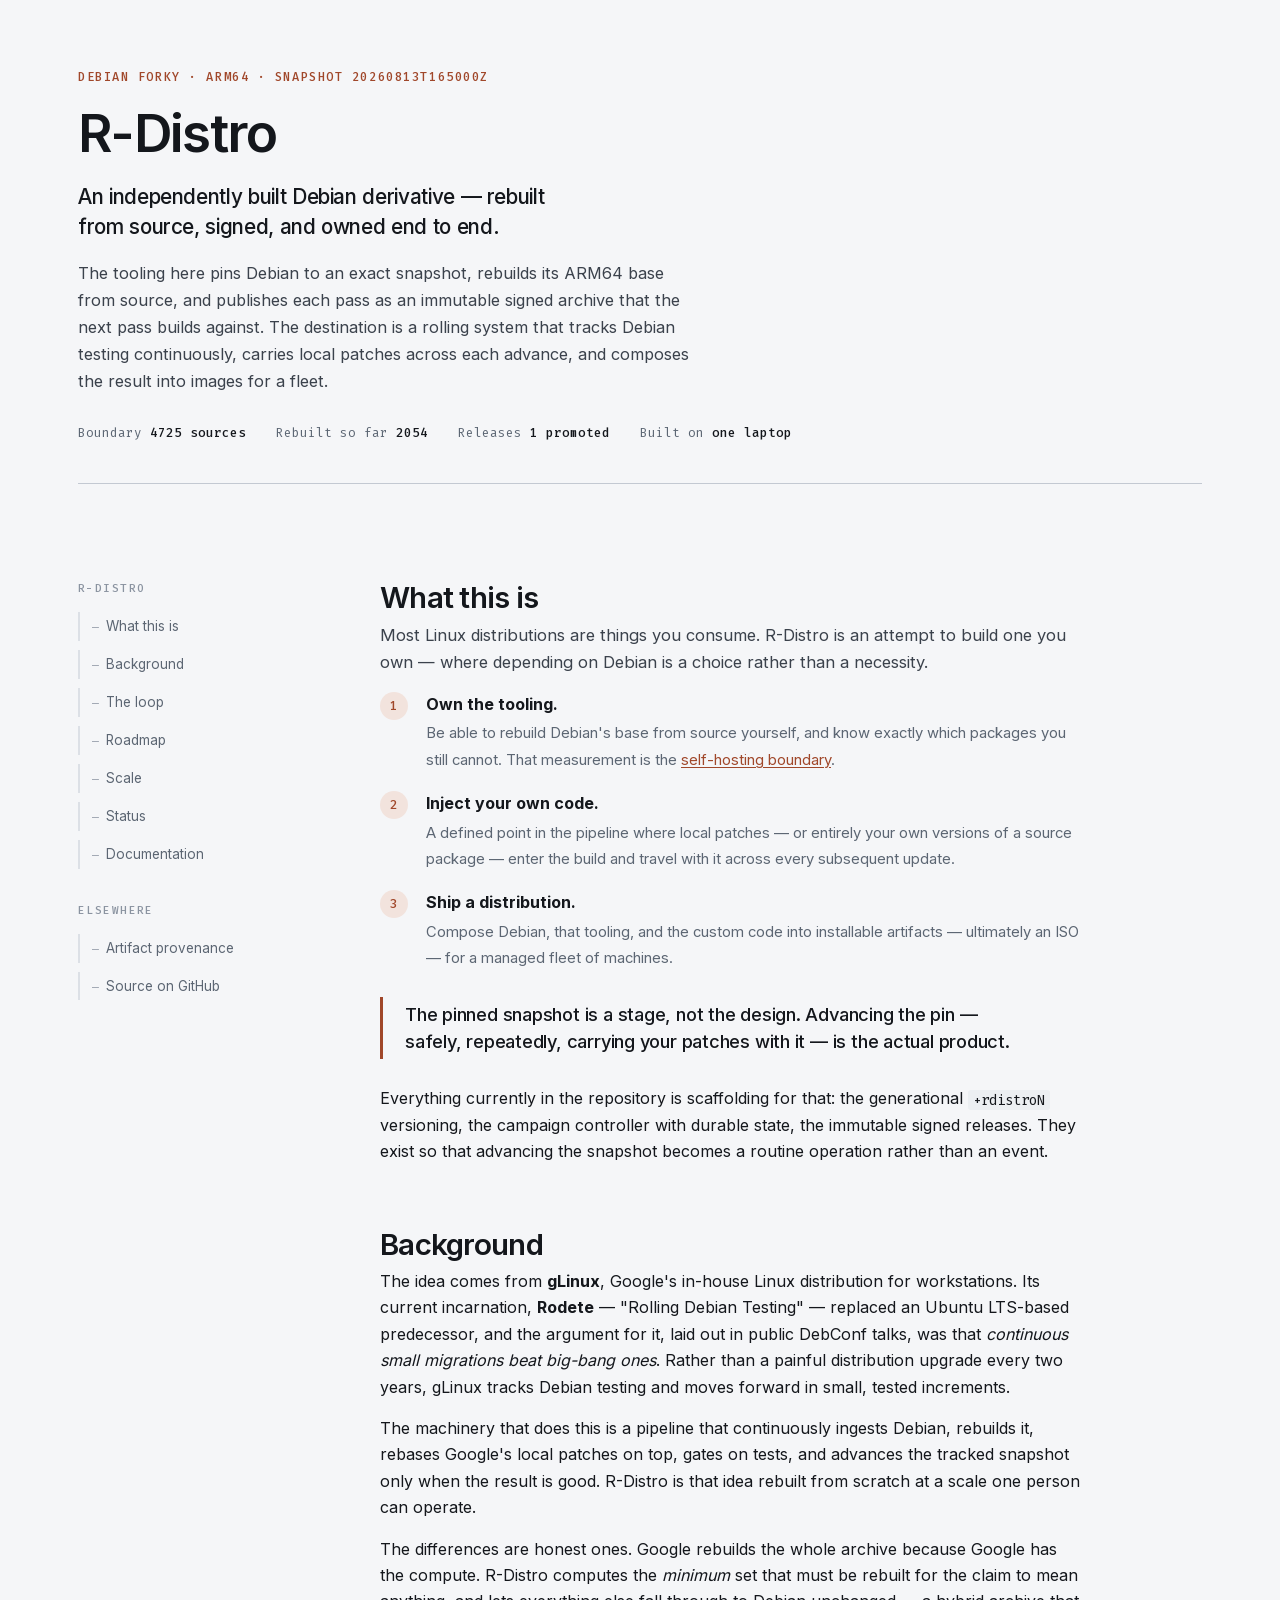
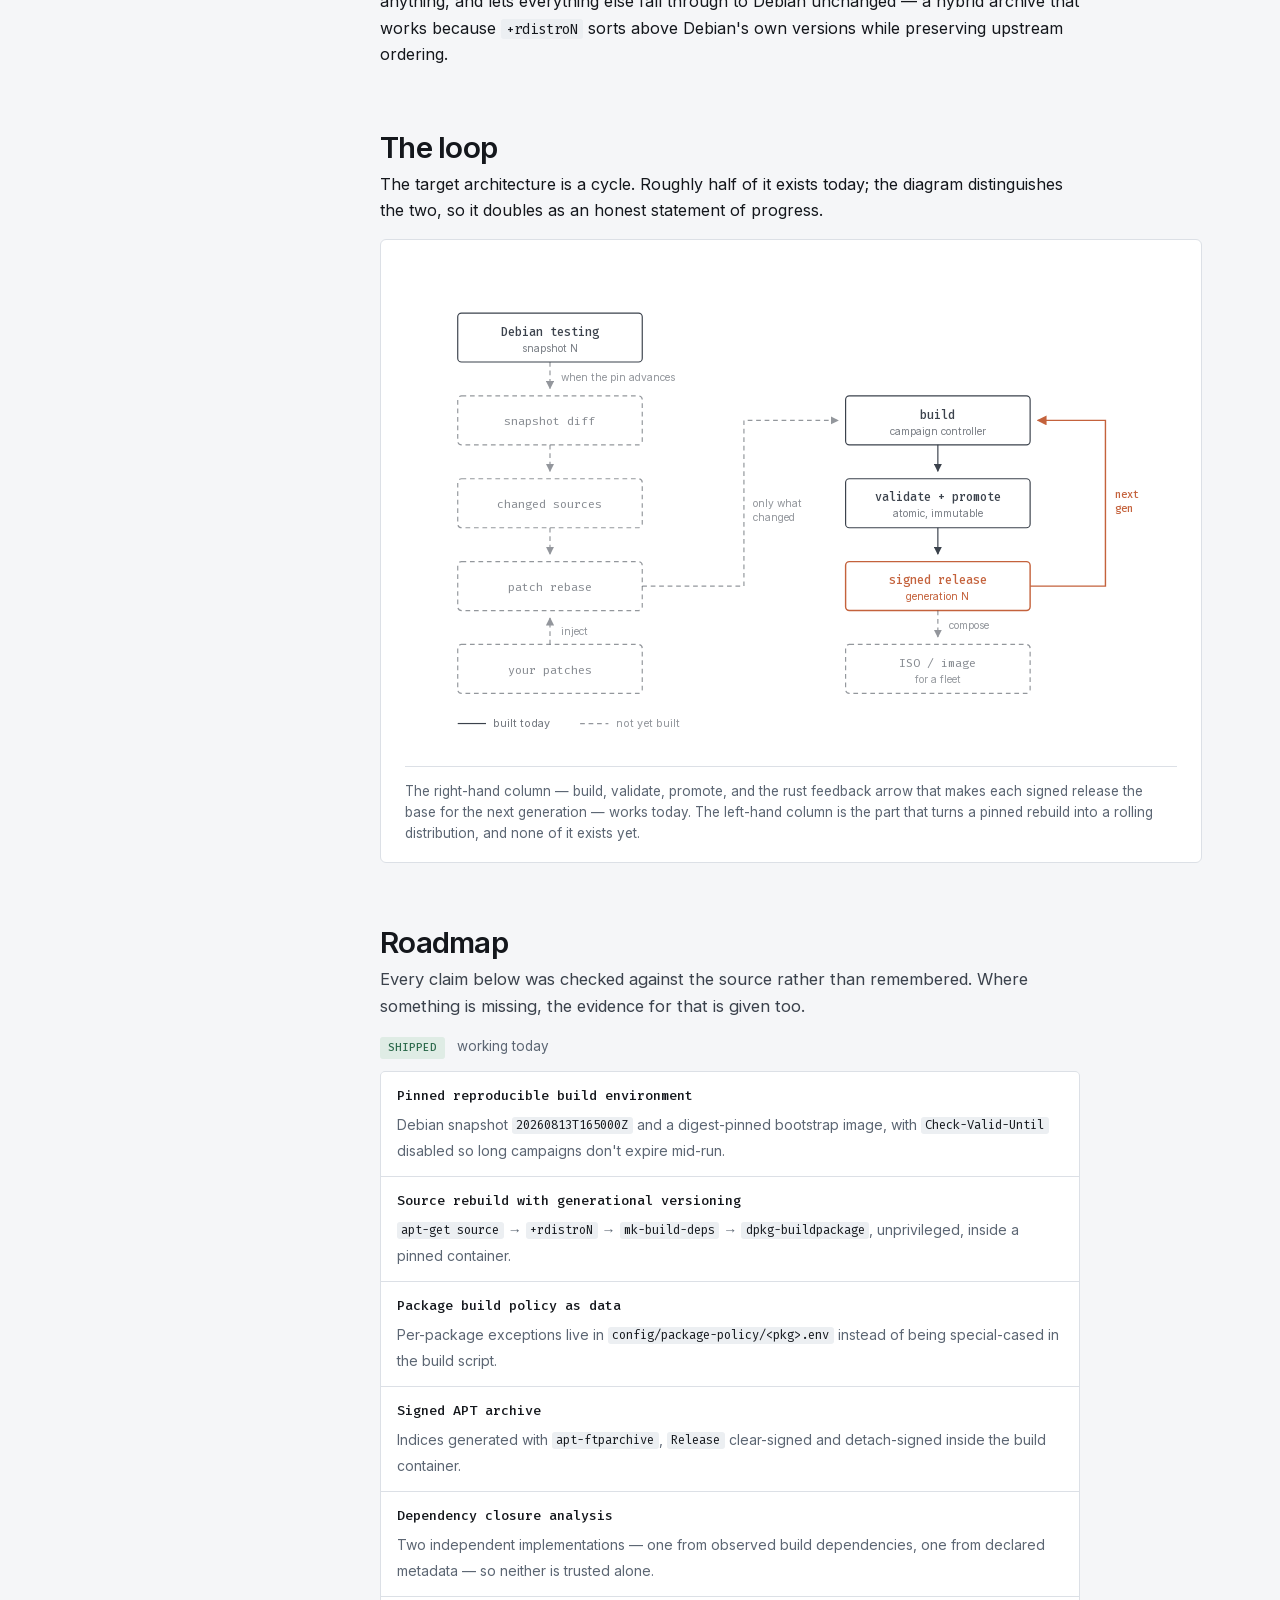
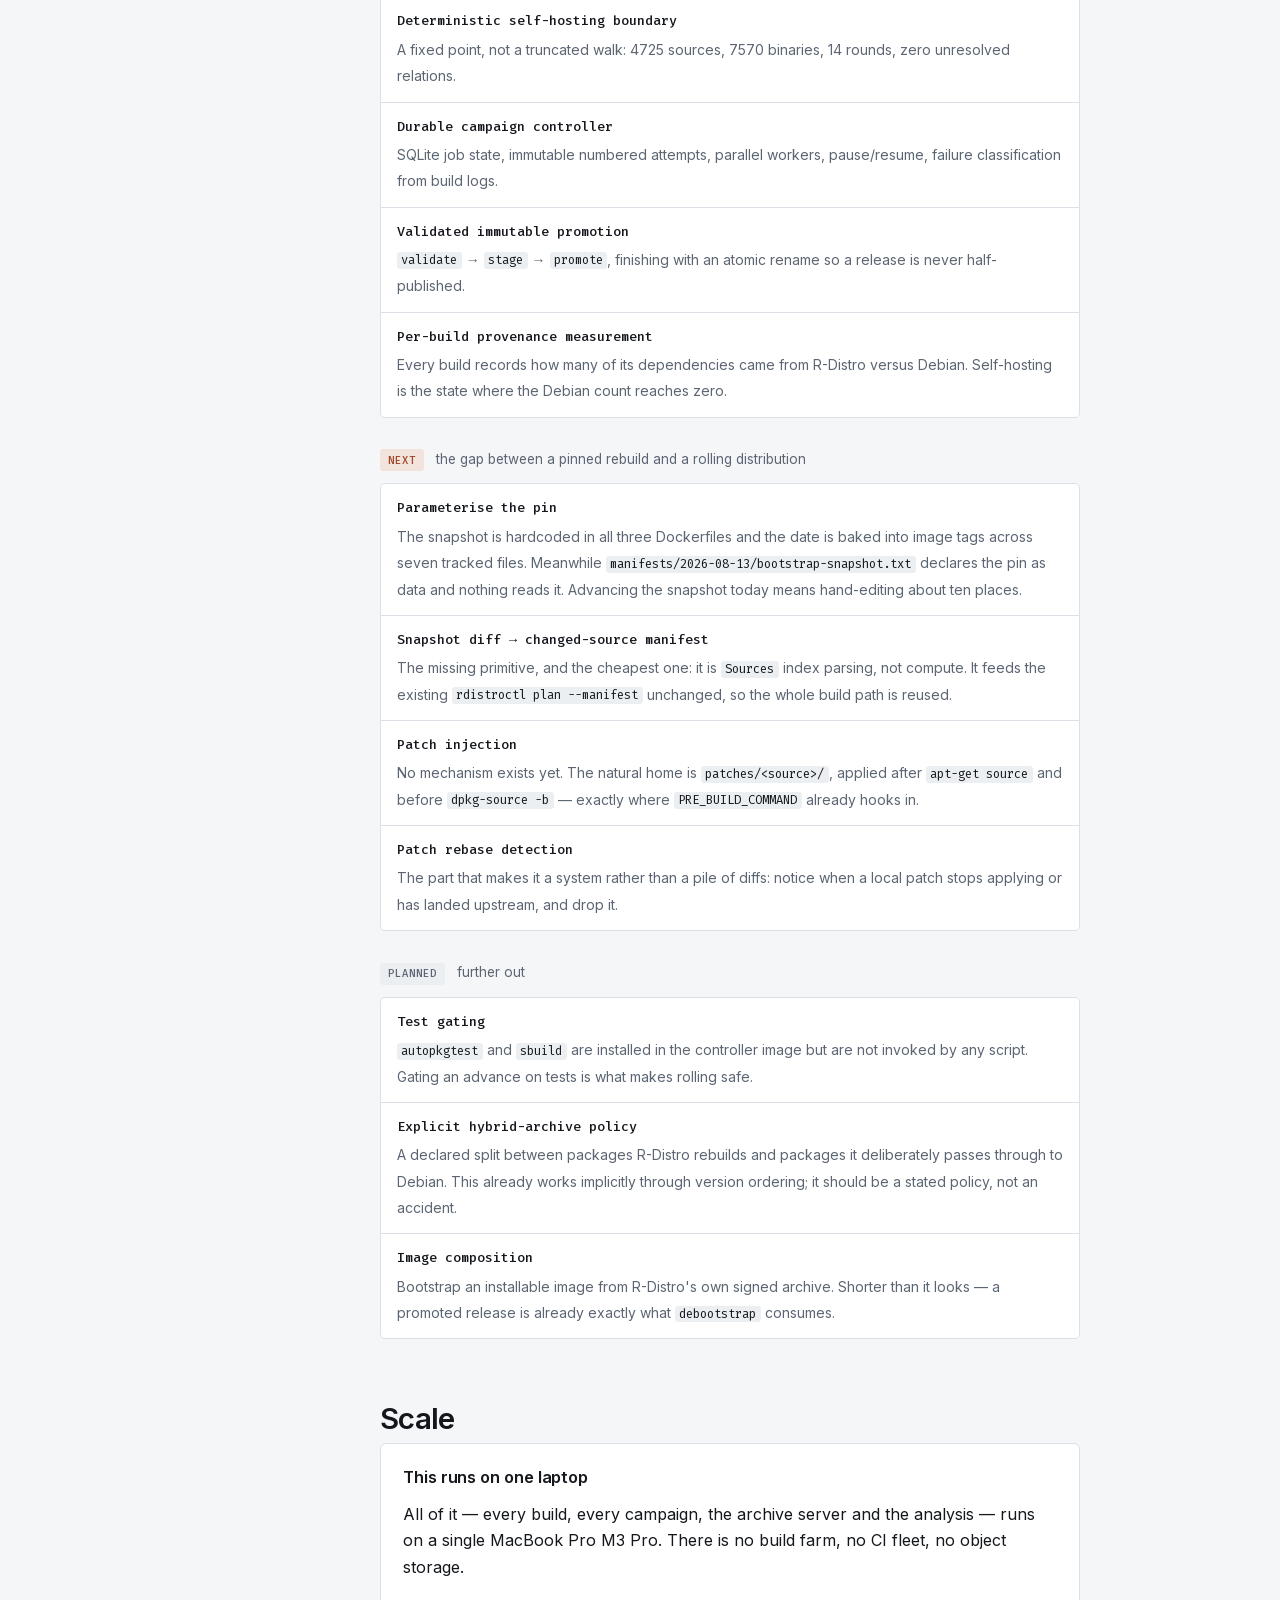
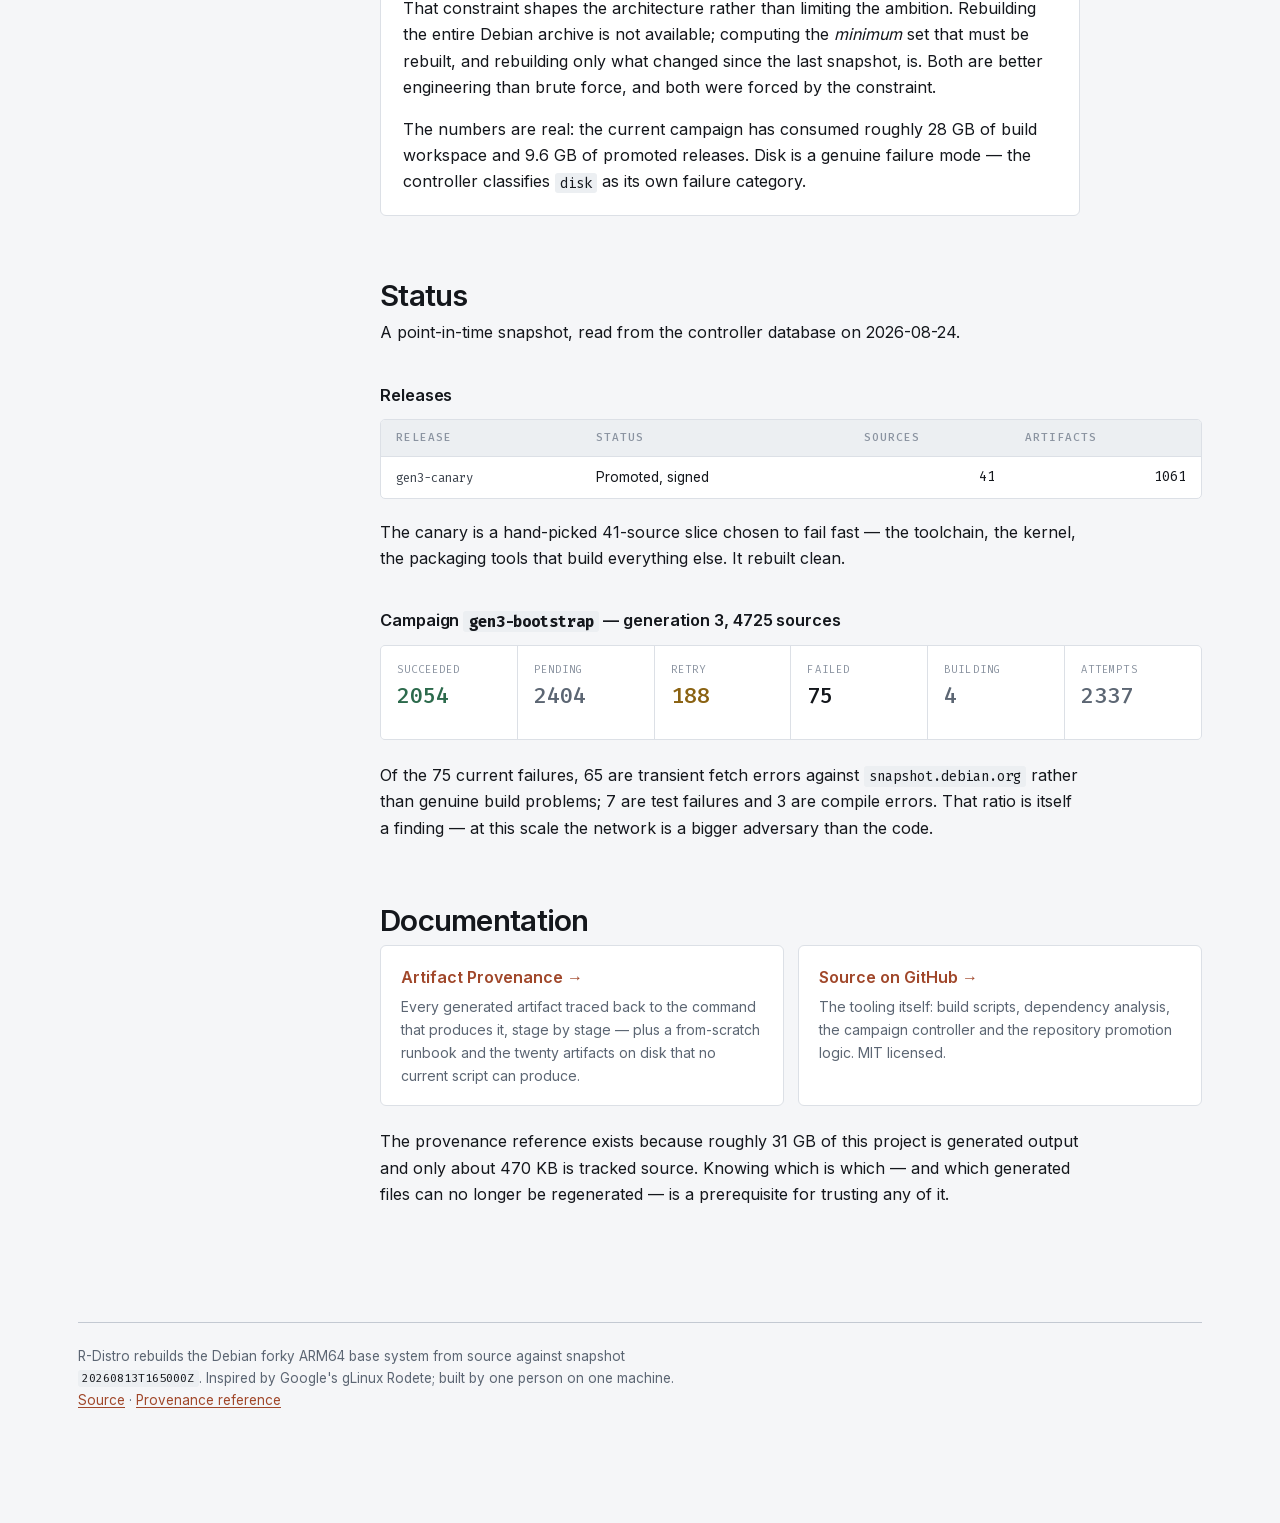
==== commit 965135ee: "Retypeset the docs site: all sans, self-hosted Drops the serif. Spectral was on every h1, h2, standf" ====
--- a/docs/index.html
+++ b/docs/index.html
@@ -14,9 +14,6 @@
 <meta property="og:image" content="https://rshrj.github.io/r-distro/assets/og-image.png">
 <meta name="twitter:card" content="summary_large_image">
 <title>R-Distro</title>
-<link rel="preconnect" href="https://fonts.googleapis.com">
-<link rel="preconnect" href="https://fonts.gstatic.com" crossorigin>
-<link rel="stylesheet" href="https://fonts.googleapis.com/css2?family=Spectral:ital,wght@0,400;0,500;0,600;1,400&family=IBM+Plex+Sans:wght@400;500;600&family=IBM+Plex+Mono:wght@400;500;600&display=swap">
 <link rel="stylesheet" href="assets/style.css">
 <link rel="icon" href="data:image/svg+xml,<svg xmlns=%22http://www.w3.org/2000/svg%22 viewBox=%220 0 100 100%22><text y=%22.9em%22 font-size=%2290%22>&#128230;</text></svg>">
 </head>
@@ -107,67 +104,67 @@
 
           <!-- left column: ingest, not yet built -->
           <rect x="56" y="50" width="196" height="52" rx="4" fill="none" stroke="currentColor" stroke-width="1.25"></rect>
-          <text x="154" y="74" text-anchor="middle" font-family="IBM Plex Mono, monospace" font-size="12.5" font-weight="500" fill="currentColor">Debian testing</text>
-          <text x="154" y="91" text-anchor="middle" font-family="IBM Plex Sans, sans-serif" font-size="11" fill="currentColor" opacity="0.68">snapshot N</text>
+          <text x="154" y="74" text-anchor="middle" font-family="Fira Mono, Menlo, monospace" font-size="12.5" font-weight="500" fill="currentColor">Debian testing</text>
+          <text x="154" y="91" text-anchor="middle" font-family="Inter, Helvetica Neue, Arial, sans-serif" font-size="11" fill="currentColor" opacity="0.68">snapshot N</text>
 
           <rect x="56" y="138" width="196" height="52" rx="4" fill="none" stroke="currentColor" stroke-width="1.25" stroke-dasharray="5 4" opacity="0.55"></rect>
-          <text x="154" y="169" text-anchor="middle" font-family="IBM Plex Mono, monospace" font-size="12.5" fill="currentColor" opacity="0.62">snapshot diff</text>
+          <text x="154" y="169" text-anchor="middle" font-family="Fira Mono, Menlo, monospace" font-size="12.5" fill="currentColor" opacity="0.62">snapshot diff</text>
 
           <rect x="56" y="226" width="196" height="52" rx="4" fill="none" stroke="currentColor" stroke-width="1.25" stroke-dasharray="5 4" opacity="0.55"></rect>
-          <text x="154" y="257" text-anchor="middle" font-family="IBM Plex Mono, monospace" font-size="12.5" fill="currentColor" opacity="0.62">changed sources</text>
+          <text x="154" y="257" text-anchor="middle" font-family="Fira Mono, Menlo, monospace" font-size="12.5" fill="currentColor" opacity="0.62">changed sources</text>
 
           <rect x="56" y="314" width="196" height="52" rx="4" fill="none" stroke="currentColor" stroke-width="1.25" stroke-dasharray="5 4" opacity="0.55"></rect>
-          <text x="154" y="345" text-anchor="middle" font-family="IBM Plex Mono, monospace" font-size="12.5" fill="currentColor" opacity="0.62">patch rebase</text>
+          <text x="154" y="345" text-anchor="middle" font-family="Fira Mono, Menlo, monospace" font-size="12.5" fill="currentColor" opacity="0.62">patch rebase</text>
 
           <rect x="56" y="402" width="196" height="52" rx="4" fill="none" stroke="currentColor" stroke-width="1.25" stroke-dasharray="5 4" opacity="0.55"></rect>
-          <text x="154" y="433" text-anchor="middle" font-family="IBM Plex Mono, monospace" font-size="12.5" fill="currentColor" opacity="0.62">your patches</text>
+          <text x="154" y="433" text-anchor="middle" font-family="Fira Mono, Menlo, monospace" font-size="12.5" fill="currentColor" opacity="0.62">your patches</text>
 
           <!-- right column: built -->
           <rect x="468" y="138" width="196" height="52" rx="4" fill="none" stroke="currentColor" stroke-width="1.25"></rect>
-          <text x="566" y="162" text-anchor="middle" font-family="IBM Plex Mono, monospace" font-size="12.5" font-weight="500" fill="currentColor">build</text>
-          <text x="566" y="179" text-anchor="middle" font-family="IBM Plex Sans, sans-serif" font-size="11" fill="currentColor" opacity="0.68">campaign controller</text>
+          <text x="566" y="162" text-anchor="middle" font-family="Fira Mono, Menlo, monospace" font-size="12.5" font-weight="500" fill="currentColor">build</text>
+          <text x="566" y="179" text-anchor="middle" font-family="Inter, Helvetica Neue, Arial, sans-serif" font-size="11" fill="currentColor" opacity="0.68">campaign controller</text>
 
           <rect x="468" y="226" width="196" height="52" rx="4" fill="none" stroke="currentColor" stroke-width="1.25"></rect>
-          <text x="566" y="250" text-anchor="middle" font-family="IBM Plex Mono, monospace" font-size="12.5" font-weight="500" fill="currentColor">validate + promote</text>
-          <text x="566" y="267" text-anchor="middle" font-family="IBM Plex Sans, sans-serif" font-size="11" fill="currentColor" opacity="0.68">atomic, immutable</text>
+          <text x="566" y="250" text-anchor="middle" font-family="Fira Mono, Menlo, monospace" font-size="12.5" font-weight="500" fill="currentColor">validate + promote</text>
+          <text x="566" y="267" text-anchor="middle" font-family="Inter, Helvetica Neue, Arial, sans-serif" font-size="11" fill="currentColor" opacity="0.68">atomic, immutable</text>
 
           <rect x="468" y="314" width="196" height="52" rx="4" fill="none" stroke="#C4623C" stroke-width="1.5"></rect>
-          <text x="566" y="338" text-anchor="middle" font-family="IBM Plex Mono, monospace" font-size="12.5" font-weight="500" fill="#C4623C">signed release</text>
-          <text x="566" y="355" text-anchor="middle" font-family="IBM Plex Sans, sans-serif" font-size="11" fill="#C4623C">generation N</text>
+          <text x="566" y="338" text-anchor="middle" font-family="Fira Mono, Menlo, monospace" font-size="12.5" font-weight="500" fill="#C4623C">signed release</text>
+          <text x="566" y="355" text-anchor="middle" font-family="Inter, Helvetica Neue, Arial, sans-serif" font-size="11" fill="#C4623C">generation N</text>
 
           <rect x="468" y="402" width="196" height="52" rx="4" fill="none" stroke="currentColor" stroke-width="1.25" stroke-dasharray="5 4" opacity="0.55"></rect>
-          <text x="566" y="426" text-anchor="middle" font-family="IBM Plex Mono, monospace" font-size="12.5" fill="currentColor" opacity="0.62">ISO / image</text>
-          <text x="566" y="443" text-anchor="middle" font-family="IBM Plex Sans, sans-serif" font-size="11" fill="currentColor" opacity="0.52">for a fleet</text>
+          <text x="566" y="426" text-anchor="middle" font-family="Fira Mono, Menlo, monospace" font-size="12.5" fill="currentColor" opacity="0.62">ISO / image</text>
+          <text x="566" y="443" text-anchor="middle" font-family="Inter, Helvetica Neue, Arial, sans-serif" font-size="11" fill="currentColor" opacity="0.52">for a fleet</text>
 
           <!-- left column flow -->
           <line x1="154" y1="102" x2="154" y2="130" stroke="currentColor" stroke-width="1.25" stroke-dasharray="5 4" opacity="0.55" marker-end="url(#a1)"></line>
-          <text x="166" y="122" font-family="IBM Plex Sans, sans-serif" font-size="11" fill="currentColor" opacity="0.55">when the pin advances</text>
+          <text x="166" y="122" font-family="Inter, Helvetica Neue, Arial, sans-serif" font-size="11" fill="currentColor" opacity="0.55">when the pin advances</text>
           <line x1="154" y1="190" x2="154" y2="218" stroke="currentColor" stroke-width="1.25" stroke-dasharray="5 4" opacity="0.55" marker-end="url(#a1)"></line>
           <line x1="154" y1="278" x2="154" y2="306" stroke="currentColor" stroke-width="1.25" stroke-dasharray="5 4" opacity="0.55" marker-end="url(#a1)"></line>
           <line x1="154" y1="402" x2="154" y2="374" stroke="currentColor" stroke-width="1.25" stroke-dasharray="5 4" opacity="0.55" marker-end="url(#a1)"></line>
-          <text x="166" y="392" font-family="IBM Plex Sans, sans-serif" font-size="11" fill="currentColor" opacity="0.55">inject</text>
+          <text x="166" y="392" font-family="Inter, Helvetica Neue, Arial, sans-serif" font-size="11" fill="currentColor" opacity="0.55">inject</text>
 
           <!-- patch rebase -> build -->
           <path d="M 252 340 L 360 340 L 360 164 L 460 164" fill="none" stroke="currentColor" stroke-width="1.25" stroke-dasharray="5 4" opacity="0.55" marker-end="url(#a1)"></path>
-          <text x="370" y="256" font-family="IBM Plex Sans, sans-serif" font-size="11" fill="currentColor" opacity="0.55">only what</text>
-          <text x="370" y="271" font-family="IBM Plex Sans, sans-serif" font-size="11" fill="currentColor" opacity="0.55">changed</text>
+          <text x="370" y="256" font-family="Inter, Helvetica Neue, Arial, sans-serif" font-size="11" fill="currentColor" opacity="0.55">only what</text>
+          <text x="370" y="271" font-family="Inter, Helvetica Neue, Arial, sans-serif" font-size="11" fill="currentColor" opacity="0.55">changed</text>
 
           <!-- right column flow -->
           <line x1="566" y1="190" x2="566" y2="218" stroke="currentColor" stroke-width="1.25" marker-end="url(#a1)"></line>
           <line x1="566" y1="278" x2="566" y2="306" stroke="currentColor" stroke-width="1.25" marker-end="url(#a1)"></line>
           <line x1="566" y1="366" x2="566" y2="394" stroke="currentColor" stroke-width="1.25" stroke-dasharray="5 4" opacity="0.55" marker-end="url(#a1)"></line>
-          <text x="578" y="386" font-family="IBM Plex Sans, sans-serif" font-size="11" fill="currentColor" opacity="0.55">compose</text>
+          <text x="578" y="386" font-family="Inter, Helvetica Neue, Arial, sans-serif" font-size="11" fill="currentColor" opacity="0.55">compose</text>
 
           <!-- feedback: signed release -> build -->
           <path d="M 664 340 L 744 340 L 744 164 L 672 164" fill="none" stroke="#C4623C" stroke-width="1.5" marker-end="url(#a2)"></path>
-          <text x="754" y="246" font-family="IBM Plex Mono, monospace" font-size="11" fill="#C4623C" font-weight="500">next</text>
-          <text x="754" y="261" font-family="IBM Plex Mono, monospace" font-size="11" fill="#C4623C" font-weight="500">gen</text>
+          <text x="754" y="246" font-family="Fira Mono, Menlo, monospace" font-size="11" fill="#C4623C" font-weight="500">next</text>
+          <text x="754" y="261" font-family="Fira Mono, Menlo, monospace" font-size="11" fill="#C4623C" font-weight="500">gen</text>
 
           <!-- legend -->
           <line x1="56" y1="486" x2="86" y2="486" stroke="currentColor" stroke-width="1.25"></line>
-          <text x="94" y="490" font-family="IBM Plex Sans, sans-serif" font-size="11.5" fill="currentColor" opacity="0.72">built today</text>
+          <text x="94" y="490" font-family="Inter, Helvetica Neue, Arial, sans-serif" font-size="11.5" fill="currentColor" opacity="0.72">built today</text>
           <line x1="186" y1="486" x2="216" y2="486" stroke="currentColor" stroke-width="1.25" stroke-dasharray="5 4" opacity="0.55"></line>
-          <text x="224" y="490" font-family="IBM Plex Sans, sans-serif" font-size="11.5" fill="currentColor" opacity="0.55">not yet built</text>
+          <text x="224" y="490" font-family="Inter, Helvetica Neue, Arial, sans-serif" font-size="11.5" fill="currentColor" opacity="0.55">not yet built</text>
         </svg>
         <figcaption>The right-hand column — build, validate, promote, and the rust feedback arrow that makes each signed release the base for the next generation — works today. The left-hand column is the part that turns a pinned rebuild into a rolling distribution, and none of it exists yet.</figcaption>
       </figure>
--- a/docs/assets/style.css
+++ b/docs/assets/style.css
@@ -1,3 +1,46 @@
+/* ==================================================================
+   Self-hosted typefaces — no third-party requests.
+   Inter      SIL OFL 1.1  © The Inter Project Authors      fonts/OFL-Inter.txt
+   Fira Mono  SIL OFL 1.1  © Mozilla Foundation, Telefonica fonts/OFL-FiraMono.txt
+   Latin subset only; anything outside it falls back to the stack.
+   ================================================================== */
+
+@font-face {
+  font-family: "Inter";
+  font-style: normal;
+  font-weight: 400 700;
+  font-display: swap;
+  src: url("fonts/inter-latin-var.woff2") format("woff2");
+  unicode-range: U+0000-00FF, U+0131, U+0152-0153, U+02BB-02BC, U+02C6, U+02DA, U+02DC, U+0304, U+0308, U+0329, U+2000-206F, U+20AC, U+2122, U+2191, U+2193, U+2212, U+2215, U+FEFF, U+FFFD;
+}
+
+@font-face {
+  font-family: "Fira Mono";
+  font-style: normal;
+  font-weight: 400;
+  font-display: swap;
+  src: url("fonts/fira-mono-400-latin.woff2") format("woff2");
+  unicode-range: U+0000-00FF, U+0131, U+0152-0153, U+02BB-02BC, U+02C6, U+02DA, U+02DC, U+0304, U+0308, U+0329, U+2000-206F, U+20AC, U+2122, U+2191, U+2193, U+2212, U+2215, U+FEFF, U+FFFD;
+}
+
+@font-face {
+  font-family: "Fira Mono";
+  font-style: normal;
+  font-weight: 500;
+  font-display: swap;
+  src: url("fonts/fira-mono-500-latin.woff2") format("woff2");
+  unicode-range: U+0000-00FF, U+0131, U+0152-0153, U+02BB-02BC, U+02C6, U+02DA, U+02DC, U+0304, U+0308, U+0329, U+2000-206F, U+20AC, U+2122, U+2191, U+2193, U+2212, U+2215, U+FEFF, U+FFFD;
+}
+
+@font-face {
+  font-family: "Fira Mono";
+  font-style: normal;
+  font-weight: 700;
+  font-display: swap;
+  src: url("fonts/fira-mono-700-latin.woff2") format("woff2");
+  unicode-range: U+0000-00FF, U+0131, U+0152-0153, U+02BB-02BC, U+02C6, U+02DA, U+02DC, U+0304, U+0308, U+0329, U+2000-206F, U+20AC, U+2122, U+2191, U+2193, U+2212, U+2215, U+FEFF, U+FFFD;
+}
+
 :root {
   --ground:      #F5F6F8;
   --surface:     #FFFFFF;
@@ -17,9 +60,8 @@
   --stranded:    #6B5370;
   --stranded-soft:#EBE3EC;
 
-  --f-display: "Spectral", "Iowan Old Style", Georgia, serif;
-  --f-body:    "IBM Plex Sans", "Helvetica Neue", Arial, sans-serif;
-  --f-mono:    "IBM Plex Mono", ui-monospace, "SF Mono", Menlo, monospace;
+  --f-body: "Inter", "Helvetica Neue", Helvetica, Arial, sans-serif;
+  --f-mono: "Fira Mono", ui-monospace, "SF Mono", Menlo, monospace;
 
   --measure: 70ch;
   --rail: 250px;
@@ -108,20 +150,21 @@
 }
 
 h1 {
-  font-family: var(--f-display);
+  font-family: var(--f-body);
   font-weight: 600;
-  font-size: clamp(2.3rem, 5.2vw, 3.5rem);
-  line-height: 1.08;
-  letter-spacing: -0.015em;
+  font-size: clamp(2.2rem, 5vw, 3.3rem);
+  line-height: 1.06;
+  letter-spacing: -0.032em;
   margin: 0 0 20px;
   text-wrap: balance;
   max-width: 20ch;
 }
 
 .standfirst {
-  font-family: var(--f-display);
-  font-size: 1.2rem;
+  font-family: var(--f-body);
+  font-size: 1.16rem;
   line-height: 1.6;
+  letter-spacing: -0.006em;
   color: var(--ink-2);
   max-width: 62ch;
   margin: 0;
@@ -156,7 +199,7 @@
 .rail h2 {
   font-family: var(--f-mono);
   font-size: 11px;
-  font-weight: 600;
+  font-weight: 500;
   letter-spacing: 0.13em;
   text-transform: uppercase;
   color: var(--faint);
@@ -206,11 +249,11 @@
 section { margin-bottom: 62px; scroll-margin-top: 24px; }
 
 h2.sec {
-  font-family: var(--f-display);
+  font-family: var(--f-body);
   font-size: 1.85rem;
   font-weight: 600;
   line-height: 1.2;
-  letter-spacing: -0.01em;
+  letter-spacing: -0.024em;
   margin: 0 0 6px;
   text-wrap: balance;
   display: flex;
@@ -247,7 +290,7 @@
 
 code {
   font-family: var(--f-mono);
-  font-size: 0.855em;
+  font-size: 0.875em;
   background: var(--surface-2);
   padding: 0.12em 0.36em;
   border-radius: 3px;
@@ -257,7 +300,7 @@
 
 pre {
   font-family: var(--f-mono);
-  font-size: 13px;
+  font-size: 13.5px;
   line-height: 1.62;
   background: var(--surface);
   border: 1px solid var(--rule);
@@ -276,7 +319,7 @@
   display: inline-block;
   font-family: var(--f-mono);
   font-size: 10.5px;
-  font-weight: 600;
+  font-weight: 500;
   letter-spacing: 0.1em;
   text-transform: uppercase;
   padding: 2.5px 8px;
@@ -315,7 +358,7 @@
 th {
   font-family: var(--f-mono);
   font-size: 11px;
-  font-weight: 600;
+  font-weight: 500;
   letter-spacing: 0.09em;
   text-transform: uppercase;
   color: var(--faint);
@@ -372,7 +415,7 @@
 .stranded-item .idx {
   font-family: var(--f-mono);
   font-size: 12.5px;
-  font-weight: 600;
+  font-weight: 500;
   color: var(--stranded);
   font-variant-numeric: tabular-nums;
   padding-top: 4px;
@@ -380,7 +423,7 @@
 .stranded-item h4 {
   font-family: var(--f-mono);
   font-size: 14px;
-  font-weight: 600;
+  font-weight: 500;
   margin: 0 0 8px;
   color: var(--ink);
   line-height: 1.45;
@@ -448,9 +491,11 @@
 
 .masthead.hero { padding-bottom: 40px; }
 .hero-lede {
-  font-family: var(--f-display);
-  font-size: 1.34rem;
-  line-height: 1.55;
+  font-family: var(--f-body);
+  font-size: 1.3rem;
+  font-weight: 500;
+  line-height: 1.45;
+  letter-spacing: -0.017em;
   color: var(--ink);
   max-width: 40ch;
   margin: 0 0 18px;
@@ -473,7 +518,7 @@
   width: 28px; height: 28px;
   display: grid; place-items: center;
   font-family: var(--f-mono);
-  font-size: 12.5px; font-weight: 600;
+  font-size: 12.5px; font-weight: 500;
   color: var(--accent);
   background: var(--accent-soft);
   border-radius: 50%;
@@ -483,9 +528,11 @@
 
 /* pull statement */
 .pull {
-  font-family: var(--f-display);
-  font-size: 1.2rem;
+  font-family: var(--f-body);
+  font-size: 1.14rem;
+  font-weight: 500;
   line-height: 1.5;
+  letter-spacing: -0.012em;
   color: var(--ink);
   border-left: 3px solid var(--accent);
   padding: 4px 0 4px 22px;
@@ -507,7 +554,7 @@
 .rm-list { list-style: none; padding: 0; margin: 12px 0 0; display: flex; flex-direction: column; gap: 1px;
            background: var(--rule); border: 1px solid var(--rule); border-radius: 5px; overflow: hidden; }
 .rm-list li { background: var(--surface); padding: 13px 16px; margin: 0; }
-.rm-list b { display: block; font-family: var(--f-mono); font-size: 13.5px; font-weight: 600; color: var(--ink); margin-bottom: 3px; }
+.rm-list b { display: block; font-family: var(--f-mono); font-size: 13.5px; font-weight: 500; color: var(--ink); margin-bottom: 3px; }
 .rm-list span { font-size: 14px; color: var(--muted); }
 .rm-list code { font-size: 0.87em; }
 
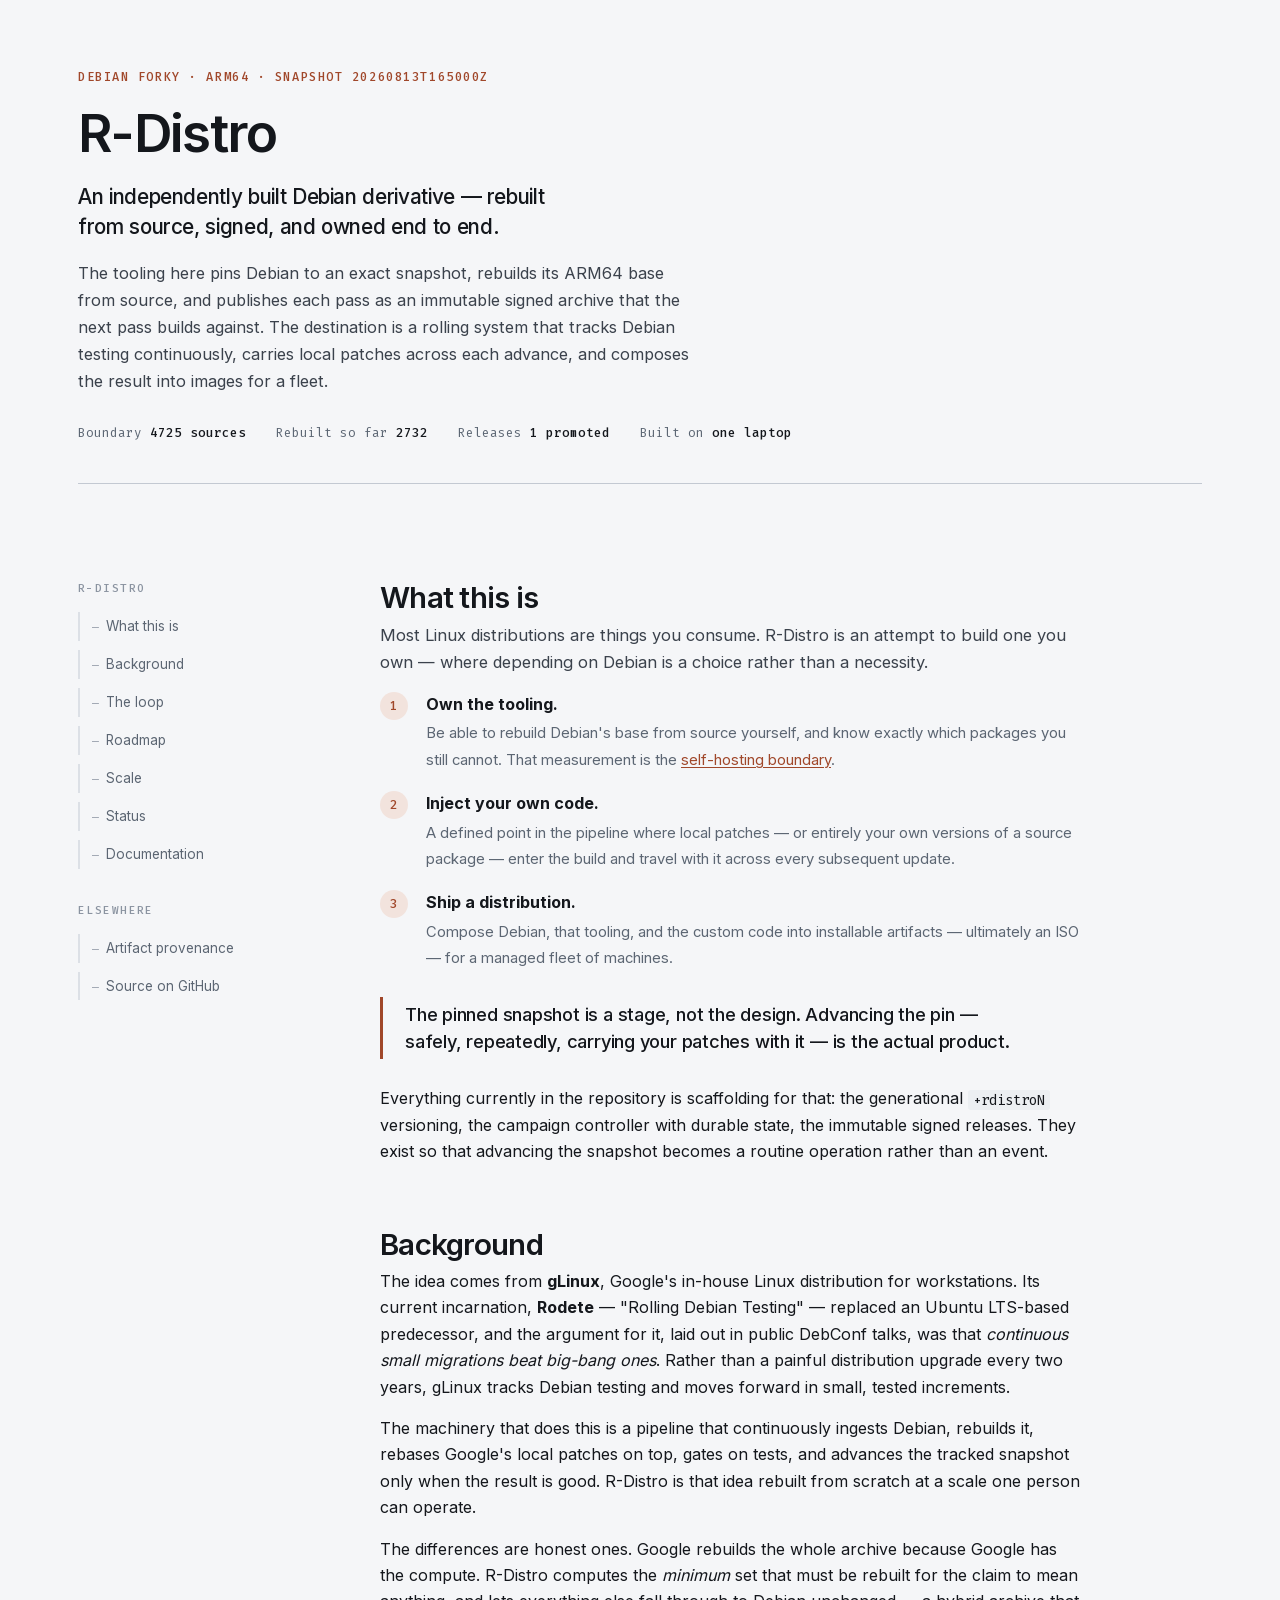
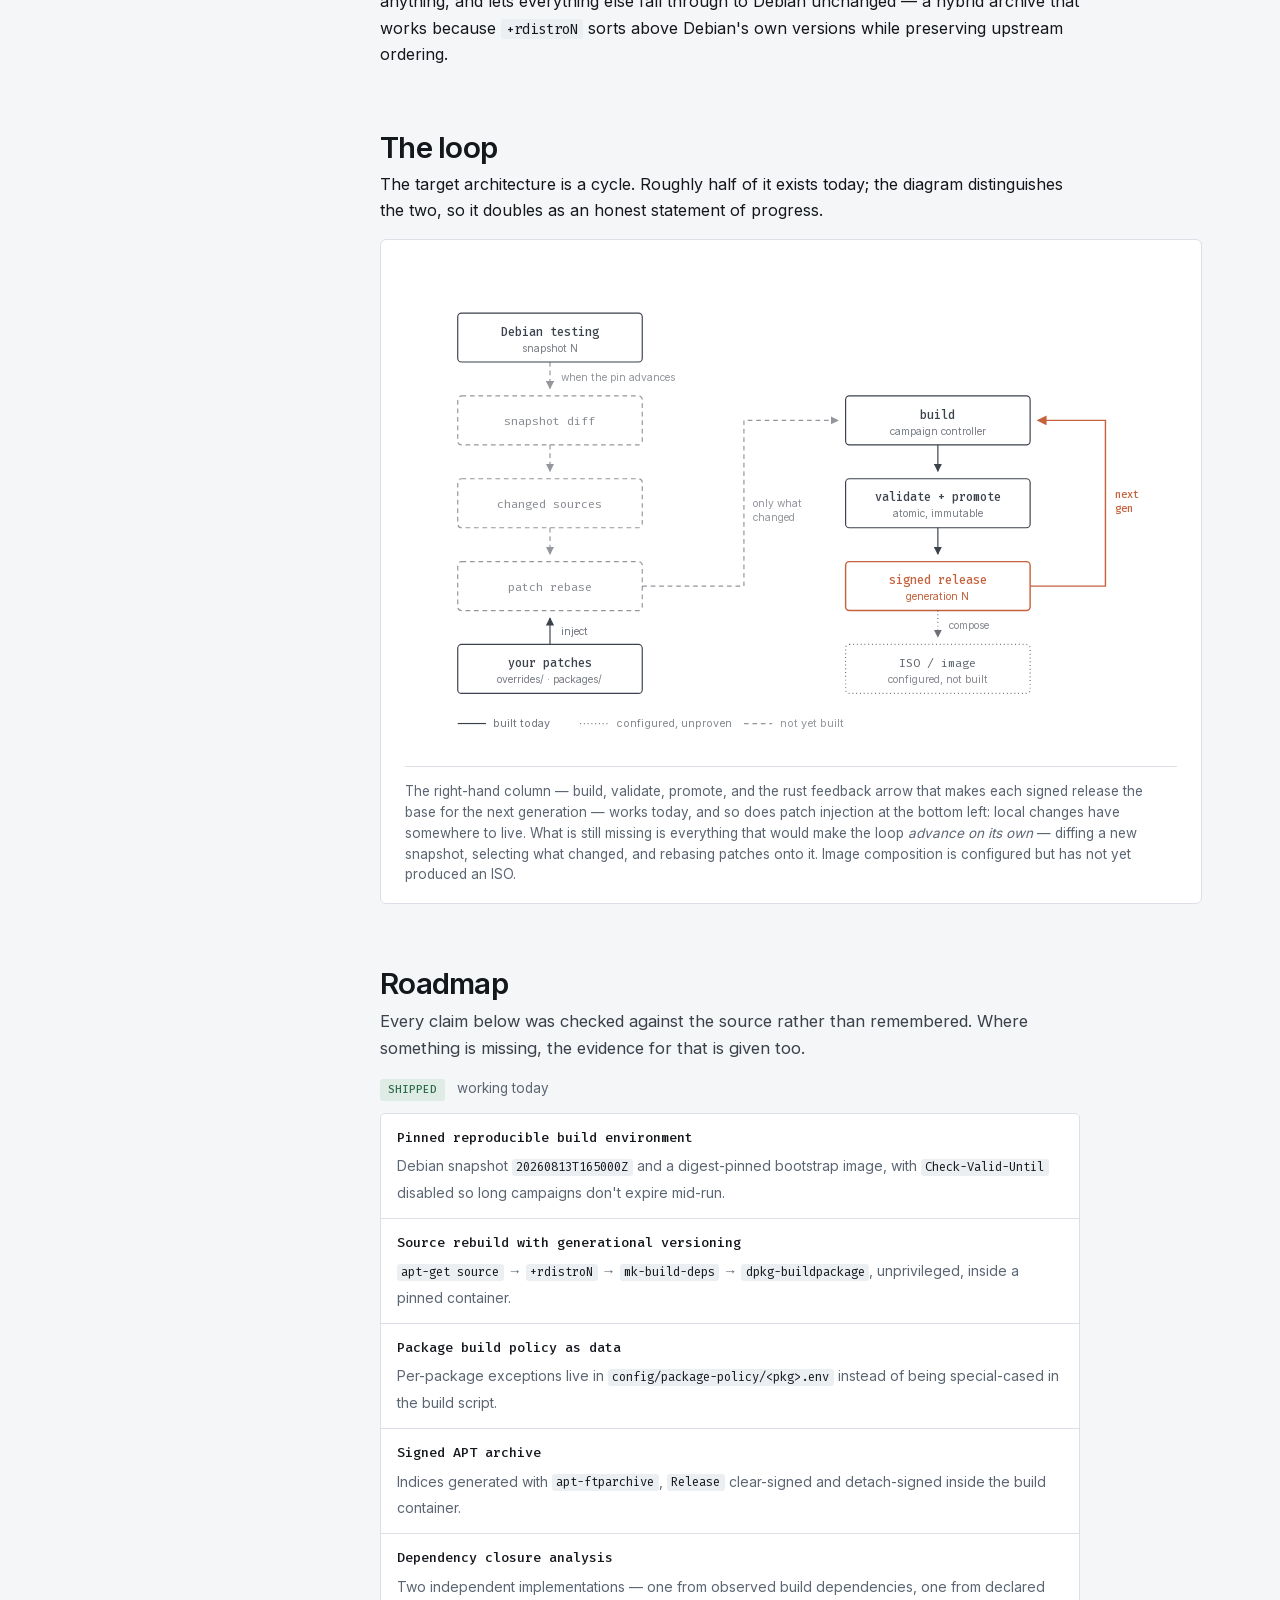
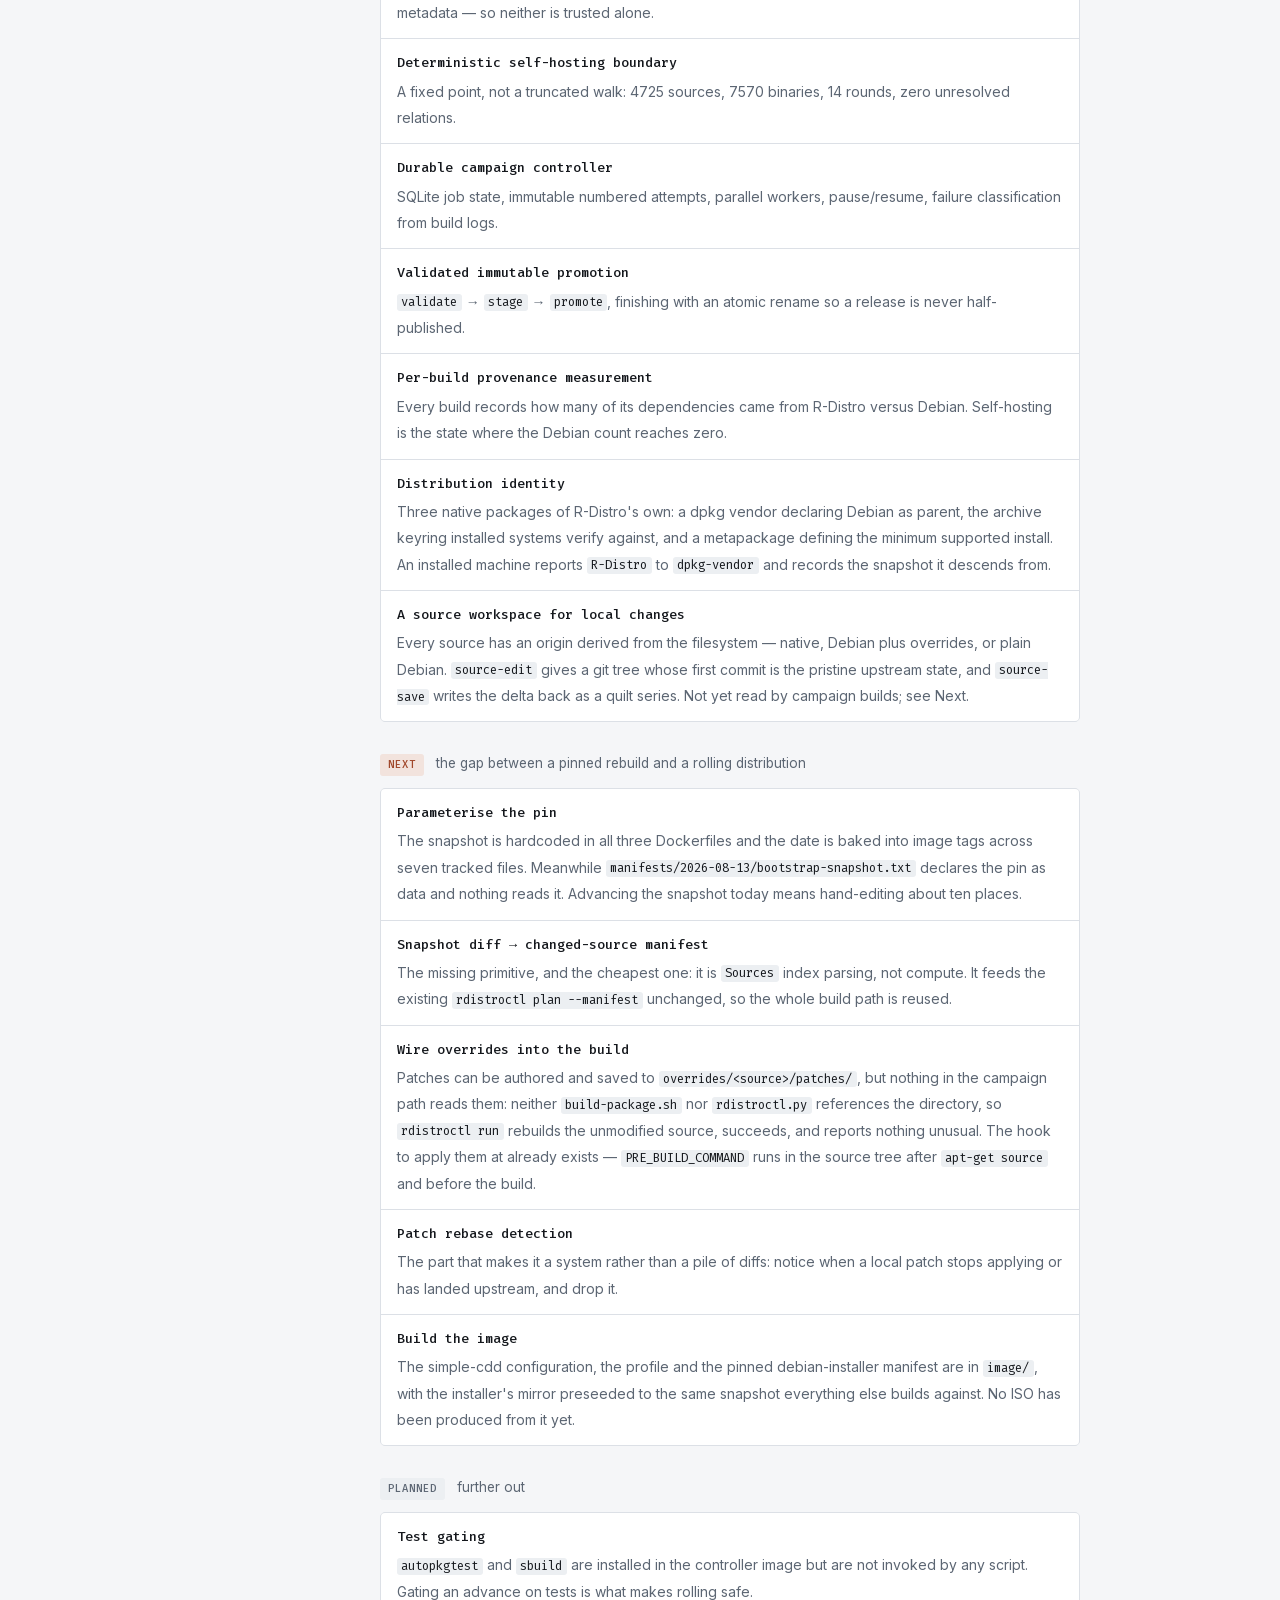
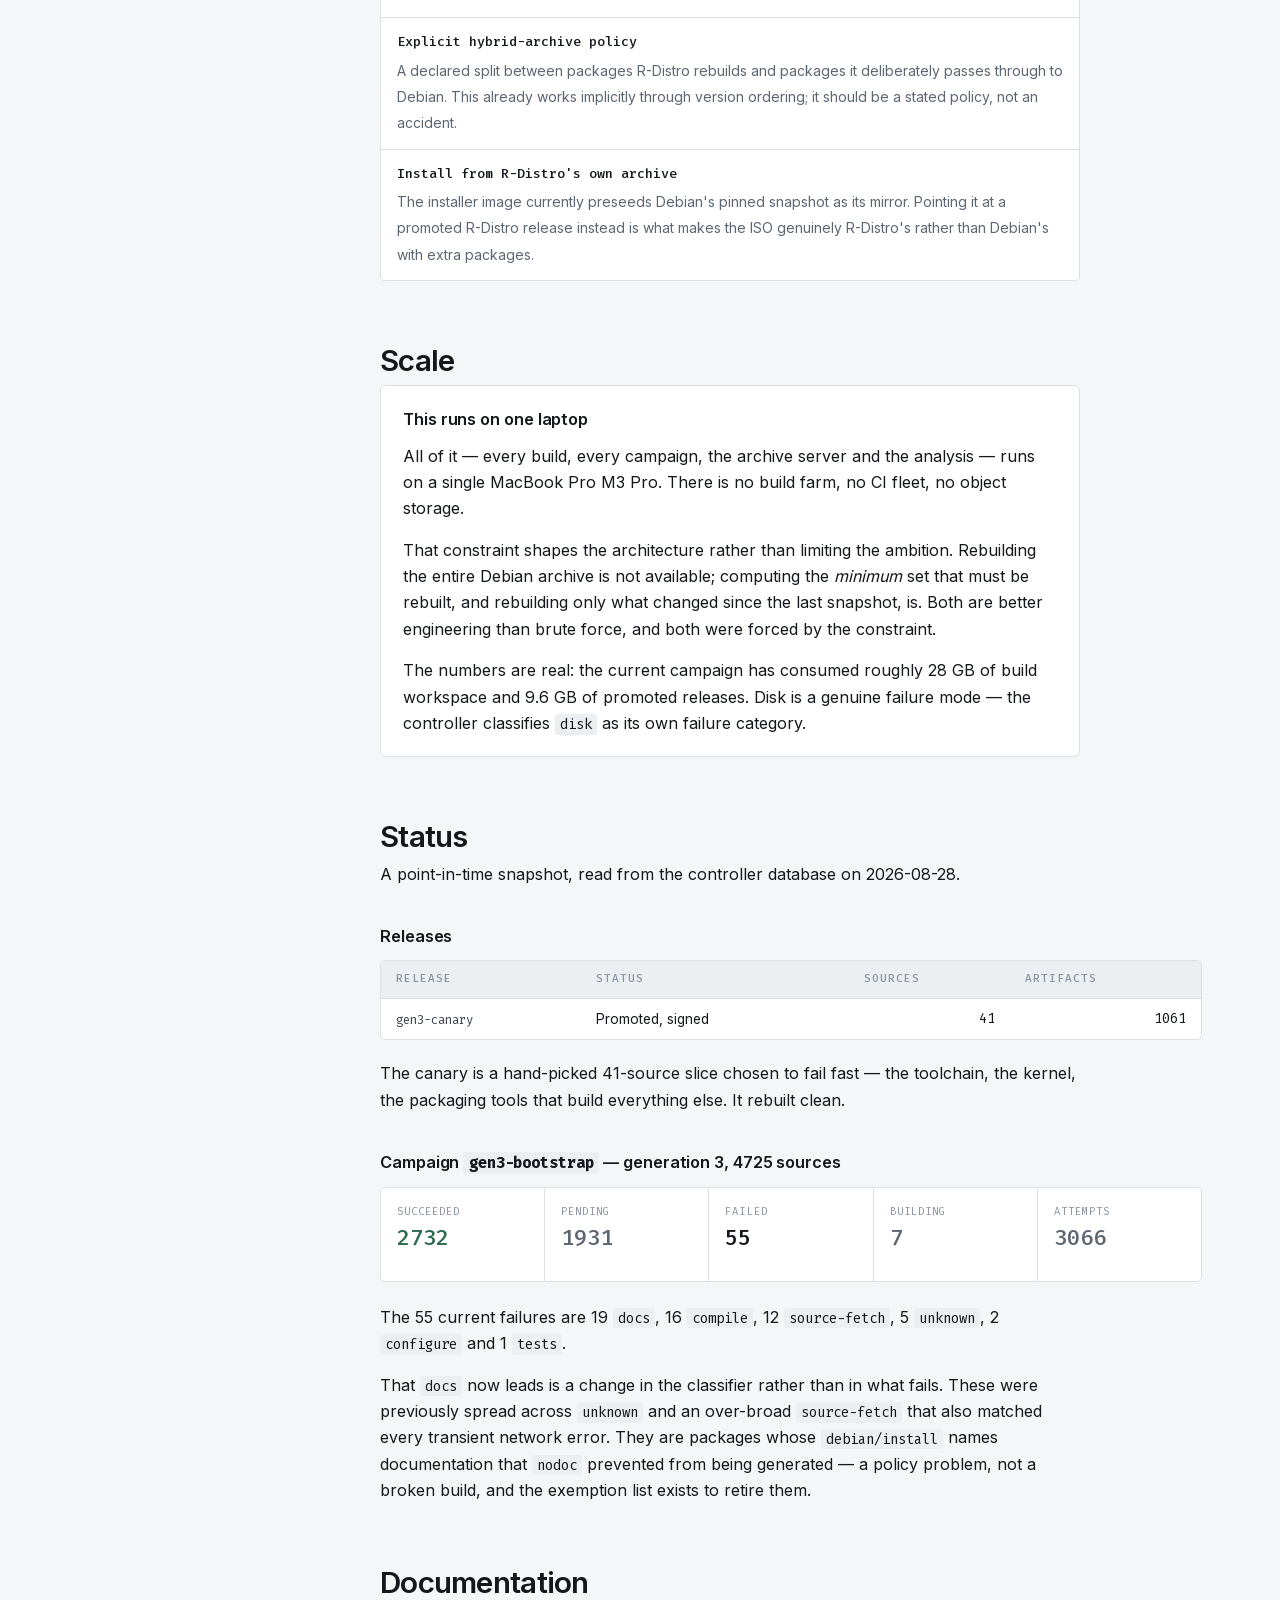
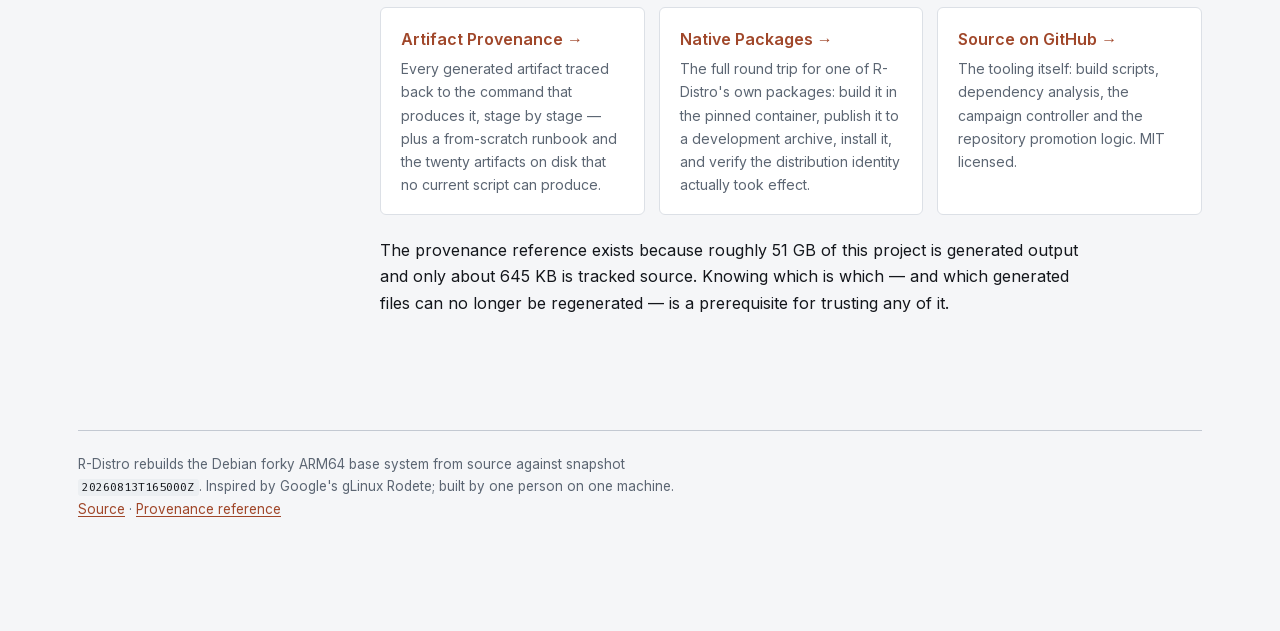
==== commit c7c23469: "Document the source workspace, native packages and image build The documentation asserted that patch" ====
--- a/docs/index.html
+++ b/docs/index.html
@@ -28,7 +28,7 @@
     <p class="hero-sub">The tooling here pins Debian to an exact snapshot, rebuilds its ARM64 base from source, and publishes each pass as an immutable signed archive that the next pass builds against. The destination is a rolling system that tracks Debian testing continuously, carries local patches across each advance, and composes the result into images for a fleet.</p>
     <div class="masthead-meta">
       <span>Boundary <b>4725 sources</b></span>
-      <span>Rebuilt so far <b>2054</b></span>
+      <span>Rebuilt so far <b>2732</b></span>
       <span>Releases <b>1 promoted</b></span>
       <span>Built on <b>one laptop</b></span>
     </div>
@@ -92,7 +92,7 @@
       <p>The target architecture is a cycle. Roughly half of it exists today; the diagram distinguishes the two, so it doubles as an honest statement of progress.</p>
 
       <figure>
-        <svg viewBox="0 0 820 512" role="img" aria-label="The R-Distro cycle. Built today: build, validate and promote, signed release, and the feedback arrow by which each signed release becomes the base for the next generation's builds. Not yet built: snapshot diff, changed-source selection, patch rebase with local patch injection, and image composition into an ISO for a fleet.">
+        <svg viewBox="0 0 820 512" role="img" aria-label="The R-Distro cycle. Built today: local patch injection, build, validate and promote, signed release, and the feedback arrow by which each signed release becomes the base for the next generation's builds. Configured but not yet proven: image composition into an ISO for a fleet. Not yet built: snapshot diff, changed-source selection, and patch rebase.">
           <defs>
             <marker id="a1" viewBox="0 0 10 10" refX="9" refY="5" markerWidth="7" markerHeight="7" orient="auto-start-reverse">
               <path d="M 0 0 L 10 5 L 0 10 z" fill="currentColor"></path>
@@ -116,8 +116,9 @@
           <rect x="56" y="314" width="196" height="52" rx="4" fill="none" stroke="currentColor" stroke-width="1.25" stroke-dasharray="5 4" opacity="0.55"></rect>
           <text x="154" y="345" text-anchor="middle" font-family="Fira Mono, Menlo, monospace" font-size="12.5" fill="currentColor" opacity="0.62">patch rebase</text>
 
-          <rect x="56" y="402" width="196" height="52" rx="4" fill="none" stroke="currentColor" stroke-width="1.25" stroke-dasharray="5 4" opacity="0.55"></rect>
-          <text x="154" y="433" text-anchor="middle" font-family="Fira Mono, Menlo, monospace" font-size="12.5" fill="currentColor" opacity="0.62">your patches</text>
+          <rect x="56" y="402" width="196" height="52" rx="4" fill="none" stroke="currentColor" stroke-width="1.25"></rect>
+          <text x="154" y="426" text-anchor="middle" font-family="Fira Mono, Menlo, monospace" font-size="12.5" font-weight="500" fill="currentColor">your patches</text>
+          <text x="154" y="443" text-anchor="middle" font-family="Inter, Helvetica Neue, Arial, sans-serif" font-size="11" fill="currentColor" opacity="0.68">overrides/ · packages/</text>
 
           <!-- right column: built -->
           <rect x="468" y="138" width="196" height="52" rx="4" fill="none" stroke="currentColor" stroke-width="1.25"></rect>
@@ -132,17 +133,17 @@
           <text x="566" y="338" text-anchor="middle" font-family="Fira Mono, Menlo, monospace" font-size="12.5" font-weight="500" fill="#C4623C">signed release</text>
           <text x="566" y="355" text-anchor="middle" font-family="Inter, Helvetica Neue, Arial, sans-serif" font-size="11" fill="#C4623C">generation N</text>
 
-          <rect x="468" y="402" width="196" height="52" rx="4" fill="none" stroke="currentColor" stroke-width="1.25" stroke-dasharray="5 4" opacity="0.55"></rect>
-          <text x="566" y="426" text-anchor="middle" font-family="Fira Mono, Menlo, monospace" font-size="12.5" fill="currentColor" opacity="0.62">ISO / image</text>
-          <text x="566" y="443" text-anchor="middle" font-family="Inter, Helvetica Neue, Arial, sans-serif" font-size="11" fill="currentColor" opacity="0.52">for a fleet</text>
+          <rect x="468" y="402" width="196" height="52" rx="4" fill="none" stroke="currentColor" stroke-width="1.25" stroke-dasharray="1 3" opacity="0.75"></rect>
+          <text x="566" y="426" text-anchor="middle" font-family="Fira Mono, Menlo, monospace" font-size="12.5" fill="currentColor" opacity="0.82">ISO / image</text>
+          <text x="566" y="443" text-anchor="middle" font-family="Inter, Helvetica Neue, Arial, sans-serif" font-size="11" fill="currentColor" opacity="0.62">configured, not built</text>
 
           <!-- left column flow -->
           <line x1="154" y1="102" x2="154" y2="130" stroke="currentColor" stroke-width="1.25" stroke-dasharray="5 4" opacity="0.55" marker-end="url(#a1)"></line>
           <text x="166" y="122" font-family="Inter, Helvetica Neue, Arial, sans-serif" font-size="11" fill="currentColor" opacity="0.55">when the pin advances</text>
           <line x1="154" y1="190" x2="154" y2="218" stroke="currentColor" stroke-width="1.25" stroke-dasharray="5 4" opacity="0.55" marker-end="url(#a1)"></line>
           <line x1="154" y1="278" x2="154" y2="306" stroke="currentColor" stroke-width="1.25" stroke-dasharray="5 4" opacity="0.55" marker-end="url(#a1)"></line>
-          <line x1="154" y1="402" x2="154" y2="374" stroke="currentColor" stroke-width="1.25" stroke-dasharray="5 4" opacity="0.55" marker-end="url(#a1)"></line>
-          <text x="166" y="392" font-family="Inter, Helvetica Neue, Arial, sans-serif" font-size="11" fill="currentColor" opacity="0.55">inject</text>
+          <line x1="154" y1="402" x2="154" y2="374" stroke="currentColor" stroke-width="1.25" marker-end="url(#a1)"></line>
+          <text x="166" y="392" font-family="Inter, Helvetica Neue, Arial, sans-serif" font-size="11" fill="currentColor" opacity="0.72">inject</text>
 
           <!-- patch rebase -> build -->
           <path d="M 252 340 L 360 340 L 360 164 L 460 164" fill="none" stroke="currentColor" stroke-width="1.25" stroke-dasharray="5 4" opacity="0.55" marker-end="url(#a1)"></path>
@@ -152,8 +153,8 @@
           <!-- right column flow -->
           <line x1="566" y1="190" x2="566" y2="218" stroke="currentColor" stroke-width="1.25" marker-end="url(#a1)"></line>
           <line x1="566" y1="278" x2="566" y2="306" stroke="currentColor" stroke-width="1.25" marker-end="url(#a1)"></line>
-          <line x1="566" y1="366" x2="566" y2="394" stroke="currentColor" stroke-width="1.25" stroke-dasharray="5 4" opacity="0.55" marker-end="url(#a1)"></line>
-          <text x="578" y="386" font-family="Inter, Helvetica Neue, Arial, sans-serif" font-size="11" fill="currentColor" opacity="0.55">compose</text>
+          <line x1="566" y1="366" x2="566" y2="394" stroke="currentColor" stroke-width="1.25" stroke-dasharray="1 3" opacity="0.75" marker-end="url(#a1)"></line>
+          <text x="578" y="386" font-family="Inter, Helvetica Neue, Arial, sans-serif" font-size="11" fill="currentColor" opacity="0.62">compose</text>
 
           <!-- feedback: signed release -> build -->
           <path d="M 664 340 L 744 340 L 744 164 L 672 164" fill="none" stroke="#C4623C" stroke-width="1.5" marker-end="url(#a2)"></path>
@@ -163,10 +164,12 @@
           <!-- legend -->
           <line x1="56" y1="486" x2="86" y2="486" stroke="currentColor" stroke-width="1.25"></line>
           <text x="94" y="490" font-family="Inter, Helvetica Neue, Arial, sans-serif" font-size="11.5" fill="currentColor" opacity="0.72">built today</text>
-          <line x1="186" y1="486" x2="216" y2="486" stroke="currentColor" stroke-width="1.25" stroke-dasharray="5 4" opacity="0.55"></line>
-          <text x="224" y="490" font-family="Inter, Helvetica Neue, Arial, sans-serif" font-size="11.5" fill="currentColor" opacity="0.55">not yet built</text>
+          <line x1="186" y1="486" x2="216" y2="486" stroke="currentColor" stroke-width="1.25" stroke-dasharray="1 3" opacity="0.75"></line>
+          <text x="224" y="490" font-family="Inter, Helvetica Neue, Arial, sans-serif" font-size="11.5" fill="currentColor" opacity="0.62">configured, unproven</text>
+          <line x1="360" y1="486" x2="390" y2="486" stroke="currentColor" stroke-width="1.25" stroke-dasharray="5 4" opacity="0.55"></line>
+          <text x="398" y="490" font-family="Inter, Helvetica Neue, Arial, sans-serif" font-size="11.5" fill="currentColor" opacity="0.55">not yet built</text>
         </svg>
-        <figcaption>The right-hand column — build, validate, promote, and the rust feedback arrow that makes each signed release the base for the next generation — works today. The left-hand column is the part that turns a pinned rebuild into a rolling distribution, and none of it exists yet.</figcaption>
+        <figcaption>The right-hand column — build, validate, promote, and the rust feedback arrow that makes each signed release the base for the next generation — works today, and so does patch injection at the bottom left: local changes have somewhere to live. What is still missing is everything that would make the loop <em>advance on its own</em> — diffing a new snapshot, selecting what changed, and rebasing patches onto it. Image composition is configured but has not yet produced an ISO.</figcaption>
       </figure>
     </section>
 
@@ -189,6 +192,8 @@
           <li><b>Durable campaign controller</b><span>SQLite job state, immutable numbered attempts, parallel workers, pause/resume, failure classification from build logs.</span></li>
           <li><b>Validated immutable promotion</b><span><code>validate</code> → <code>stage</code> → <code>promote</code>, finishing with an atomic rename so a release is never half-published.</span></li>
           <li><b>Per-build provenance measurement</b><span>Every build records how many of its dependencies came from R-Distro versus Debian. Self-hosting is the state where the Debian count reaches zero.</span></li>
+          <li><b>Distribution identity</b><span>Three native packages of R-Distro's own: a dpkg vendor declaring Debian as parent, the archive keyring installed systems verify against, and a metapackage defining the minimum supported install. An installed machine reports <code>R-Distro</code> to <code>dpkg-vendor</code> and records the snapshot it descends from.</span></li>
+          <li><b>A source workspace for local changes</b><span>Every source has an origin derived from the filesystem — native, Debian plus overrides, or plain Debian. <code>source-edit</code> gives a git tree whose first commit is the pristine upstream state, and <code>source-save</code> writes the delta back as a quilt series. Not yet read by campaign builds; see Next.</span></li>
         </ul>
       </div>
 
@@ -200,8 +205,9 @@
         <ul class="rm-list">
           <li><b>Parameterise the pin</b><span>The snapshot is hardcoded in all three Dockerfiles and the date is baked into image tags across seven tracked files. Meanwhile <code>manifests/2026-08-13/bootstrap-snapshot.txt</code> declares the pin as data and nothing reads it. Advancing the snapshot today means hand-editing about ten places.</span></li>
           <li><b>Snapshot diff → changed-source manifest</b><span>The missing primitive, and the cheapest one: it is <code>Sources</code> index parsing, not compute. It feeds the existing <code>rdistroctl plan --manifest</code> unchanged, so the whole build path is reused.</span></li>
-          <li><b>Patch injection</b><span>No mechanism exists yet. The natural home is <code>patches/&lt;source&gt;/</code>, applied after <code>apt-get source</code> and before <code>dpkg-source -b</code> — exactly where <code>PRE_BUILD_COMMAND</code> already hooks in.</span></li>
+          <li><b>Wire overrides into the build</b><span>Patches can be authored and saved to <code>overrides/&lt;source&gt;/patches/</code>, but nothing in the campaign path reads them: neither <code>build-package.sh</code> nor <code>rdistroctl.py</code> references the directory, so <code>rdistroctl run</code> rebuilds the unmodified source, succeeds, and reports nothing unusual. The hook to apply them at already exists — <code>PRE_BUILD_COMMAND</code> runs in the source tree after <code>apt-get source</code> and before the build.</span></li>
           <li><b>Patch rebase detection</b><span>The part that makes it a system rather than a pile of diffs: notice when a local patch stops applying or has landed upstream, and drop it.</span></li>
+          <li><b>Build the image</b><span>The simple-cdd configuration, the profile and the pinned debian-installer manifest are in <code>image/</code>, with the installer's mirror preseeded to the same snapshot everything else builds against. No ISO has been produced from it yet.</span></li>
         </ul>
       </div>
 
@@ -213,7 +219,7 @@
         <ul class="rm-list">
           <li><b>Test gating</b><span><code>autopkgtest</code> and <code>sbuild</code> are installed in the controller image but are not invoked by any script. Gating an advance on tests is what makes rolling safe.</span></li>
           <li><b>Explicit hybrid-archive policy</b><span>A declared split between packages R-Distro rebuilds and packages it deliberately passes through to Debian. This already works implicitly through version ordering; it should be a stated policy, not an accident.</span></li>
-          <li><b>Image composition</b><span>Bootstrap an installable image from R-Distro's own signed archive. Shorter than it looks — a promoted release is already exactly what <code>debootstrap</code> consumes.</span></li>
+          <li><b>Install from R-Distro's own archive</b><span>The installer image currently preseeds Debian's pinned snapshot as its mirror. Pointing it at a promoted R-Distro release instead is what makes the ISO genuinely R-Distro's rather than Debian's with extra packages.</span></li>
         </ul>
       </div>
     </section>
@@ -230,7 +236,7 @@
 
     <section id="status">
       <h2 class="sec">Status</h2>
-      <p>A point-in-time snapshot, read from the controller database on 2026-08-24.</p>
+      <p>A point-in-time snapshot, read from the controller database on 2026-08-28.</p>
 
       <h3>Releases</h3>
       <div class="tw"><table>
@@ -241,14 +247,14 @@
 
       <h3>Campaign <code>gen3-bootstrap</code> — generation 3, 4725 sources</h3>
       <div class="stats">
-        <div class="stat"><p class="k">Succeeded</p><p class="v ok">2054</p></div>
-        <div class="stat"><p class="k">Pending</p><p class="v dim">2404</p></div>
-        <div class="stat"><p class="k">Retry</p><p class="v warn">188</p></div>
-        <div class="stat"><p class="k">Failed</p><p class="v">75</p></div>
-        <div class="stat"><p class="k">Building</p><p class="v dim">4</p></div>
-        <div class="stat"><p class="k">Attempts</p><p class="v dim">2337</p></div>
-      </div>
-      <p>Of the 75 current failures, 65 are transient fetch errors against <code>snapshot.debian.org</code> rather than genuine build problems; 7 are test failures and 3 are compile errors. That ratio is itself a finding — at this scale the network is a bigger adversary than the code.</p>
+        <div class="stat"><p class="k">Succeeded</p><p class="v ok">2732</p></div>
+        <div class="stat"><p class="k">Pending</p><p class="v dim">1931</p></div>
+        <div class="stat"><p class="k">Failed</p><p class="v">55</p></div>
+        <div class="stat"><p class="k">Building</p><p class="v dim">7</p></div>
+        <div class="stat"><p class="k">Attempts</p><p class="v dim">3066</p></div>
+      </div>
+      <p>The 55 current failures are 19 <code>docs</code>, 16 <code>compile</code>, 12 <code>source-fetch</code>, 5 <code>unknown</code>, 2 <code>configure</code> and 1 <code>tests</code>.</p>
+      <p>That <code>docs</code> now leads is a change in the classifier rather than in what fails. These were previously spread across <code>unknown</code> and an over-broad <code>source-fetch</code> that also matched every transient network error. They are packages whose <code>debian/install</code> names documentation that <code>nodoc</code> prevented from being generated — a policy problem, not a broken build, and the exemption list exists to retire them.</p>
     </section>
 
     <section id="docs">
@@ -258,12 +264,16 @@
           <p class="ct">Artifact Provenance →</p>
           <p class="cd">Every generated artifact traced back to the command that produces it, stage by stage — plus a from-scratch runbook and the twenty artifacts on disk that no current script can produce.</p>
         </a>
+        <a class="card" href="https://github.com/rshrj/r-distro/blob/main/docs/native-package-walkthrough.md">
+          <p class="ct">Native Packages →</p>
+          <p class="cd">The full round trip for one of R-Distro's own packages: build it in the pinned container, publish it to a development archive, install it, and verify the distribution identity actually took effect.</p>
+        </a>
         <a class="card" href="https://github.com/rshrj/r-distro">
           <p class="ct">Source on GitHub →</p>
           <p class="cd">The tooling itself: build scripts, dependency analysis, the campaign controller and the repository promotion logic. MIT licensed.</p>
         </a>
       </div>
-      <p>The provenance reference exists because roughly 31&nbsp;GB of this project is generated output and only about 470&nbsp;KB is tracked source. Knowing which is which — and which generated files can no longer be regenerated — is a prerequisite for trusting any of it.</p>
+      <p>The provenance reference exists because roughly 51&nbsp;GB of this project is generated output and only about 645&nbsp;KB is tracked source. Knowing which is which — and which generated files can no longer be regenerated — is a prerequisite for trusting any of it.</p>
     </section>
 
   </main>
